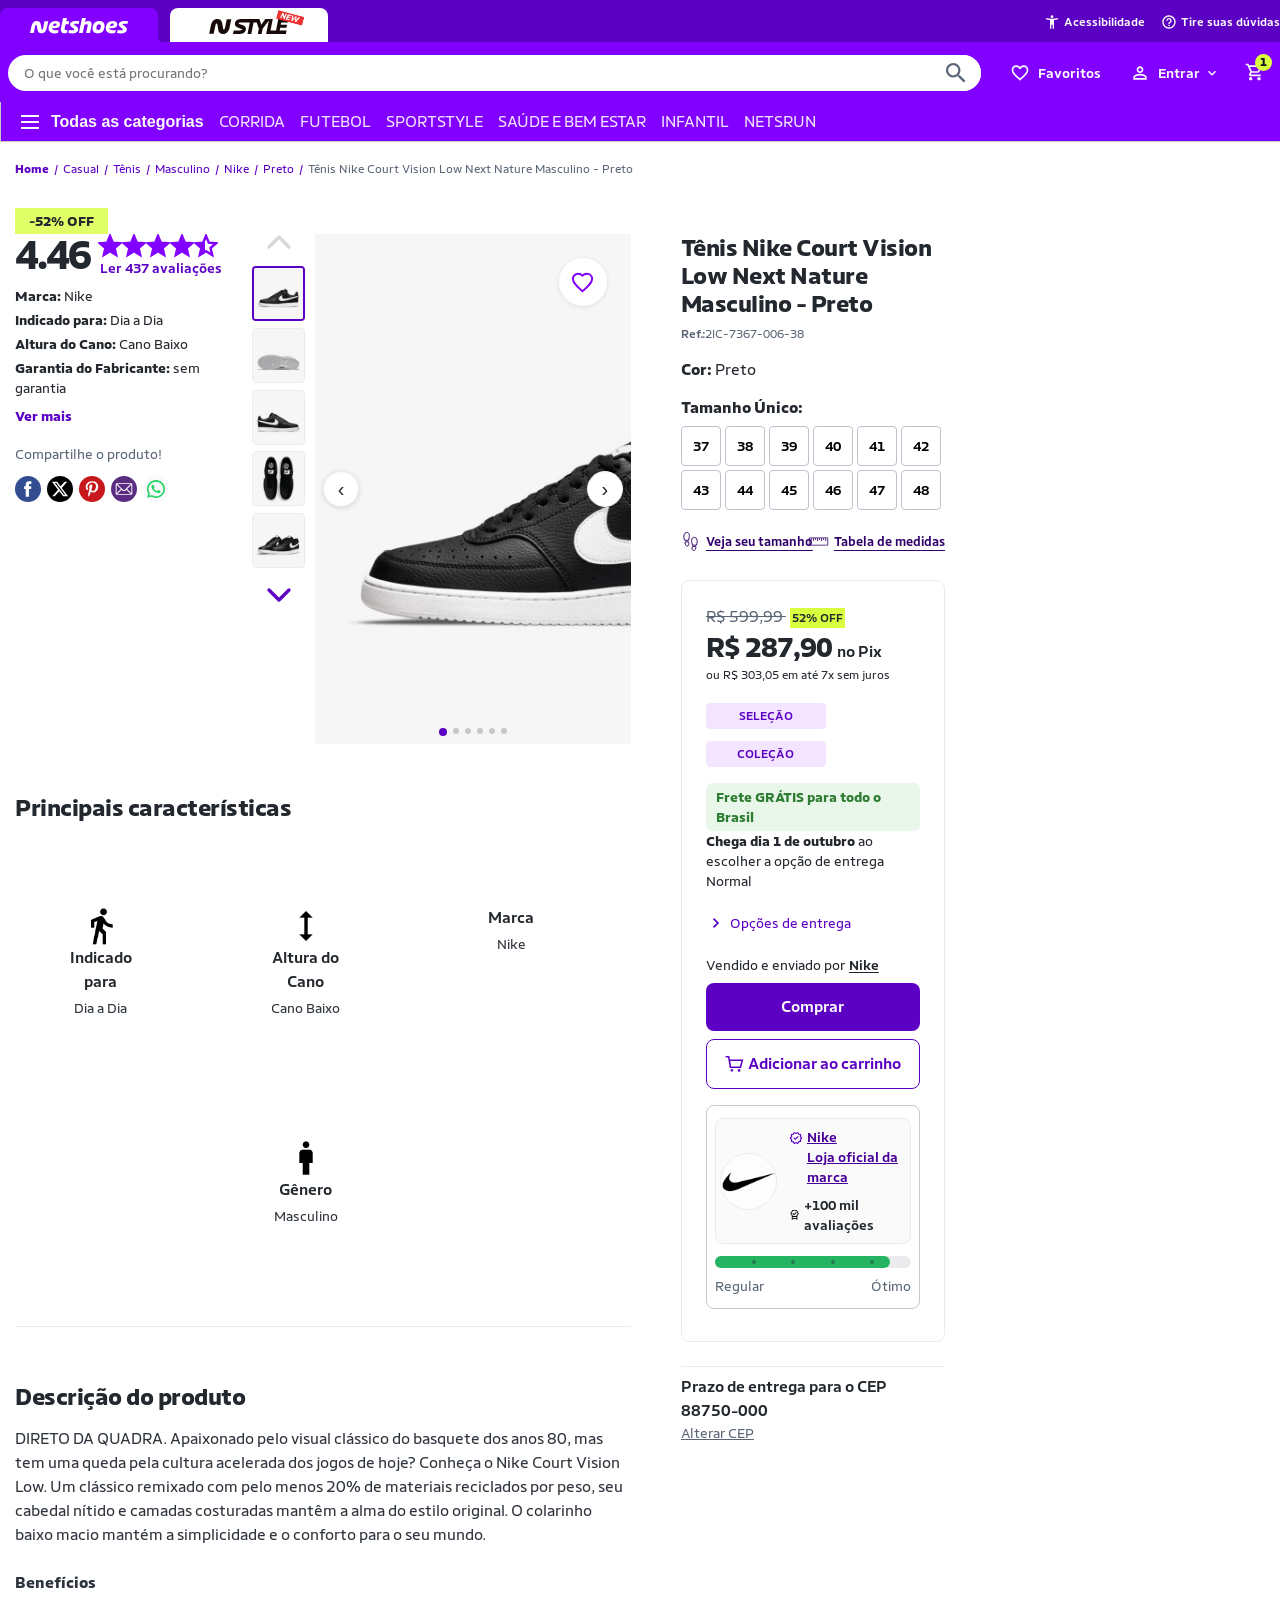
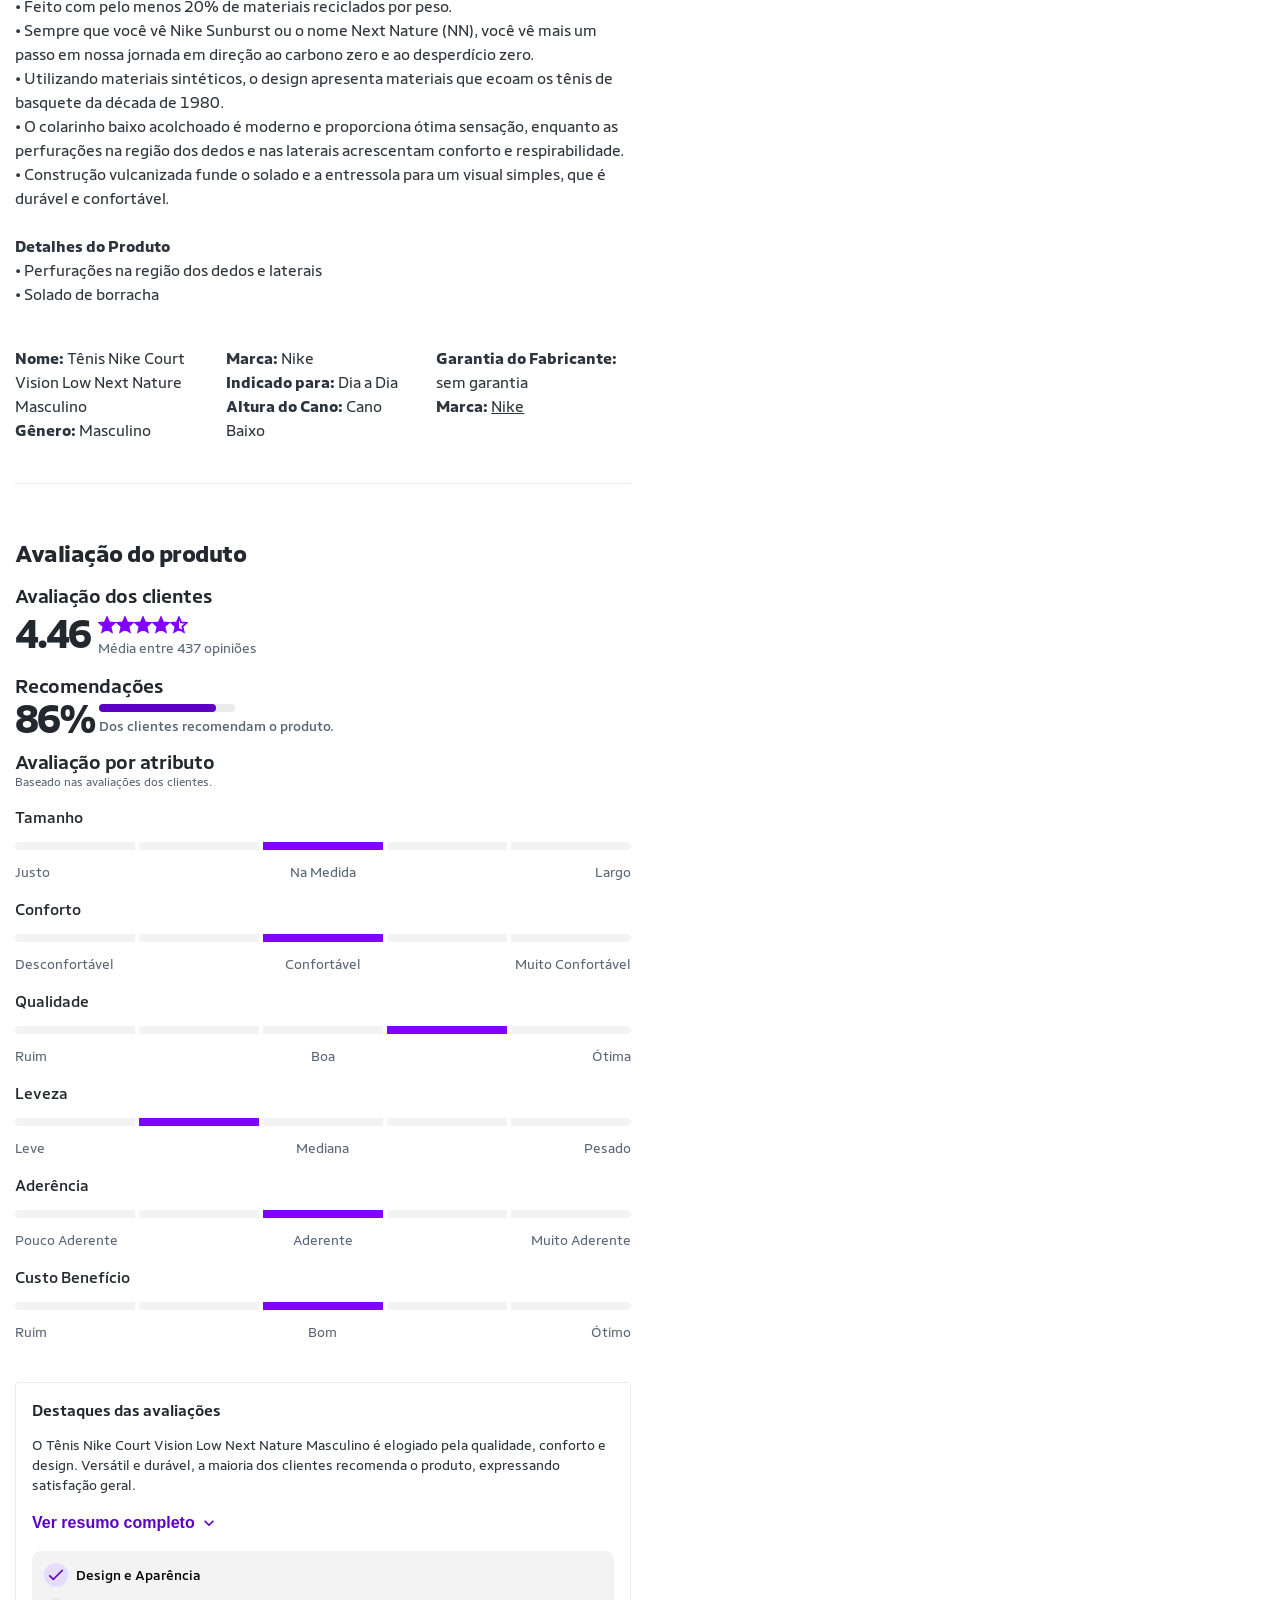
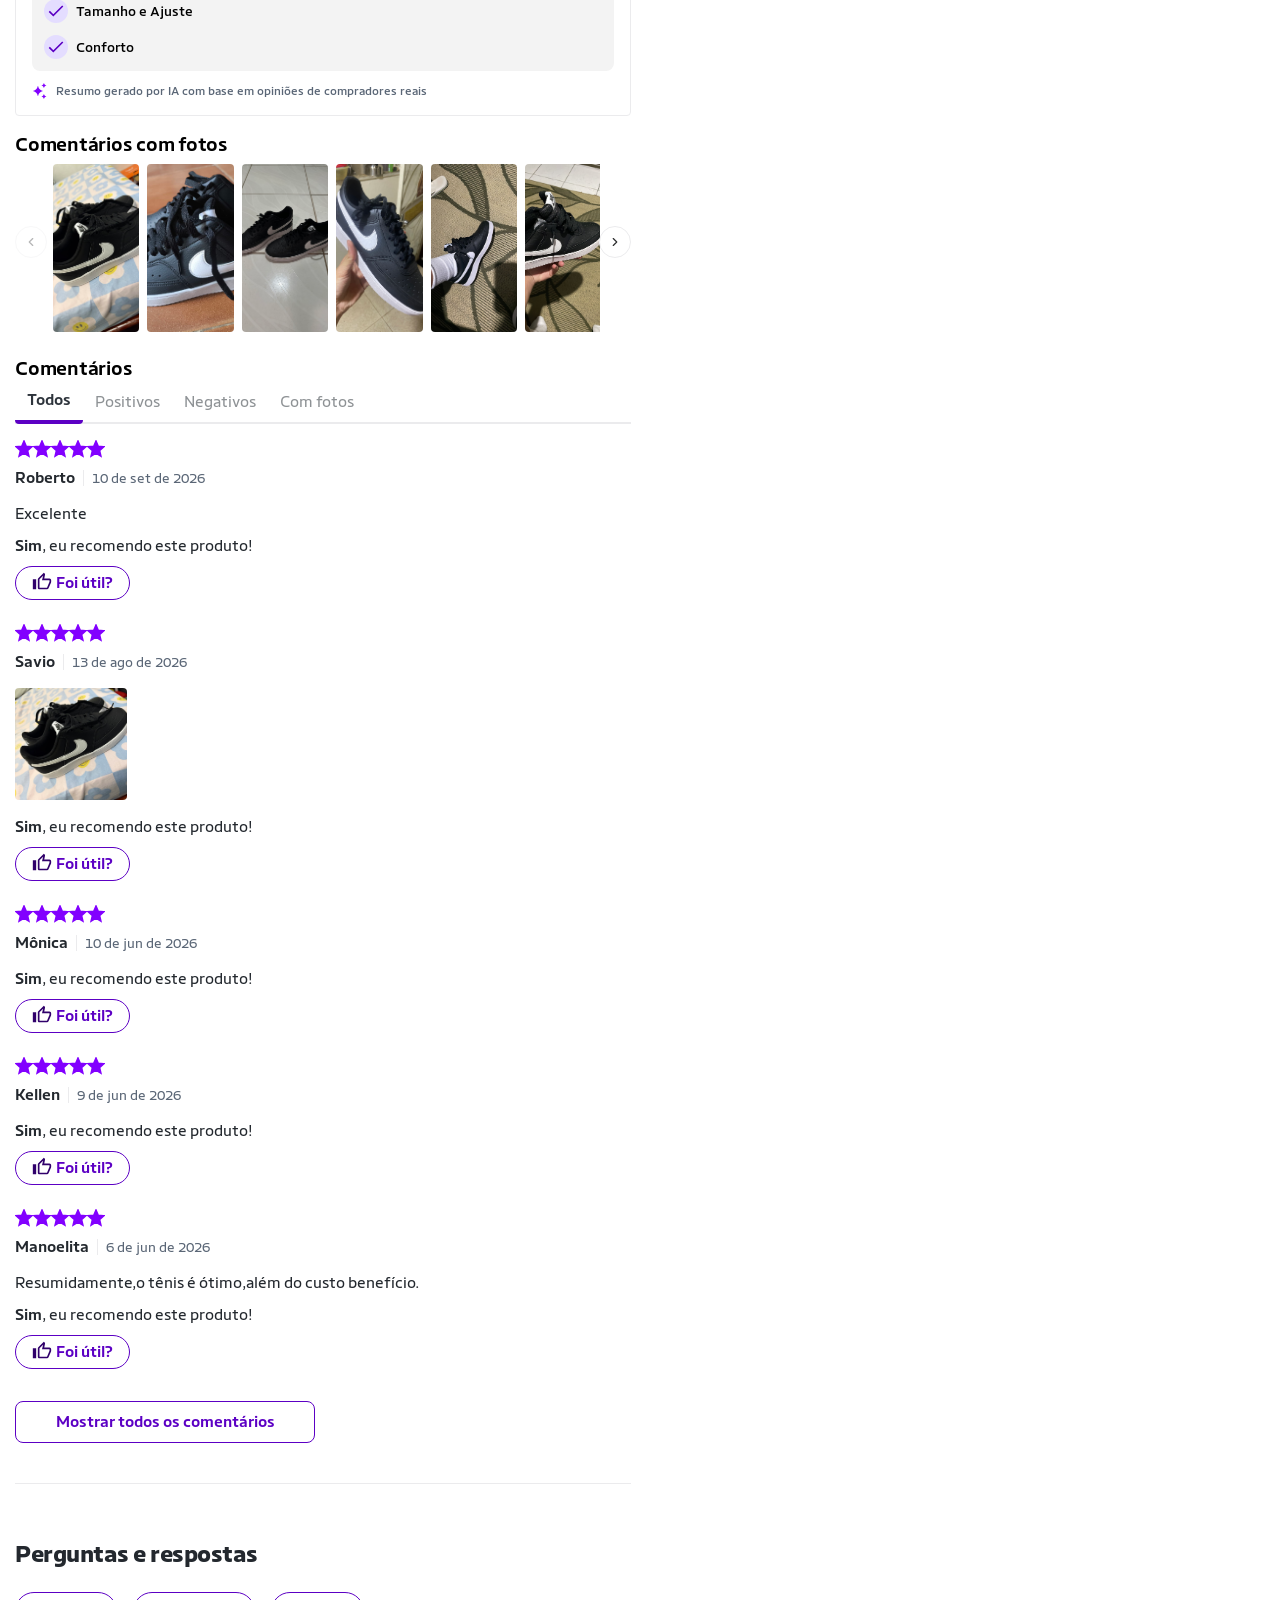
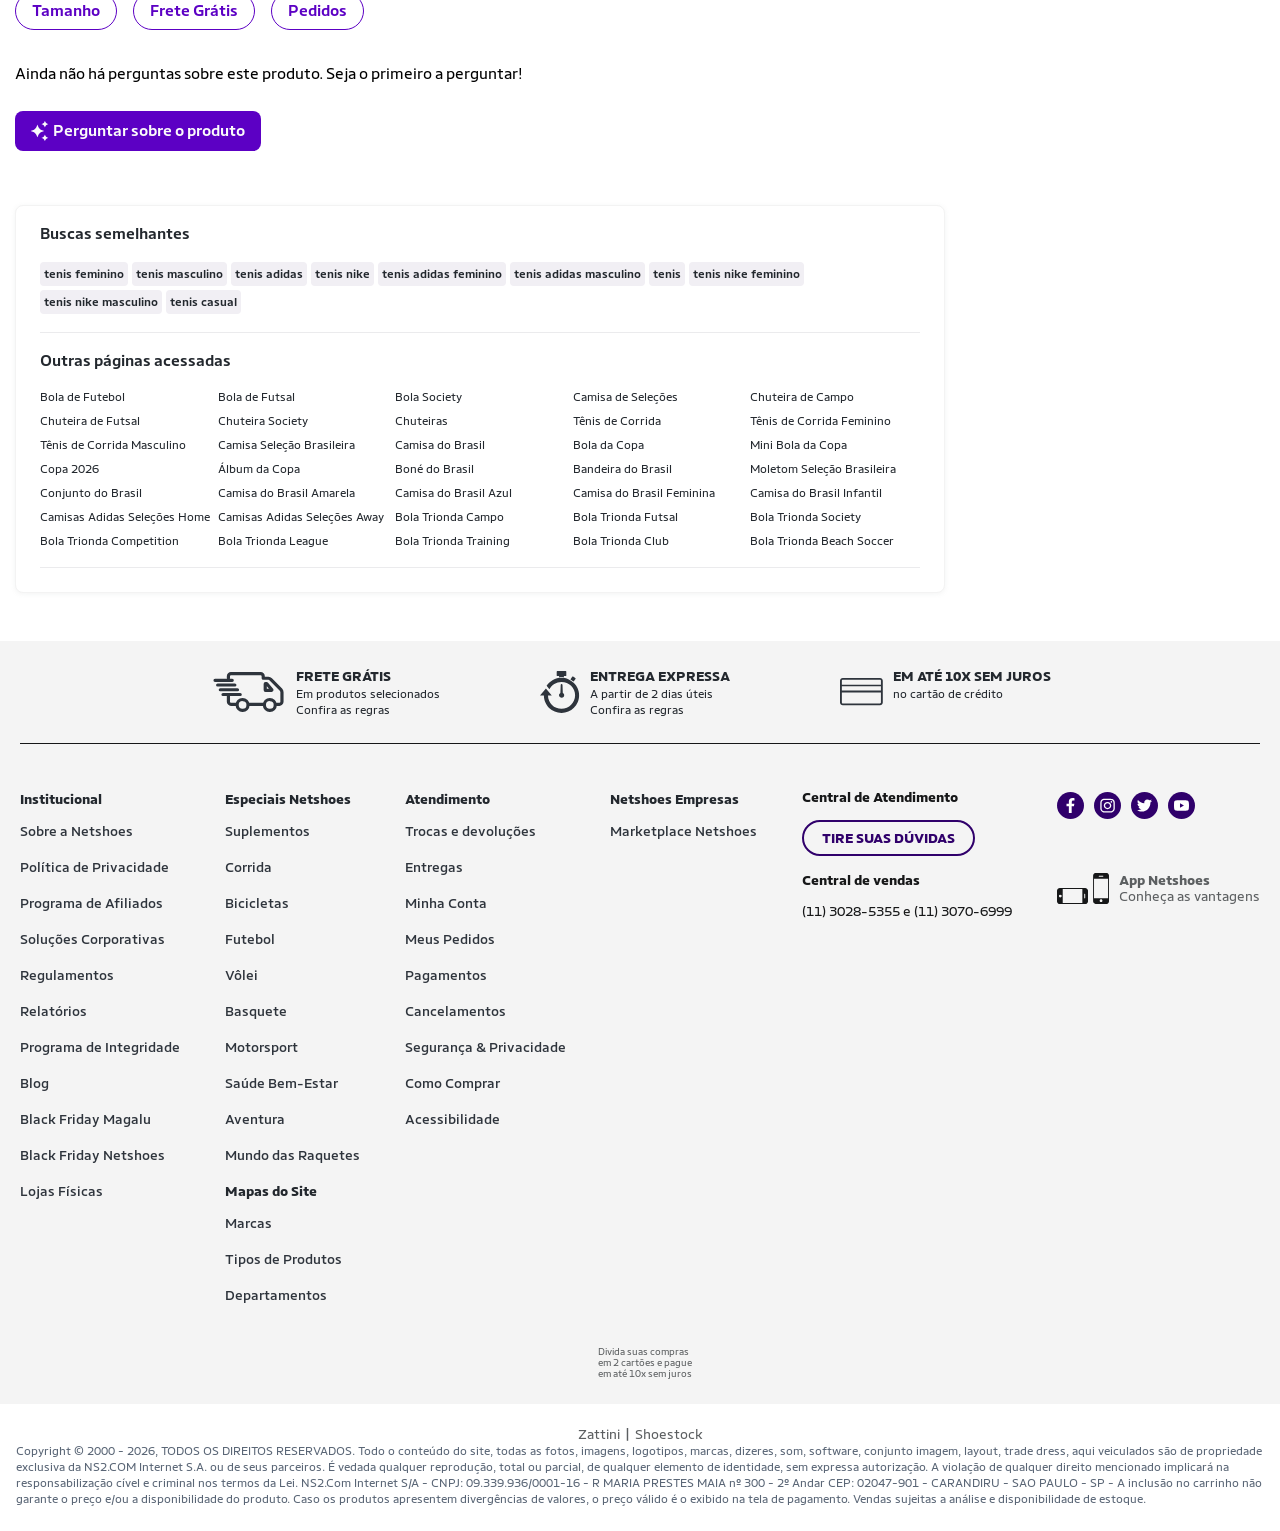
==== index.html @ 6e14e015 "first commit" ====
<!DOCTYPE html> <html lang=pt-BR class="product-page szb-layout--modal-centered" style><!--
 Page saved with SingleFile 
 url: (removed) 
 saved date: Tue Sep 22 2026 12:20:37 GMT-0300 (Horário Padrão de Brasília)
--><head class="vwo_loaded vwo_loaded_141"><meta charset=utf-8>
<meta name=viewport content="width=device-width, initial-scale=1.0">
<style>@font-face{font-family:Netshoes Ritmo Text;font-style:normal;font-weight:400;src:local(""),url([data-uri])format("woff2")}@font-face{font-family:Netshoes Ritmo Text;font-style:normal;font-weight:500;src:local(""),url([data-uri])format("woff2")}@font-face{font-family:Netshoes Ritmo Text;font-style:normal;font-weight:700;src:local(""),url([data-uri])format("woff2")}@font-face{font-family:Netshoes Ritmo Text;font-style:normal;font-weight:600;src:local(""),url([data-uri])format("woff2")}*,:after,:before{box-sizing:border-box;margin:0;padding:0}:focus:not(:focus-visible){outline:none}:focus-visible{outline:2px solid #3f82ff;outline-offset:2px}body,p{margin:0}html{font-size:14px;font-weight:400;-webkit-text-size-adjust:100%;-ms-text-size-adjust:100%;text-rendering:optimizeLegibility;-webkit-font-smoothing:antialiased;font-family:Netshoes Ritmo Text}html img{max-width:100%}html a{-webkit-text-decoration:none;text-decoration:none}html a:focus:not(:focus-visible){outline:none}html a:hover{-webkit-text-decoration:none;text-decoration:none}.breakpoint{width:100%}@media screen and (min-width:930px){.breakpoint{margin:0 auto;max-width:930px}}@media screen and (min-width:1306px){.breakpoint{max-width:1306px}}.main-bar[data-v-2da5ded0]{background-color:#8200ff;display:flex;height:60px;justify-content:center;margin-top:-2px;padding-top:2px;position:relative;width:100%;z-index:11}.main-bar__content[data-v-2da5ded0]{align-items:center;box-sizing:border-box;display:flex;gap:24px;height:100%;max-width:1306px;position:relative;transition:.3s ease-in-out;width:100%}@media screen and (max-width:1306px){.main-bar__content[data-v-2da5ded0]{padding:0 8px}}@media screen and (max-width:768px){.main-bar__content[data-v-2da5ded0]{gap:16px;padding:0 16px}.main-bar__content .mini-cart[data-v-2da5ded0],.main-bar__content .wishlist[data-v-2da5ded0]{transition:.3s ease}}.main-bar .searchBar[data-v-2da5ded0]{border:none;height:36px;width:100%}@media screen and (max-width:768px){.main-bar .searchBar[data-v-2da5ded0] .search__input{border-radius:4px}.main-bar .searchBar[data-v-2da5ded0] button{border:none;border-bottom-right-radius:4px;border-top-right-radius:4px;padding:8px;width:auto}.main-bar .searchBar[data-v-2da5ded0] button span{align-items:center;display:flex;height:16px;justify-content:center;width:16px}.main-bar .searchBar[data-v-2da5ded0] button span svg{height:16px;width:16px}}.main-bar .mini-cart[data-v-2da5ded0] .mini-cart__number{right:0;top:-8px}@media screen and (max-width:768px){.main-bar__component--show-desktop[data-v-2da5ded0]{display:none}}@media screen and (min-width:768px){.main-bar__component--show-mobile[data-v-2da5ded0]{display:none}}.user[data-v-028fab5e]{align-items:center;cursor:pointer;display:flex;height:100%;justify-content:flex-start;min-width:max-content}.user__icon[data-v-028fab5e]{margin-right:8px}.user__content[data-v-028fab5e]{align-items:center;display:flex;gap:4px;justify-content:center;position:relative}.user__box[data-v-028fab5e]{background-color:#fff;border-radius:4px;box-shadow:0 2px 4px 0 rgba(0,0,0,.2);position:absolute;right:28px;top:56px;z-index:10}.user__box[data-v-028fab5e]:after{background-color:#fff;content:"";height:16px;position:absolute;right:20px;top:-8px;transform:rotate(45deg);width:16px}.user__box[data-v-028fab5e]:before{content:"";height:24px;position:absolute;right:16px;top:-16px;width:60%}.user__label[data-v-028fab5e]{align-items:center;color:#fbfafb;display:flex;font-size:14px;font-weight:600;justify-content:center}@media screen and (max-width:930px){.user__label[data-v-028fab5e]{font-size:0}}.user__chevron[data-v-028fab5e]{transition:transform .2s ease}.user:hover .user__chevron[data-v-028fab5e]{transform:rotate(180deg)}.user:hover .user__box[data-v-028fab5e]{display:block}.user__box[data-v-028fab5e]{min-width:180px}.sub-cart[data-v-3bc6a55a]{background-color:#fff;border:1px solid #ececec;border-radius:4px;box-shadow:0 2px 4px 0 rgba(0,0,0,.2);padding:24px;position:absolute;right:0;top:180%;width:310px;z-index:999}@media screen and (max-width:930px){.sub-cart[data-v-3bc6a55a]{display:none!important}}.sub-cart[data-v-3bc6a55a]:after{content:"";height:24px;position:absolute;right:0;top:-24px;width:32px}.sub-cart[data-v-3bc6a55a]:before{background-color:#fff;box-shadow:-2px -2px 4px 0 rgba(0,0,0,.075);content:"";height:16px;position:absolute;right:8px;top:-8px;transform:rotate(45deg);width:16px;z-index:-1}.sub-cart--empty[data-v-3bc6a55a]{color:#8200ff;font-weight:600;text-align:center}.mini-cart[data-v-0306230e]{align-items:center;display:flex;height:100%;justify-content:center;position:relative}.mini-cart:focus-within .mini-cart__sub[data-v-0306230e],.mini-cart:hover .mini-cart__sub[data-v-0306230e],.mini-cart[data-v-0306230e]:focus-within .mini-cart__sub,.mini-cart[data-v-0306230e]:hover .mini-cart__sub{display:block}@media screen and (max-width:930px){.mini-cart[data-v-0306230e]{padding-right:0}}.mini-cart__label[data-v-0306230e]{cursor:pointer;font-size:12px;font-weight:600}@media screen and (max-width:930px){.mini-cart__label[data-v-0306230e]{display:none}}.mini-cart__link[data-v-0306230e]{cursor:pointer;outline:none;position:relative}.mini-cart__link .sr-only[data-v-0306230e]{clip:rect(0,0,0,0);clip-path:inset(50%);height:1px;margin:-1px;overflow:hidden;padding:0;position:absolute;width:1px}.mini-cart__link[data-v-0306230e]:focus-visible{outline:2px solid #3f82ff}.mini-cart__number[data-v-0306230e]{align-items:center;border-radius:50%;display:flex;font-size:12px;font-weight:700;height:17px;justify-content:center;line-height:12px;position:absolute;text-align:center;width:17px;z-index:1}.mini-cart__icon[data-v-0306230e]{box-sizing:content-box;padding-right:8px}@media (max-width:768px){.mini-cart__icon[data-v-0306230e]{height:28px;width:28px}}.mini-cart__label[data-v-0306230e]{color:#fff}.mini-cart__number[data-v-0306230e]{background-color:#daff3f;color:#161718}.wishlist[data-v-de7ad138]{align-items:center;display:flex;margin:0 5px}.wishlist__icon[data-v-de7ad138]{fill:#fff;margin-right:8px;max-width:24px}@media screen and (max-width:930px){.wishlist__icon[data-v-de7ad138]{margin:0}}.wishlist__text[data-v-de7ad138]{align-items:flex-start;color:#fff;display:flex;font-weight:600}@media screen and (max-width:930px){.wishlist__text[data-v-de7ad138]{display:none}}.move-to-content[data-v-00d941fa]{background-color:#8200ff;border:2px solid #fff;border-radius:4px;color:#fff;font-size:16px;height:1px;left:-999px;overflow:hidden;padding:8px 16px;position:absolute;text-align:center;top:auto;width:1px;z-index:-999}.move-to-content[data-v-00d941fa]:active,.move-to-content[data-v-00d941fa]:focus{height:auto;left:0;top:0;width:240px;z-index:999}@keyframes suggest-loader-spin-data-v-d906d5fa{0%{transform:rotate(0deg)}to{transform:rotate(1turn)}}.suggest[data-v-d906d5fa]{background-color:#fff;border-radius:8px;flex-direction:column;overflow:hidden;padding:16px 16px 16px 8px;position:absolute;width:100%;z-index:2}@media (max-width:480px){.suggest[data-v-d906d5fa]{padding:16px 0 0}}.topbar[data-v-2647dc0e]{align-items:center;background:#5c00c4;display:flex;height:44px;justify-content:center;position:relative;view-transition-name:header;width:100%;z-index:11}@media (max-width:930px){.topbar[data-v-2647dc0e]{padding:0 16px}}.topbar__content[data-v-2647dc0e]{display:flex;height:44px;justify-content:space-between;width:1306px}.topbar__left[data-v-2647dc0e]{padding-top:8px}@media (max-width:930px){.topbar__left[data-v-2647dc0e]{width:100%}}.topbar__left .topbar__links__item[data-v-2647dc0e]{align-items:center;border-radius:8px 8px 0 0;display:flex;height:36px;justify-content:center;width:158px}.topbar__left .topbar__links__item .new-badge-icon[data-v-2647dc0e]{position:absolute}.topbar__left .topbar__links__item .second[data-v-2647dc0e]{left:106px;top:2px}@media (max-width:930px){.topbar__left .topbar__links__item .second[data-v-2647dc0e]{left:66%}.topbar__left .topbar__links__item[data-v-2647dc0e]{min-width:158px;width:100%}}.topbar__left .topbar__links__item[data-v-2647dc0e]:first-child{background-color:#8200ff;margin-right:12px;position:relative}.topbar__left .topbar__links__item[data-v-2647dc0e]:first-child:before{border-bottom-right-radius:50%;bottom:0;box-shadow:4px 4px 0#8200ff;content:"";height:16px;left:-16px;position:absolute;width:16px}.topbar__left .topbar__links__item[data-v-2647dc0e]:first-child:after{border-bottom-left-radius:50%;bottom:0;box-shadow:-4px 4px 0#8200ff;content:"";height:16px;position:absolute;right:-16px;width:16px}.topbar__left .topbar__links__item[data-v-2647dc0e]:nth-child(2){background-color:#fff;position:relative}.topbar__left .topbar__links__item a[data-v-2647dc0e]{align-items:center;display:flex;height:100%;justify-content:center;width:100%}.topbar__right[data-v-2647dc0e]{justify-content:center}.topbar__right .topbar__links[data-v-2647dc0e]{gap:16px}@media (max-width:930px){.topbar__right[data-v-2647dc0e]{display:none}}.topbar__links[data-v-2647dc0e]{display:flex;list-style:none}.topbar__links__item[data-v-2647dc0e]{align-items:center;display:flex;height:44px}.topbar__links__item a[data-v-2647dc0e]{color:#fbfafb;font-size:12px;font-weight:600;letter-spacing:0;line-height:16px}.topbar__links__link[data-v-2647dc0e]{align-items:center;display:flex;gap:4px}.topbar[data-v-2647dc0e] .ns-icon{background-position:50%;background-repeat:no-repeat;background-size:contain;display:flex}.topbar[data-v-2647dc0e] .ns-icon.accessibility_white{background-image:url([data-uri])}.topbar[data-v-2647dc0e] .ns-icon.netshoes_white{background-image:url([data-uri])}.topbar[data-v-2647dc0e] .ns-icon.question-mark_white{background-image:url([data-uri])}.topbar[data-v-2647dc0e] .ns-icon.nstyle_black{background-image:url([data-uri])}.topbar[data-v-2647dc0e] .nstyle_black{height:15px;width:85px}.topbar[data-v-2647dc0e] .netshoes_white{height:16px;width:126px}.base-input__input[type=number][data-v-25ac8f01]::-webkit-inner-spin-button,.base-input__input[type=number][data-v-25ac8f01]::-webkit-outer-spin-button{-webkit-appearance:none;margin:0}.base-input.input-error[data-v-25ac8f01]::-moz-placeholder{color:#db001c}@media screen and (max-width:930px){@keyframes slideUp-data-v-27b6ad14{0%{bottom:-100%}to{bottom:0}}}@keyframes spin-data-v-7d9d2092{0%{transform:rotate(0)}to{transform:rotate(359deg)}}.zipcode__container[data-v-78ff46fe]{align-items:center;box-sizing:border-box;display:flex;flex-direction:row;min-width:0;padding:0 10px;width:100%}.zipcode__cep[data-v-78ff46fe]{flex:1;margin-left:10px;min-width:0}.zipcode__chevron[data-v-78ff46fe]{fill:#30006b}.zipcode__info[data-v-78ff46fe]{align-items:center;display:flex;flex:1;max-width:230px}.zipcode__text[data-v-78ff46fe]{min-width:0;overflow:hidden;text-overflow:ellipsis;white-space:nowrap}@media screen and (max-width:768px){.zipcode[data-v-78ff46fe]{background-color:#f2f4f4;padding:10px;width:100%}.zipcode__icon[data-v-78ff46fe]{size:14px}.zipcode__cep[data-v-78ff46fe]{display:flex;flex-direction:row;margin-left:10px}.zipcode__cep strong[data-v-78ff46fe]{font-weight:600}.zipcode__arrow[data-v-78ff46fe]{display:block;font-size:40px;line-height:20px;margin-left:auto;position:relative;top:-3px}[data-v-78ff46fe] .zipcode__chevron.icon-base{display:none}}.zipcode[data-v-78ff46fe]{background-color:#8200ff}.zipcode__container[data-v-78ff46fe]{padding-left:0}@media screen and (max-width:1306px){.zipcode__container[data-v-78ff46fe]{padding-left:10px}}.zipcode__cep--filled strong[data-v-78ff46fe],.zipcode__cep--filled[data-v-78ff46fe],.zipcode__cep[data-v-78ff46fe]{color:#fbfafb}@media screen and (max-width:768px){.zipcode__arrow[data-v-78ff46fe],.zipcode__cep strong[data-v-78ff46fe],.zipcode__cep[data-v-78ff46fe]{color:#fbfafb}}.btn[data-v-404b0443]{border:0;border-radius:8px;box-sizing:border-box;font-family:inherit;font-size:16px;font-weight:600;letter-spacing:0;line-height:24px;padding:12px;position:relative;text-align:center;-webkit-text-decoration:none;text-decoration:none;text-transform:none;transition-duration:.3s;transition-property:all}.btn svg[data-v-404b0443]{max-height:20px;max-width:20px}.btn[data-v-404b0443]:hover{opacity:.8}.btn--block[data-v-404b0443]{display:block;width:100%}.btn--flex[data-v-404b0443]{align-items:center;display:flex;gap:4px;justify-content:center;width:100%}.btn--flex span[data-v-404b0443]{text-wrap:nowrap}.btn--flex.icon--left[data-v-404b0443]{flex-direction:row}.btn--flex.icon--left svg[data-v-404b0443]{order:-1}.btn--primary[data-v-404b0443]{background-color:#5c00c4;color:#fbfafb}.btn--secondary[data-v-404b0443]{background-color:transparent;border:1px solid #5c00c4;color:#5c00c4}.btn--secondary svg[data-v-404b0443]{fill:#5c00c4}.btn--action[data-v-404b0443]{background-color:#5c00c4;color:#fbfafb}.btn--action svg[data-v-404b0443]{fill:#fbfafb}.btn[data-v-404b0443]:disabled{background:#ebebed;border:none;color:#8e9295;pointer-events:none}.btn:disabled svg[data-v-404b0443]{fill:#8e9295}.btn--secondary[data-v-404b0443]:disabled{background:none;border:1px solid #c5c7c9}button[data-v-404b0443]{cursor:pointer}.search[data-v-38d8fa33]{height:100%;position:relative;width:100%}.search__content[data-v-38d8fa33]{height:100%;width:100%}.search .sr-only[data-v-38d8fa33]{clip:rect(0,0,0,0);clip-path:inset(50%);height:1px;margin:-1px;overflow:hidden;padding:0;position:absolute;width:1px}.search__field[data-v-38d8fa33]{height:100%;position:relative}.search__input[data-v-38d8fa33]{border:none;box-sizing:border-box;font-family:inherit;font-size:14px;height:100%;padding:0 56px 0 16px;width:100%}.search__button[data-v-38d8fa33]{align-items:center;background-color:#fff;border:none;cursor:pointer;display:flex;height:100%;justify-content:center;padding:0;position:absolute;right:0;top:0;width:50px}.search__button span[data-v-38d8fa33]{display:block}.search__button[data-v-38d8fa33]:hover{background-color:#5c00c4}@media screen and (max-width:768px){.search__button[data-v-38d8fa33]:hover{background-color:#fff}}@media only screen and (max-width:768px){.search__input[data-v-38d8fa33]{padding:0 56px 0 8px}}@media only screen and (max-width:930px){.search__input[data-v-38d8fa33]{font-size:16px}}.search__input[data-v-38d8fa33]{border-radius:20px}.search__button[data-v-38d8fa33]{border-bottom-right-radius:100px;border-top-right-radius:100px}.search__button[data-v-38d8fa33]:hover{background-color:#30006b}.search__button:hover span[data-v-38d8fa33]{color:#fbfafb}@media screen and (max-width:768px){.search__button[data-v-38d8fa33]{border-left:1px solid #e9e9e9;border-radius:0}.search__button[data-v-38d8fa33]:hover{background-color:#fff}.search__button:hover span[data-v-38d8fa33]{color:#5a6676}}.page-not-found__redirect .btn--primary ::v-deep svg{width:20px}.footer-menu[data-v-b5659526]{list-style:none;width:100%}.footer-menu__icon[data-v-b5659526]{background-image:url([data-uri]);background-position:50%;background-repeat:no-repeat;background-size:contain;height:10px;position:absolute;right:8px;top:18px;width:10px}@media screen and (min-width:768px){.footer-menu__icon[data-v-b5659526]{display:none}}.footer-menu__label[data-v-b5659526]{display:block;padding:12px 0 12px 12px}@media screen and (min-width:768px){.footer-menu__label[data-v-b5659526]{padding:0}.footer-menu__label[data-v-b5659526]:hover{color:#5a6676;-webkit-text-decoration:underline;text-decoration:underline}}.footer-menu__label[data-v-b5659526]:focus-visible{outline:2px solid #3f82ff;outline-offset:2px}.footer-menu__label--title[data-v-b5659526]{cursor:pointer}@media screen and (min-width:768px){.footer-menu__label--title[data-v-b5659526]{margin-bottom:12px}.footer-menu__label--title[data-v-b5659526]:hover{color:#23282e;cursor:inherit;-webkit-text-decoration:none;text-decoration:none}.footer-menu__label--title[data-v-b5659526]{cursor:default}}.footer-menu__label--title[data-v-b5659526]:focus-visible{outline:2px solid #3f82ff;outline-offset:2px}.footer-menu__item[data-v-b5659526]{position:relative}@media screen and (min-width:768px){.footer-menu__item[data-v-b5659526],.footer-menu__item[data-v-b5659526]:not(:last-child){margin-bottom:16px}}.footer-menu__submenu[data-v-b5659526]{height:0;overflow:hidden}@media screen and (min-width:768px){.footer-menu__submenu[data-v-b5659526]{height:auto;list-style:none;overflow:initial}}@media screen and (max-width:768px){.footer-menu__submenu__item--hide-mobile[data-v-b5659526]{display:none}}.footer-menu__submenu__item .footer-menu__label[data-v-b5659526]{-webkit-text-decoration:none;text-decoration:none}.footer-menu[data-v-b5659526]:first-child{border-top:.5px solid #ebebed}@media screen and (min-width:768px){.footer-menu[data-v-b5659526]:first-child{border:none}}.footer-menu__label[data-v-b5659526]{color:#2e343c;font-size:14px;font-weight:500;letter-spacing:0;line-height:20px}@media screen and (min-width:768px){.footer-menu__label[data-v-b5659526]:hover{color:#5a6676}}.footer-menu__label--title[data-v-b5659526]{color:#23282e}@media screen and (min-width:768px){.footer-menu__label--title[data-v-b5659526]{color:#23282e;font-weight:700}.footer-menu__label--title[data-v-b5659526]:hover{color:#23282e}}.footer-menu__item[data-v-b5659526]:not(.footer-menu__submenu__item){border-bottom:1px solid #ebebed}@media screen and (min-width:768px){.footer-menu__item[data-v-b5659526]:not(.footer-menu__submenu__item){border:none}}.social-media[data-v-ca38fe3a]{display:flex;flex-direction:column;width:100%}@media screen and (max-width:768px){.social-media[data-v-ca38fe3a]{align-items:center;flex-direction:row;justify-content:center;margin:10px 0}}.social-media__accessibility[data-v-ca38fe3a]{clip:rect(1px,1px,1px,1px);clip-path:inset(50%);height:1px;margin:-1px;overflow:hidden;padding:0;position:absolute;width:1px}.social-media__list[data-v-ca38fe3a]{display:flex;flex-flow:row wrap}.social-media__container[data-v-ca38fe3a]{align-items:center;display:flex;flex-direction:row;margin:3px 0}@media screen and (min-width:768px){.social-media__container+.social-media__container[data-v-ca38fe3a]{margin-left:10px}}@media screen and (max-width:768px){.social-media__container[data-v-ca38fe3a]{margin:10px}}.social-media__link[data-v-ca38fe3a]{align-items:center;border-radius:100%;display:flex;height:27px;justify-content:center;width:27px}.social-media[data-v-ca38fe3a]{box-sizing:border-box}.social-media[data-v-ca38fe3a] .social-media__icon{fill:#fff;height:15px;width:15px}.social-media__link[data-v-ca38fe3a]{background-color:#30006b}.social-media__link--facebook[data-v-ca38fe3a]:hover{background-color:#1877f2}.social-media__link--instagram[data-v-ca38fe3a]:hover{background-color:#f00073}.social-media__link--twitter[data-v-ca38fe3a]:hover{background-color:#1da1f2}.social-media__link--youtube[data-v-ca38fe3a]:hover{background-color:red}.footer[data-v-70bf9c4e]{width:100%}@media screen and (min-width:768px){.footer--background[data-v-70bf9c4e]{background-color:#f4f4f4}}.footer--breakpoint[data-v-70bf9c4e]{margin:0 auto;max-width:1306px}@media screen and (min-width:768px){.footer__content[data-v-70bf9c4e]{padding:0 20px}}.footer__stamps[data-v-70bf9c4e]{padding:0;width:100%}@media screen and (min-width:768px){.footer__stamps[data-v-70bf9c4e]{margin-bottom:20px;padding:25px 0}}.footer__stamps__list[data-v-70bf9c4e]{display:flex;flex-wrap:wrap;justify-content:center;list-style:none;width:100%}.footer__menus[data-v-70bf9c4e]{justify-content:space-between;margin-bottom:15px;padding:0;width:100%}@media screen and (min-width:768px){.footer__menus[data-v-70bf9c4e]{display:flex;margin:0 auto;padding:25px 0}}.footer__menus__menu[data-v-70bf9c4e]{list-style:none;width:auto}.footer__menus__menu--button[data-v-70bf9c4e]{display:none}@media screen and (min-width:768px){.footer__menus__menu--button[data-v-70bf9c4e]{display:block}}.footer__menus__menu--central-sales[data-v-70bf9c4e]{display:none}@media screen and (min-width:768px){.footer__menus__menu--central-sales[data-v-70bf9c4e]{display:block;margin-top:16px}}.footer__menus__menu--social[data-v-70bf9c4e]{display:none}@media screen and (min-width:768px){.footer__menus__menu--social[data-v-70bf9c4e]{display:block}}.footer__menus .menu-label[data-v-70bf9c4e]{display:flex;font-size:14px}.footer__menus .menu-label[data-v-70bf9c4e]:not(:last-child){margin-bottom:15px}.footer__menus .menu-label--title[data-v-70bf9c4e]{font-size:14px;font-weight:700}.footer__menus .menu-button[data-v-70bf9c4e]{border-radius:20px;font-size:12px;font-weight:700;padding:8px 18px}@media screen and (min-width:930px){.footer__menus .menu-button[data-v-70bf9c4e]{font-size:14px}}.footer__menus .menu-button[data-v-70bf9c4e]:hover{-webkit-text-decoration:underline;text-decoration:underline}.footer__app[data-v-70bf9c4e]{display:flex;margin-top:50px;width:100%}.footer__app__icons[data-v-70bf9c4e]{align-items:flex-end;display:flex;flex-direction:row;justify-content:flex-end;margin-right:10px}.footer__app__link a[data-v-70bf9c4e]{font-size:14px}.footer__app__link a[data-v-70bf9c4e]:hover{-webkit-text-decoration:underline;text-decoration:underline}.footer__app[data-v-70bf9c4e] .footer__app__icon--cellphone{fill:#161718;height:31px;width:auto}.footer__app[data-v-70bf9c4e] .footer__app__icon--cellphone-horizontal{fill:#161718;height:auto;margin-right:5px;width:31px}.footer__payment-flags[data-v-70bf9c4e]{align-items:center;display:flex;justify-content:center;width:100%}@media screen and (min-width:768px){.footer__payment-flags[data-v-70bf9c4e]{padding-bottom:25px}}@media screen and (max-width:768px){.footer__payment-flags[data-v-70bf9c4e]{margin-top:15px}}.footer__payment-flags__message[data-v-70bf9c4e]{display:none;font-size:10px;max-width:125px;padding-left:20px}@media screen and (min-width:768px){.footer__payment-flags__message[data-v-70bf9c4e]{display:block}}@media screen and (max-width:768px){.footer__payment-flags__message[data-v-70bf9c4e]{max-width:none;text-align:center;width:100%}}.footer__bottom[data-v-70bf9c4e]{padding-top:10px;width:100%}.footer__bottom__stores[data-v-70bf9c4e]{align-items:center;display:none;font-size:16px;justify-content:center;margin-top:10px;width:100%}@media screen and (min-width:768px){.footer__bottom__stores[data-v-70bf9c4e]{display:flex}}.footer__bottom__stores__link[data-v-70bf9c4e]{font-size:14px;margin:0 5px}.footer__bottom__stores__link[data-v-70bf9c4e]:hover{-webkit-text-decoration:underline;text-decoration:underline}@media screen and (max-width:768px){.footer__copy-rights[data-v-70bf9c4e]{padding:0 20px 20px}}.footer[data-v-70bf9c4e]{color:#5c5f61}@media screen and (min-width:768px){.footer__stamps[data-v-70bf9c4e]{border-bottom:1px solid #161718}}.footer__menus[data-v-70bf9c4e]{color:#5c5f61}.footer__menus .menu-label--title[data-v-70bf9c4e],.footer__menus .menu-label[data-v-70bf9c4e]{color:#161718}.footer__menus .menu-button[data-v-70bf9c4e]{border:2px solid #30006b;color:#30006b}.footer__menus .menu-button[data-v-70bf9c4e]:hover{background:#30006b;color:#fff}.footer__app__link a[data-v-70bf9c4e]{color:#5c5f61}.footer__app__link a[data-v-70bf9c4e]:hover{color:#30006b}.footer__bottom__stores__link[data-v-70bf9c4e],.footer__payment-flags__message[data-v-70bf9c4e]{color:#5c5f61}.footer__bottom__stores__link[data-v-70bf9c4e]:hover{color:#30006b}.footer__copy-rights[data-v-70bf9c4e]{color:#5a6676;font-size:12px;font-weight:400;letter-spacing:0;line-height:16px;text-align:left}.footer[data-v-70bf9c4e] .stamp{align-items:center;display:flex;font-size:14px;justify-content:center;padding:10px}@media screen and (min-width:768px){.footer[data-v-70bf9c4e] .stamp{min-width:25%;padding:0 10px 0 0}}@media screen and (max-width:768px){.footer[data-v-70bf9c4e] .stamp{flex-direction:column}}.footer[data-v-70bf9c4e] .stamp__content{text-align:center;word-break:break-all}.footer[data-v-70bf9c4e] .stamp__content*{word-wrap:break-word;text-overflow:clip}@media screen and (min-width:768px){.footer[data-v-70bf9c4e] .stamp__content{text-align:left}}@media screen and (min-width:768px){.footer[data-v-70bf9c4e] .stamp__content a:hover{-webkit-text-decoration:underline;text-decoration:underline}}.footer[data-v-70bf9c4e] .stamp__describe{align-items:flex-start;display:flex;flex-direction:column;height:100%;justify-content:flex-start}@media screen and (max-width:768px){.footer[data-v-70bf9c4e] .stamp__describe{align-items:center;justify-content:center}}.footer[data-v-70bf9c4e] .stamp__title{text-align:center}@media screen and (min-width:768px){.footer[data-v-70bf9c4e] .stamp__title{text-align:left}}.footer[data-v-70bf9c4e] .stamp__icon{background-position:50%;background-repeat:no-repeat;background-size:contain;display:block;margin:0}@media screen and (min-width:768px){.footer[data-v-70bf9c4e] .stamp__icon{margin-right:10px}}.footer[data-v-70bf9c4e] .stamp__icon--shipping{height:40px;width:75px}.footer[data-v-70bf9c4e] .stamp__icon--timer{height:42px}.footer[data-v-70bf9c4e] .stamp__icon--card{height:34px;width:43px}.footer[data-v-70bf9c4e] .stamp{color:#23282e}.footer[data-v-70bf9c4e] .stamp__title{color:#23282e;font-size:14px;font-weight:700;letter-spacing:0;line-height:20px}.footer[data-v-70bf9c4e] .stamp__content,.footer[data-v-70bf9c4e] .stamp__content a{color:#23282e;font-size:12px;font-weight:400;letter-spacing:0;line-height:16px}.footer[data-v-70bf9c4e] .stamp__icon path{fill:#2e343c}.select-container .select.showHeaderLabel:not(:has(option[value=""]:checked)){background-position-y:30px;color:#2d2e2f;padding:25px 10px 10px}.icon-base[data-v-266efcfa]{align-items:center;display:inline-flex;flex-shrink:0;justify-content:center;min-height:12px;min-width:12px}.icon-base--size-s[data-v-266efcfa]{height:14px;width:14px}.icon-base--size-m[data-v-266efcfa]{height:16px;width:16px}.icon-base--size-lg[data-v-266efcfa]{height:20px;width:20px}.icon-base--size-xl[data-v-266efcfa]{height:24px;width:24px}.icon-base--color-subtle[data-v-266efcfa]{color:#5a6676}.icon-base--color-inverse[data-v-266efcfa]{color:#fbfafb}.icon-base--color-brand-primary-default[data-v-266efcfa]{color:#5c00c4}.icon-base--color-always-white[data-v-266efcfa]{color:#fbfafb}.icon-base[data-v-266efcfa] :deep(svg){display:block;fill:currentColor;height:100%;width:100%}@use "sass:map";.main-content{margin:0 auto}@media (max-width:930px){.main-content{max-width:100%;min-width:100%;width:100%}}.main{overflow:visible}@media screen and (max-width:930px){.main{overflow:hidden}}.footer__copy-rights{padding:0 16px 24px!important}</style><style>.banner-img[data-v-4c8552d0]{height:auto;outline:none;position:relative;width:100%}.banner-img[data-v-4c8552d0]:focus-visible{outline:2px solid #3f82ff;outline-offset:-3px}.banner-img figure[data-v-4c8552d0]{align-items:center;display:flex;height:100%;justify-content:center;margin:0;width:100%}.banner-img figure img[data-v-4c8552d0]{display:block;height:100%;-o-object-fit:cover;object-fit:cover}.stripe[data-v-4bda0fc8]{overflow:hidden}.stripe[data-v-4bda0fc8] .banner-img figure{max-height:50px}.stripe[data-v-4bda0fc8] .banner-img figure img{max-width:none;width:auto}@media (max-width:930px){.stripe[data-v-4bda0fc8]{height:65px;max-height:65px}.stripe[data-v-4bda0fc8] .banner-img figure{max-height:65px}.stripe[data-v-4bda0fc8] .banner-img figure img{max-height:65px;max-width:none;width:100%}}.search-wrapper[data-v-6082ef67]{height:100%;position:relative;width:100%}.search-wrapper__suggest[data-v-6082ef67]{display:block;margin:2px auto 0;position:relative;width:calc(100% - 40px)}@media screen and (max-width:768px){.search-wrapper__suggest[data-v-6082ef67]{left:-16px;margin-top:4px;width:calc(100% + 32px)}}.header-wrapper[data-v-cabda258]{min-height:0;position:relative;width:100%;z-index:11}.wrapper-topbar{display:none}@media (min-width:930px){.wrapper-topbar{display:flex}}@media (max-width:930px){.wrapper-topbar{display:flex}}.ns-icon{display:block;height:auto}.ns-icon-fill--action{fill:#30006b}.ns-icon-stroke--branding-icon-low{stroke:#8200ff}.arrow-icon[data-v-8eac3cfc]:hover{stroke:#30006b}.center[data-v-8eac3cfc]{align-items:center;display:flex;justify-content:center}.wishlist-button[data-v-b04ff22c]{align-items:center;background-color:#fff;border:none;border-radius:50%;box-shadow:0 1px 5px 0 rgba(30,31,33,.1);cursor:pointer;display:flex;height:48px;justify-content:center;margin-left:20px;min-width:48px;padding:12px}.wishlist-button svg[data-v-b04ff22c]{animation:heartUnlike-b04ff22c .35s cubic-bezier(.175,.885,.32,1.275) both}@keyframes heartPulse-b04ff22c{0%{transform:scale(1)}50%{transform:scale(1.5)}}@keyframes heartUnlike-b04ff22c{50%{transform:scale(.75)}}@media (max-width:930px){@keyframes fadeIn-00f89d55{0%{opacity:0}to{opacity:1}}}@keyframes disabled-button-loading-animation-a6ceab04{0%{transform:rotate(0) scale(1)}50%{transform:rotate(180deg) scale(1.1)}to{transform:rotate(1turn) scale(1)}}@keyframes skeleton-shimmer-2f404460{to{transform:translateX(100%)}}.color-selector[data-v-196ded9e]{display:block;margin-bottom:16px;position:relative}@media (max-width:930px){.color-selector[data-v-196ded9e]{margin-bottom:16px;margin-top:16px}}.color-selector .label--text[data-v-196ded9e]{color:#23282e;font-size:16px;font-weight:700;letter-spacing:0;line-height:20px;margin-bottom:8px}@media (max-width:930px){.color-selector .label--text[data-v-196ded9e]{margin-bottom:0}}.color-selector .label--color[data-v-196ded9e]{color:#23282e;font-size:16px;font-weight:400;letter-spacing:0;line-height:24px}.size-selector[data-v-2b82d26c]{margin-bottom:16px}@media (max-width:930px){.size-selector[data-v-2b82d26c]{border-bottom:1px solid #ebebed;margin-bottom:16px}}.size-selector .product-size-selector[data-v-2b82d26c]{margin:16px 0}.size-selector .label--text[data-v-2b82d26c]{color:#23282e;display:inline-block;font-size:16px;font-weight:700;letter-spacing:0;line-height:20px;margin-bottom:8px;text-transform:capitalize}@media (max-width:930px){.size-selector .label--text[data-v-2b82d26c]{text-transform:none}}@media (max-width:930px){.size-selector .label--text[data-v-2b82d26c]>span{display:inline}}.size-selector .label--text[data-v-2b82d26c]:after{content:":"}.size-selector .size-list[data-v-2b82d26c]{display:flex;flex-wrap:wrap;gap:4px;height:auto;list-style:none;margin:0;padding:0;width:100%}.size-selector .size-list__item[data-v-2b82d26c]{display:block;height:40px;min-height:40px;min-width:40px;position:relative;width:40px}.size-selector .size-list__item .size__link[data-v-2b82d26c]{align-items:center;background-color:#fff;border:1px solid #bfc2ce;border-radius:4px;cursor:pointer;display:flex;font-family:inherit;font-size:14px;font-weight:600;height:100%;justify-content:center;letter-spacing:0;line-height:20px;padding:0;width:100%}.size-selector .size-list__item.unavailable[data-v-2b82d26c]{font-size:14px;font-weight:400;letter-spacing:0;line-height:20px}.size-selector .size-list__item.unavailable[data-v-2b82d26c]:before{content:"";display:none}.size-selector .size-list__item.unavailable[data-v-2b82d26c]:after{background:#c5c7c9;content:" ";height:1px;left:-3px;margin-left:auto;margin-right:auto;position:absolute;right:0;top:20px;transform:rotate(45deg);width:46px}.size-selector .size-list__item.unavailable .size__link[data-v-2b82d26c]{background-color:#f3f3f3;border:1px solid #c5c7c9;color:#8e9295}@media only screen and (min-width:768px){.size-selector .size-list__item:not(.unavailable) .size__link[data-v-2b82d26c]:hover{border-color:#5c00c4;color:#5c00c4}}.product-name[data-v-1efcf6fa]{color:#23282e;font-size:24px;font-weight:700;letter-spacing:-.5px;line-height:28px;outline:none}.product-name[data-v-1efcf6fa]:focus-visible{outline:2px solid #3f82ff}@media (max-width:930px){.product-name[data-v-1efcf6fa]{font-size:20px;font-weight:700;letter-spacing:-.25px;line-height:24px}}.product-reference[data-v-69cea8bf]{color:#5a6676;font-size:12px;font-weight:400;letter-spacing:0;line-height:16px;margin:8px 0 16px;outline:none}.product-reference[data-v-69cea8bf]:focus-visible{outline:2px solid #3f82ff}.product-reference span[data-v-69cea8bf]{font-size:12px;font-weight:600;letter-spacing:0;line-height:16px}@media (max-width:930px){.product-reference[data-v-69cea8bf]{display:none}}.sold-and-delivered-by[data-v-16b4b2b6]{box-sizing:content-box;color:#23282e;display:flex;flex-wrap:wrap;font-size:14px;font-weight:400;gap:4px;letter-spacing:0;line-height:20px}.sold-and-delivered-by .seller-name[data-v-16b4b2b6]{color:#23282e;font-size:14px;font-weight:600;letter-spacing:0;line-height:20px;text-transform:capitalize}.sold-and-delivered-by .seller-preview[data-v-16b4b2b6]{-webkit-text-decoration:underline;text-decoration:underline;text-underline-offset:2px}.sold-and-delivered-by .seller-preview[data-v-16b4b2b6]:hover{color:#5c00c4;cursor:pointer;-webkit-text-decoration:none;text-decoration:none}.bar-rating[data-v-748f0b50]{width:100%}.bar-rating__container[data-v-748f0b50]{background-color:#ebebed;border-radius:8px;height:12px;position:relative}.bar-rating__fill[data-v-748f0b50]{background:#24b462;border-radius:8px;height:100%;transition:width .3s ease}.bar-rating__fill.green[data-v-748f0b50]{background-color:#24b462}.bar-rating__markers[data-v-748f0b50]{height:100%;left:0;pointer-events:none;position:absolute;top:50%;transform:translateY(-50%);width:100%}.bar-rating__markers .marker[data-v-748f0b50]{background-color:#23282e;border-radius:50%;height:4px;opacity:.4;position:absolute;top:50%;transform:translate(-50%,-50%);width:4px}.bar-rating__labels[data-v-748f0b50]{display:flex;flex-wrap:nowrap;justify-content:space-between;margin-top:8px}.bar-rating__labels p[data-v-748f0b50]{color:#5a6676;font-size:14px;font-weight:400;letter-spacing:0;line-height:20px}.seller-card[data-v-e66b0104]{border:1px solid #c5c7c9;border-radius:8px;cursor:pointer;display:flex;flex-direction:column;height:fit-content;margin:0;padding:12px 8px;width:100%}.seller-card__header[data-v-e66b0104]{align-items:center;background-color:#fafafa;border:1px solid #ebebed;border-radius:8px;display:flex;flex-direction:row;gap:12px;justify-content:flex-start;padding:8px 4px}.seller-card__reviews[data-v-e66b0104]{margin-top:12px}.seller-card__logo[data-v-e66b0104]{align-items:center;background-color:#fff;border:1px solid #ebebed;border-radius:50%;display:flex;flex-shrink:0;height:57px;justify-content:center;margin:0;overflow:hidden;width:57px}.seller-card__logo img[data-v-e66b0104]{height:57px;-o-object-fit:cover;object-fit:cover;width:57px}.seller-card__header-content[data-v-e66b0104]{display:flex;flex:1;flex-direction:column;gap:8px;justify-content:flex-start;min-width:0}.seller-card__title[data-v-e66b0104]{color:#480099;display:flex;font-size:14px;font-weight:600;gap:4px;letter-spacing:0;line-height:20px;margin:0;min-width:0;-webkit-text-decoration:underline;text-decoration:underline;word-break:break-word}.seller-card__title-lines[data-v-e66b0104]{display:flex;flex-direction:column;gap:0;min-width:0}.seller-card__verified[data-v-e66b0104]{margin-top:4px}.seller-card__score[data-v-e66b0104]{align-items:center;color:#23282e;display:flex;font-size:14px;font-weight:600;gap:4px;letter-spacing:0;line-height:20px;margin:0;word-break:break-word}@media only screen and (max-width:480px){.seller-card[data-v-e66b0104]{max-width:100%;width:100%}}.seller-info[data-v-696f8a97]{font-size:14px;font-weight:400;letter-spacing:0;line-height:20px;margin:8px 0}@media (max-width:930px){.seller-info[data-v-696f8a97]{font-size:14px;font-weight:400;letter-spacing:0;line-height:20px;width:100%}}.payment-method-communication[data-v-63eea646]{font-size:12px;font-weight:400;letter-spacing:0;line-height:16px}@media (max-width:930px){.payment-method-communication[data-v-63eea646]{font-size:12px;font-weight:400;letter-spacing:0;line-height:16px}}.payment-method-communication[data-v-63eea646]{color:#23282e}.payment-method-communication[data-v-63eea646]{margin-top:0}@media (max-width:930px){.payment-method-communication[data-v-63eea646]{color:#23282e}}.price-box__listInCents[data-v-00081d56]{color:#5a6676;font-size:10px;font-weight:400;letter-spacing:0;line-height:12px;margin-bottom:4px}@media (max-width:930px){.price-box__listInCents[data-v-00081d56]{color:#ad0014;font-size:16px;font-weight:600;letter-spacing:0;line-height:24px}}.price-box__listInCents .listInCents-value[data-v-00081d56]{font-size:16px;font-weight:400;letter-spacing:0;line-height:24px;-webkit-text-decoration:line-through;text-decoration:line-through}@media (max-width:930px){.price-box__listInCents .listInCents-value[data-v-00081d56]{color:#5a6676;font-size:16px;font-weight:400;letter-spacing:0;line-height:24px;margin-right:8px}}.price-box__listInCents .listInCents-off[data-v-00081d56]{background-color:#daff3f;color:#23282e;display:inline-block;font-size:12px;font-weight:600;letter-spacing:0;line-height:16px;margin-left:4px;padding:2px}.price-box__saleInCents[data-v-00081d56]{align-items:center;color:#23282e;display:flex;font-size:28px;font-weight:700;height:30px;justify-content:space-between;letter-spacing:-1px;line-height:32px;margin-bottom:4px;width:250px}@media (max-width:930px){.price-box__saleInCents[data-v-00081d56]{color:#23282e}}.price-box__saleInCents .saleInCents-value[data-v-00081d56]{color:#23282e;flex-shrink:0;font-size:28px;font-weight:700;letter-spacing:-1px;line-height:32px}.price-box__saleInCents .discount-payment-benefit[data-v-00081d56]{font-size:16px;font-weight:600;letter-spacing:0;line-height:24px}.delivery-info[data-v-f6d133f8]{color:#23282e;font-size:14px;font-weight:600;letter-spacing:0;line-height:20px}.delivery-info .best-shipping-message[data-v-f6d133f8]{color:#23282e;font-size:14px;font-weight:400;letter-spacing:0;line-height:20px}@media (max-width:930px){.delivery-info .best-shipping-message[data-v-f6d133f8]{font-size:1rem}}.delivery-info .delivery-links[data-v-f6d133f8]{align-items:center;cursor:pointer;display:flex;gap:4px;height:32px;justify-content:flex-start;margin-top:16px}@media (max-width:930px){.delivery-info .delivery-links[data-v-f6d133f8]{height:40px}}.delivery-info .delivery-links .chevron-icon[data-v-f6d133f8]{color:#5c00c4}.delivery-info .delivery-links .chevron-icon[data-v-f6d133f8] path,.delivery-info .delivery-links .chevron-icon[data-v-f6d133f8] svg{fill:#5c00c4}.delivery-info .delivery-links .button--others-deliveries[data-v-f6d133f8]{color:#5c00c4;font-size:14px;font-weight:400;letter-spacing:0;line-height:20px}@media (max-width:930px){.delivery-info .delivery-links .button--others-deliveries[data-v-f6d133f8]{align-items:center;display:flex;justify-content:center}}@keyframes shimmer-9dd10794{0%{background-position:-100%0}to{background-position:100%0}}@media (max-width:930px){.shipping-form[data-v-9dd10794]{border-top:none;margin-bottom:12px;margin-top:0;padding-right:8px;padding-top:0}}.shipping-benefits[data-v-9dd10794]{align-items:center;display:flex;flex-direction:row;gap:8px;justify-content:flex-start}.delivery-info[data-v-a56949b4]{color:#23282e;font-size:14px;font-weight:400;letter-spacing:0;line-height:20px}.delivery-info__label[data-v-a56949b4]{font-size:16px;font-weight:600;letter-spacing:0;line-height:24px;margin-bottom:8px}@media (max-width:930px){.delivery-info__label[data-v-a56949b4]{font-size:16px;font-weight:600;letter-spacing:0;line-height:24px;margin-bottom:10px}}.delivery-links[data-v-a56949b4]{display:flex;font-size:12px;font-weight:400;justify-content:space-between;letter-spacing:0;line-height:16px;margin-bottom:8px}.delivery-links .button--change-zipcode[data-v-a56949b4]{color:#5a6676;cursor:pointer;font-size:14px;font-weight:400;letter-spacing:0;line-height:20px;margin:0;-webkit-text-decoration:underline;text-decoration:underline}@media (max-width:930px){.delivery-links[data-v-a56949b4]{gap:20px;justify-content:flex-start}}.shipping-form[data-v-16177942]{border-top:1px solid #ebebed;margin:24px 0;padding-top:8px}@media (max-width:930px){.shipping-form[data-v-16177942]{border-top:none;margin-bottom:12px;margin-top:8px;padding-left:16px;padding-right:16px;padding-top:0}}.shipping-form--desk[data-v-16177942]{position:relative}.stamps[data-v-185ea268]{display:flex;flex-wrap:wrap}.stamps--new-buybox[data-v-185ea268]{gap:12px}.stamps--item[data-v-185ea268]{border-radius:4px;display:inline-block;font-family:inherit;font-size:12px;font-weight:600;letter-spacing:0;line-height:16px;margin-bottom:4px;margin-right:8px;min-width:120px;outline:none;padding:4px 8px;text-align:center;text-wrap:nowrap}.stamps--item[data-v-185ea268]:focus-visible{outline:2px solid #3f82ff}.visible-stamps[data-v-2343ed08]{display:flex;gap:12px;margin-top:4px}.visible-stamps.column[data-v-2343ed08]{flex-direction:column}@media (max-width:930px){.visible-stamps[data-v-2343ed08]{gap:8px}}.visible-stamps[data-v-2343ed08] .stamps .stamps--item{margin:0}.buybox-item[data-v-257765a1]{transition:border-color .3s ease-in-out}.buybox-item__content__info[data-v-257765a1]{display:flex;flex-direction:column;gap:16px}.buybox-item.desktop[data-v-257765a1]{padding:16px}@media (min-width:768px){.buybox-item.selectable[data-v-257765a1]{border-radius:8px;padding:24px}.buybox-item[data-v-257765a1]{border:1px solid #ebebed}}.buybox-item .buybox-item__content__price[data-v-257765a1]{align-items:center;display:flex;gap:8px}.buybox-item .action-buttons[data-v-257765a1]{align-items:center;display:flex;flex-flow:row nowrap;justify-content:space-between}.buybox-item .action-buttons__main[data-v-257765a1]{display:flex;width:100%}.buybox-item .action-buttons__main__cart[data-v-257765a1]{display:flex;flex-direction:column;width:100%}.buybox-item .action-buttons__main__cart--addCart[data-v-257765a1]{margin-top:8px}@media (max-width:930px){.buybox-item .action-buttons[data-v-257765a1]{align-items:center;display:flex;flex-direction:column;justify-content:center;justify-items:center}}.buybox-item__seller-card[data-v-257765a1]{margin-top:16px}.buybox[data-v-7de3c9e6]{font-size:14px;font-weight:400;letter-spacing:0;line-height:20px;min-width:205px;width:100%}@media (max-width:930px){.buybox[data-v-7de3c9e6]{padding-bottom:20px}}.buybox__buy-content[data-v-7de3c9e6]{display:flex;flex-direction:column;gap:8px}@media (max-width:930px){.buybox__buy-content[data-v-7de3c9e6]{padding:0 16px}}.features[data-v-373c2882]{color:#2e343c}.features--title[data-v-373c2882]{color:#23282e;font-size:24px;font-weight:700;letter-spacing:-.5px;line-height:28px;margin-bottom:16px;margin-top:24px}@media (max-width:930px){.features--title[data-v-373c2882]{display:none}}.feature__main-content[data-v-373c2882]{display:flex;flex-direction:column;gap:16px}.features--description[data-v-373c2882]{color:#2e343c;font-size:16px;font-weight:400;letter-spacing:0;line-height:24px;outline:none}.features--description[data-v-373c2882]:focus-visible{outline:2px solid #3f82ff}@media (max-width:930px){.features--description[data-v-373c2882]{font-size:14px;font-weight:400;letter-spacing:0;line-height:20px}}.features--attributes[data-v-373c2882]{color:#2e343c;-moz-column-count:3;column-count:3;-moz-column-gap:16px;column-gap:16px;font-size:16px;font-weight:400;letter-spacing:0;line-height:24px;list-style:none;margin-top:24px}.features--attributes li[data-v-373c2882]{outline:none}.features--attributes li[data-v-373c2882]:focus-visible{outline:2px solid #3f82ff}@media (max-width:930px){.features--attributes[data-v-373c2882]{display:flex;flex-direction:column;font-size:14px;font-weight:400;letter-spacing:0;line-height:20px;margin-top:0;row-gap:4px}}.features--attributes .brand-link[data-v-373c2882]{border-radius:4px;color:inherit;outline:none;-webkit-text-decoration:underline;text-decoration:underline}.features--attributes .brand-link[data-v-373c2882]:focus-visible{outline:2px solid #3f82ff}.features--attributes .brand-link[data-v-373c2882]:hover{-webkit-text-decoration:none;text-decoration:none}@media (min-width:930px){.sticky-buybox-wrapper[data-v-7aeebf2e]{position:sticky;z-index:9}}.most-wanted-words[data-v-6be71105]{border-bottom:1px solid #ebebed;text-align:left;width:100%}.most-wanted-words__title[data-v-6be71105]{color:#23282e;display:block;font-size:16px;font-weight:600;letter-spacing:0;line-height:24px;margin:16px 0;text-transform:lowercase}.most-wanted-words__title[data-v-6be71105]:first-letter{text-transform:uppercase}.most-wanted-words__content[data-v-6be71105]{align-items:center;flex-wrap:wrap;justify-content:flex-start;margin-bottom:18px;text-align:left}.most-wanted-words__content--grid[data-v-6be71105]{display:grid;grid-template-columns:repeat(5,1fr);grid-gap:8px;gap:8px;width:100%}.most-wanted-words__content--grid .most-wanted-words__item-list[data-v-6be71105]{background:transparent;border-radius:0;font-size:12px;font-weight:400;letter-spacing:0;line-height:16px;overflow:hidden;padding:0;text-overflow:ellipsis;vertical-align:middle;white-space:nowrap}.most-wanted-words__item-list[data-v-6be71105]{color:#23282e;display:block;gap:8px;opacity:1;-webkit-text-decoration:none;text-decoration:none;width:100%}.most-wanted-words__item-list[data-v-6be71105]:hover{-webkit-text-decoration:underline;text-decoration:underline}@media only screen and (max-width:930px){.most-wanted-words__content--grid[data-v-6be71105]{grid-template-columns:repeat(2,1fr)}}.sharebar[data-v-0687359e]{margin-top:20px}@media (max-width:930px){.sharebar[data-v-0687359e]{margin-top:0}}.sharebar__title[data-v-0687359e]{color:#5a6676;font-size:14px;font-weight:400;letter-spacing:0;line-height:20px}@media (max-width:930px){.sharebar__title[data-v-0687359e]{display:none}}.sharebar__content[data-v-0687359e]{align-items:center;display:flex;justify-content:flex-start;margin-top:12px}@media (max-width:930px){.sharebar__content[data-v-0687359e]{margin-top:0}}.sharebar__item[data-v-0687359e]{align-items:center;border-radius:50%;display:flex;height:26px;justify-content:center;margin-right:6px;width:26px}@media (max-width:930px){.sharebar__item[data-v-0687359e]{height:32px;width:32px}}.sharebar__item[data-social=Facebook][data-v-0687359e]{background:#324d8f}.sharebar__item[data-social=Twitter][data-v-0687359e]{background:#000}.sharebar__item[data-social=Pinterest][data-v-0687359e]{background:#c7191d}.sharebar__item[data-social=WhatsApp][data-v-0687359e]{background:#fafafa}.sharebar__item[data-social=E-mail][data-v-0687359e]{background:#5a2d82}.sharebar__icon[data-v-0687359e]{align-items:center;cursor:pointer;display:flex;fill:#fff;height:18px;justify-content:center;transition:transform .2s ease;width:18px}.sharebar__icon[data-v-0687359e]:hover{transform:scale(1.2)}.showcase-details[data-v-c71d20d0]{color:#23282e}@media (max-width:930px){.showcase-details[data-v-c71d20d0]{display:none}}.showcase-details ul[data-v-c71d20d0]{list-style:none;margin:0;padding:0}.showcase-details li[data-v-c71d20d0]{font-size:14px;font-weight:400;letter-spacing:0;line-height:20px;margin-bottom:4px}.showcase-details .link-anchor[data-v-c71d20d0]{margin-top:10px}.showcase-details .link-anchor button[data-v-c71d20d0]{background:transparent;border:none;color:#5c00c4;cursor:pointer;font-family:inherit;font-size:inherit;font-weight:700;outline:none;padding:0}.showcase-details .link-anchor button[data-v-c71d20d0]:focus-visible{outline:2px solid #3f82ff}.showcase-details .link-anchor button[data-v-c71d20d0]:hover{-webkit-text-decoration:underline;text-decoration:underline}.showcase-rating[data-v-b86c8f52]{background:transparent;border:none;cursor:pointer;font-family:inherit;margin-bottom:8px;outline:none;padding:0;text-align:left;width:fit-content}.showcase-rating[data-v-b86c8f52]:focus-visible{outline:2px solid #3f82ff}@media (max-width:930px){.showcase-rating[data-v-b86c8f52]{display:flex;margin-bottom:0;margin-top:2px;padding:0;width:63%}}.showcase-rating .link[data-v-b86c8f52]{align-items:center;display:flex}.showcase-rating .link__average[data-v-b86c8f52]{color:#23282e;font-size:40px;font-weight:700;letter-spacing:-2px;line-height:44px;margin-right:8px}@media (max-width:930px){.showcase-rating .link__average[data-v-b86c8f52]{display:none;font-size:16px;font-weight:600;letter-spacing:0;line-height:24px}}.showcase-rating .link__infos[data-v-b86c8f52]{line-height:.92}.showcase-rating .link__infos-stars-row[data-v-b86c8f52]{align-items:center;display:flex;gap:4px}@media (max-width:930px){.showcase-rating .link__infos[data-v-b86c8f52]{align-items:start;display:flex;flex-direction:column;gap:2px;line-height:1;width:100%}}@media (max-width:930px){.showcase-rating .link__infos-arrow[data-v-b86c8f52]{display:inherit;margin-left:4px;margin-top:2px}.showcase-rating .link__infos-arrow svg[data-v-b86c8f52]{stroke:#5c00c4;stroke-width:5}}.showcase-rating .link__infos--number-of-reviews[data-v-b86c8f52]{color:#5c00c4;display:flex;font-size:14px;font-weight:600;letter-spacing:0;line-height:20px;margin-left:2px;white-space:nowrap}@media (max-width:930px){.showcase-rating .link__infos--number-of-reviews[data-v-b86c8f52]{-webkit-text-decoration:none;text-decoration:none}}.showcase-rating .link__infos--number-of-reviews[data-v-b86c8f52]:hover{-webkit-text-decoration:underline;text-decoration:underline}@media (max-width:930px){.showcase__description{padding-left:16px;padding-right:16px}.showcase__description--rating-sharebar{display:flex;justify-content:space-between}}.stars[data-v-4e3369b7]{display:inline-flex;height:auto;position:relative;white-space:nowrap;width:100%}.stars-fill[data-v-4e3369b7],.stars-track[data-v-4e3369b7]{align-items:center;display:flex;gap:var(--stars-gap,0);height:100%;left:0;top:0;width:100%}.stars-fill[data-v-4e3369b7]{position:absolute}.stars-track svg[data-v-4e3369b7]{fill:none;stroke-width:2.5px}.stars[data-v-4e3369b7]{background-color:#fff}.stars-track svg[data-v-4e3369b7]{stroke:#8200ff}.stars-fill svg[data-v-4e3369b7]{fill:#8200ff}.reviews-header__title[data-v-527672b3]{color:#23282e;font-size:20px;font-weight:600;letter-spacing:-.25px;line-height:24px;text-align:left}.reviews-header__rating[data-v-527672b3]{align-items:center;display:flex;flex-direction:row;gap:8px;margin-bottom:16px;margin-top:8px}@media (max-width:930px){.reviews-header__rating[data-v-527672b3]{margin-bottom:8px;margin-top:4px}}.reviews-header__rating__big-number[data-v-527672b3]{align-items:baseline;color:#23282e;display:flex;font-size:40px;font-weight:700;letter-spacing:-2px;line-height:44px;margin-top:-3.41px}.reviews-header__rating__description[data-v-527672b3]{display:flex;flex-direction:column;justify-content:flex-end}.reviews-header__rating__description .label[data-v-527672b3]{color:#5a6676;font-size:14px;font-weight:400;letter-spacing:0;line-height:20px;margin-top:4px}.bar-rating[data-v-297fa3e5]{background-color:#ebebed;border-radius:100px;height:8px;margin-bottom:4px;width:136px}.bar-rating__fill[data-v-297fa3e5]{background:#5c00c4;border-radius:100px;content:"";height:100%}.reviews-header__title[data-v-297fa3e5]{color:#23282e;font-size:20px;font-weight:600;letter-spacing:-.25px;line-height:24px;text-align:left}@media (max-width:930px){.reviews-header__title[data-v-297fa3e5]{align-items:center;display:flex;font-size:20px;font-weight:600;gap:4px;letter-spacing:0;line-height:28px}}.reviews-header__rating[data-v-297fa3e5]{align-items:center;display:flex;flex-direction:row}.reviews-header__rating__big-number[data-v-297fa3e5]{align-items:baseline;color:#23282e;display:flex;font-size:40px;font-weight:700;letter-spacing:-2px;line-height:44px;margin-right:4px}.reviews-header__rating .label[data-v-297fa3e5]{color:#5a6676;font-size:14px;font-weight:500;letter-spacing:0;line-height:20px}@media (max-width:930px){.reviews-header__rating[data-v-297fa3e5]{margin-bottom:0}}.surveys[data-v-6da79f21]{padding:16px 32px 16px 0}@media (max-width:930px){.surveys[data-v-6da79f21]{border-bottom:none;padding:0}}.surveys__title[data-v-6da79f21]{color:#23282e;font-size:20px;font-weight:600;letter-spacing:-.25px;line-height:24px;margin-bottom:4px}.surveys__subtitle[data-v-6da79f21]{color:#5a6676;display:block;font-size:12px;font-weight:400;letter-spacing:0;line-height:16px;margin-bottom:16px}@media (max-width:1306px){.surveys[data-v-6da79f21]{padding:8px 0 0}.surveys .attribute__list[data-v-6da79f21]{max-width:100%}}.attribute[data-v-6da79f21]{align-items:flex-start;display:flex;flex-flow:row nowrap;flex-direction:column;justify-content:space-between;margin-bottom:16px}.attribute__title[data-v-6da79f21]{color:#23282e;font-size:16px;font-weight:500;letter-spacing:0;line-height:24px}.attribute__list[data-v-6da79f21]{display:flex;gap:4px;max-width:410px;position:relative;width:100%}.attribute__list__option[data-v-6da79f21]{display:block;flex-grow:1;text-align:center;white-space:nowrap;width:80px}.attribute__list__option[data-v-6da79f21]:first-child{text-align:left}.attribute__list__option[data-v-6da79f21]:last-child{text-align:right}.attribute__list__option:first-child .bar[data-v-6da79f21]{border-bottom-left-radius:5px;border-top-left-radius:5px}.attribute__list__option:last-child .bar[data-v-6da79f21]{border-bottom-right-radius:5px;border-top-right-radius:5px}.attribute__list__option .bar[data-v-6da79f21]{background-color:#f3f3f3;height:8px;margin:12px 0;width:100%}.attribute__list__option .bar.full[data-v-6da79f21]{background:#8200ff}.attribute__list p[data-v-6da79f21]{color:#5a6676;font-size:14px;font-weight:400;letter-spacing:0;line-height:20px;max-width:100%;text-wrap:wrap}.attribute ul[data-v-6da79f21]{list-style:none}.like-icon path[data-v-73914d70]{fill:#30006b}.review__like[data-v-025315d2]{border-radius:24px;margin-top:8px;padding:4px 16px;width:fit-content}.review[data-v-05afd6e9]{font-family:inherit;font-size:20px;font-weight:400;letter-spacing:0;line-height:28px;padding-bottom:24px}.review[data-v-05afd6e9],.review__header[data-v-05afd6e9]{display:flex;flex-direction:column}@media screen and (max-width:930px){.review__header[data-v-05afd6e9]{align-items:center;display:grid;grid-template-columns:auto 1fr;margin-bottom:4px}}.review[data-v-05afd6e9]:first-child{margin-top:16px}@media screen and (max-width:930px){.review[data-v-05afd6e9]:first-child{margin-top:auto}}.review__comments[data-v-05afd6e9]{border-radius:4px;color:#23282e;font-size:16px;font-weight:400;letter-spacing:0;line-height:24px;margin-right:16px;margin-top:8px;outline:none}.review__comments[data-v-05afd6e9]:focus-visible{outline:2px solid #3f82ff}.review__stars[data-v-05afd6e9]{margin-bottom:8px}@media screen and (max-width:930px){.review__stars[data-v-05afd6e9]{grid-column:1;grid-row:1;margin-bottom:0}}.review__photos[data-v-05afd6e9]{display:flex;flex-wrap:wrap;gap:8px;list-style:none;margin-top:10px}@media screen and (max-width:930px){.review__photos[data-v-05afd6e9]{flex-wrap:nowrap;overflow:auto}}.review__photos img[data-v-05afd6e9]{border-radius:4px;cursor:pointer;height:112px;-o-object-fit:cover;object-fit:cover;outline:none;width:112px}.review__photos img[data-v-05afd6e9]:focus-visible{outline:2px solid #3f82ff}.review__author[data-v-05afd6e9]{align-items:center;display:flex;justify-content:flex-start;margin-bottom:4px}@media screen and (max-width:930px){.review__author[data-v-05afd6e9]{display:contents}}.review__author__name[data-v-05afd6e9]{color:#23282e;font-size:16px;font-weight:600;letter-spacing:0;line-height:24px;text-transform:capitalize}@media screen and (max-width:930px){.review__author__name[data-v-05afd6e9]{grid-column:1/span 2;grid-row:2;margin-top:16px}}.review__author__name+.review__author__date[data-v-05afd6e9]:before{border-left:1px solid #ebebed;content:"";margin:0 8px}@media screen and (max-width:930px){.review__author__name+.review__author__date[data-v-05afd6e9]:before{display:none}}.review__author__date[data-v-05afd6e9]{color:#5a6676;font-size:14px;font-weight:400;letter-spacing:0;line-height:20px}@media screen and (max-width:930px){.review__author__date[data-v-05afd6e9]{align-self:center;grid-column:2;grid-row:1;text-align:right}}.review__result[data-v-05afd6e9]{border-radius:4px;color:#23282e;font-size:16px;font-weight:400;letter-spacing:0;line-height:24px;margin-top:8px;outline:none}.review__result[data-v-05afd6e9]:focus-visible{outline:2px solid #3f82ff}.review__result[data-v-05afd6e9] span{font-weight:600}[data-v-30e2c67e]:host{display:block;margin-left:auto;margin-right:auto;position:relative;z-index:1}.swiper[data-v-30e2c67e]{display:block;list-style:none;margin-left:auto;margin-right:auto;overflow:hidden;padding:0;position:relative;z-index:1}.swiper-wrapper[data-v-30e2c67e]{box-sizing:content-box;display:flex;height:100%;position:relative;transition-property:transform;transition-timing-function:var(--swiper-wrapper-transition-timing-function,initial);width:100%;z-index:1}.swiper-horizontal[data-v-30e2c67e]{touch-action:pan-y}.swiper-slide[data-v-30e2c67e]{flex-shrink:0;position:relative;transition-property:transform}@keyframes swiper-preloader-spin-30e2c67e{0%{transform:rotate(0deg)}to{transform:rotate(1turn)}}.swiper-button-prev.swiper-button-disabled[data-v-30e2c67e]{cursor:auto;opacity:.35;pointer-events:none}.swiper-button-next svg[data-v-30e2c67e],.swiper-button-prev svg[data-v-30e2c67e]{height:100%;-o-object-fit:contain;object-fit:contain;pointer-events:none;transform-origin:center;width:100%}.image-review-slider[data-v-30e2c67e]{box-sizing:border-box;margin-bottom:24px;position:relative}@media (max-width:930px){.image-review-slider[data-v-30e2c67e]{margin-bottom:16px;margin-top:16px}}.image-review-slider__title[data-v-30e2c67e]{font-size:20px;font-weight:600;letter-spacing:-.25px;line-height:24px;margin-bottom:8px}@media (max-width:930px){.image-review-slider__title[data-v-30e2c67e]{color:#23282e;font-size:16px;font-weight:600;letter-spacing:0;line-height:24px;margin-bottom:8px}}.image-review-slider__photo[data-v-30e2c67e]{border-radius:4px;cursor:pointer;display:block;height:auto;-o-object-fit:cover;object-fit:cover;outline:none}.image-review-slider__photo[data-v-30e2c67e]:focus-visible{outline:2px solid #3f82ff}.swiper[data-v-30e2c67e]{justify-content:center;width:90%}@media (max-width:930px){.swiper[data-v-30e2c67e]{width:100%}}.swiper-button[data-v-30e2c67e]{align-items:center;-webkit-appearance:none;-moz-appearance:none;appearance:none;background:#fff;border:1px solid #ebebed;border-radius:50%;box-sizing:border-box;color:inherit;cursor:pointer;display:flex;font-family:inherit;height:32px;justify-content:center;margin:0!important;outline:none;padding:8px;position:absolute;top:55%;transform:translateY(-50%);width:32px;z-index:2}.swiper-button[data-v-30e2c67e]:focus-visible{outline:2px solid #3f82ff;outline-offset:-3px}.swiper-button svg[data-v-30e2c67e]{fill:none!important}@media screen and (max-width:930px){.swiper-button[data-v-30e2c67e]{display:none}}.swiper-button-prev[data-v-30e2c67e]{left:0}.swiper-button-next[data-v-30e2c67e]{right:0}.tab[data-v-35aad997]{height:100%;max-width:930px;overflow:hidden}.tab__header[data-v-35aad997]{border-bottom:2px solid #ebebed;display:flex;flex-direction:row;font-size:16px;font-weight:400;letter-spacing:0;line-height:24px}.tab__tabs[data-v-35aad997]{-webkit-appearance:none;-moz-appearance:none;appearance:none;background:transparent;border:none;border-radius:4px;color:#8e9295;font-family:inherit;font-size:1em;font-weight:400;outline:none;padding:8px 12px}.tab__tabs[data-v-35aad997]:focus-visible{outline:2px solid #3f82ff;outline-offset:-3px}.tab__tabs[data-v-35aad997]:hover{cursor:pointer}.tab__tabs.active[data-v-35aad997]{border-bottom:4px solid #5c00c4;color:#2e343c;font-size:16px;font-weight:600;letter-spacing:0;line-height:24px;margin-bottom:-2px}.tab__tabs.active[data-v-35aad997]:hover{cursor:inherit}.tab__content[data-v-35aad997]{outline:none;position:relative}.tab__content[data-v-35aad997]:focus-visible{outline:2px solid #3f82ff;outline-offset:-3px}.review-ai[data-v-d2abd48c]{border:1px solid #ebebed;border-radius:4px;display:flex;flex-direction:column;gap:12px;margin-bottom:16px;padding:16px}@media (max-width:930px){.review-ai[data-v-d2abd48c]{border:1px solid #ebebed;border-radius:4px;gap:12px;margin:16px 0}}.review-ai__title[data-v-d2abd48c]{color:#23282e;font-size:16px;font-weight:600;letter-spacing:0;line-height:24px}.review-ai__description[data-v-d2abd48c]{color:#2e343c;font-size:14px;font-weight:400;letter-spacing:0;line-height:20px;margin:0;outline:none}.review-ai__description[data-v-d2abd48c]:focus-visible{outline:2px solid #3f82ff}@media (max-width:930px){.review-ai__description[data-v-d2abd48c]{font-size:14px;font-weight:400;letter-spacing:0;line-height:20px}}.review-ai__content[data-v-d2abd48c]{display:flex;flex-direction:column;gap:16px}@media (max-width:930px){.review-ai__content[data-v-d2abd48c]{gap:12px}}.review-ai__topics[data-v-d2abd48c]{background-color:#f3f3f3;border-radius:8px;display:flex;flex-direction:column;gap:12px;padding:12px}@media (max-width:930px){.review-ai__topics[data-v-d2abd48c]{background-color:#f3f3f3;border-radius:8px;padding:16px}}.review-ai__topic[data-v-d2abd48c]{align-items:center;border-radius:4px;display:flex;gap:8px;outline:none}.review-ai__topic[data-v-d2abd48c]:focus-visible{outline:2px solid #3f82ff}.review-ai__topic-text[data-v-d2abd48c]{font-size:14px;font-weight:500;letter-spacing:0;line-height:20px}.review-ai__topic-icon[data-v-d2abd48c]{background-color:#e4ddff;border-radius:50%;color:#5c00c4;flex-shrink:0;height:24px;padding:2px;width:24px}@media (max-width:930px){.review-ai__topic-icon[data-v-d2abd48c]{height:20px;width:20px}.review-ai__topic[data-v-d2abd48c]{gap:4px}}.review-ai__toggle[data-v-d2abd48c]{align-items:center;background:none;border:none;color:#5c00c4;cursor:pointer;display:inline-flex;font-size:16px;font-weight:600;gap:4px;letter-spacing:0;line-height:24px;outline:none;padding:0;width:fit-content}.review-ai__toggle[data-v-d2abd48c]:focus-visible{outline:2px solid #3f82ff}@media (max-width:930px){.review-ai__toggle[data-v-d2abd48c]{font-size:14px;font-weight:600;letter-spacing:0;line-height:20px}}.review-ai__message[data-v-d2abd48c]{align-items:center;display:flex;gap:8px}@media (max-width:930px){.review-ai__message[data-v-d2abd48c]{align-items:flex-start}}.review-ai__message-text[data-v-d2abd48c]{color:#5a6676;font-size:12px;font-weight:500;letter-spacing:0;line-height:16px}@media (max-width:930px){.review-ai__message-text[data-v-d2abd48c]{font-size:12px;font-weight:400;letter-spacing:0;line-height:16px}}.review-ai__message-icon[data-v-d2abd48c]{color:#8200ff;flex-shrink:0;height:16px;width:16px}@media (max-width:930px){.review-ai__message-icon[data-v-d2abd48c]{color:#8200ff}}.review-ai__description-wrapper[data-v-d2abd48c]{overflow:hidden;transition:height .35s ease}.reviews[data-v-bb8252c4]{display:flex;gap:24px}@media (max-width:1306px){.reviews[data-v-bb8252c4]{flex-wrap:wrap}.reviews__sidebar[data-v-bb8252c4]{width:100%}}.reviews[data-v-bb8252c4] .tab__content{overflow:hidden}.reviews__content[data-v-bb8252c4]{display:block;overflow:hidden;width:100%}.reviews__content span[data-v-bb8252c4]{font-size:20px;font-weight:600;letter-spacing:-.25px;line-height:24px}.reviews__secession-title[data-v-bb8252c4]{color:#23282e;font-size:24px;font-weight:700;letter-spacing:-.5px;line-height:28px;margin-bottom:16px;margin-top:24px}.reviews__footer[data-v-bb8252c4]{margin-top:8px}.reviews__btn-see-all[data-v-bb8252c4]{font-family:inherit;font-size:16px;font-weight:600;letter-spacing:0;line-height:24px;padding:8px 32px;width:300px}.reviews .btn--secondary[data-v-bb8252c4]{border-radius:get-border-radius("border-radius-050")}@keyframes swiper-preloader-spin-6df4c2f7{0%{transform:rotate(0deg)}to{transform:rotate(1turn)}}@keyframes swiper-preloader-spin-0dd66d27{0%{transform:rotate(0deg)}to{transform:rotate(1turn)}}@keyframes swiper-preloader-spin-966340ba{0%{transform:rotate(0deg)}to{transform:rotate(1turn)}}.q-and-a__form__email[data-v-6c1c0746] .base-input__input::-moz-placeholder,.q-and-a__form__question-box[data-v-6c1c0746] .base-input__input::-moz-placeholder{color:#5a6676;font-family:inherit;font-size:16px}.search-field__input[data-v-037f1e88]::-moz-placeholder{color:#5a6676}.search-field--black-friday .search-field__input[data-v-037f1e88]::-moz-placeholder{color:#8e9295}.questions-and-answers[data-v-8dd3c692]{position:relative}.questions-and-answers__title[data-v-8dd3c692]{color:#23282e;font-size:24px;font-weight:700;letter-spacing:-.5px;line-height:28px;margin:24px 0}.questions-and-answers__main-doubts[data-v-8dd3c692]{display:flex;flex-wrap:nowrap;gap:16px;list-style:none;margin-bottom:24px;margin-top:16px;overflow-x:auto;padding-bottom:8px}.questions-and-answers__main-doubts li[data-v-8dd3c692]{border:1px solid #5c00c4;border-radius:24px}.questions-and-answers__main-doubts li button[data-v-8dd3c692]{-webkit-appearance:none;-moz-appearance:none;appearance:none;background-color:initial;border:initial;border-radius:24px;color:#5c00c4;cursor:pointer;display:block;font-family:inherit;font-size:16px;font-weight:600;letter-spacing:0;line-height:24px;outline:none;padding:6px 16px;text-align:left;-webkit-text-decoration:none;text-decoration:none;white-space:nowrap}.questions-and-answers__main-doubts li button[data-v-8dd3c692]:focus-visible{outline:2px solid #3f82ff}.questions-and-answers__empty-state[data-v-8dd3c692]{border-radius:4px;font-size:16px;font-weight:400;letter-spacing:0;line-height:24px;outline:none}.questions-and-answers__empty-state[data-v-8dd3c692]:focus-visible{outline:2px solid #3f82ff}.questions-and-answers__btn-ask[data-v-8dd3c692]{margin-top:25px;max-width:fit-content;padding:8px 16px}@media (max-width:930px){.questions-and-answers__btn-ask[data-v-8dd3c692]{border-radius:8px;max-width:100%}}.suggestions-terms[data-v-3f3d3c2c]{border-bottom:1px solid #ebebed;text-align:left;width:100%}.suggestions-terms__title[data-v-3f3d3c2c]{color:#23282e;display:block;font-size:16px;font-weight:600;letter-spacing:0;line-height:24px;margin:16px 0;text-transform:lowercase}.suggestions-terms__title[data-v-3f3d3c2c]:first-letter{text-transform:uppercase}.suggestions-terms__content[data-v-3f3d3c2c]{align-items:center;display:flex;flex-wrap:wrap;gap:4px;justify-content:flex-start;margin-bottom:18px;text-align:left}.suggestions-terms__item-list[data-v-3f3d3c2c]{background:#f1eff4;border-radius:4px;color:#23282e;display:block;font-size:12px;font-weight:600;gap:8px;letter-spacing:0;line-height:16px;opacity:1;padding:4px;-webkit-text-decoration:none;text-decoration:none;vertical-align:middle;width:100%}.suggestions-terms__item-list[data-v-3f3d3c2c]:hover{-webkit-text-decoration:underline;text-decoration:underline}@media only screen and (max-width:930px){.suggestions-terms__content[data-v-3f3d3c2c]:not(.suggestions-terms__content--grid){display:inline-flex;flex-wrap:nowrap;overflow-x:auto;overflow-y:hidden;padding-bottom:10px;width:100%}.suggestions-terms__content:not(.suggestions-terms__content--grid) span[data-v-3f3d3c2c]{min-width:max-content}}.image-discount-badge[data-v-d0225dc6]{bottom:0;position:absolute;width:100%;z-index:2}.image-discount-badge__value[data-v-d0225dc6]{align-items:center;background-color:rgba(218,255,64,.8);color:#23282e;display:flex;font-size:1rem;font-weight:700;height:26px;justify-content:center}.pinch-zoom-wrapper[data-v-5cdeaa68]{display:block;position:relative}.pinch-zoom-content[data-v-5cdeaa68]{height:inherit}.pz-hover-zoom[data-v-5cdeaa68]{cursor:zoom-in}.carousel-item-figure[data-v-289560ed]{display:flex;height:auto;margin:0;max-width:fit-content;min-width:100%;outline:none;overflow:hidden;width:100%}.carousel-item-figure[data-v-289560ed]:focus-visible{outline:2px solid #3f82ff;outline-offset:-2px}.carousel-item-figure__image[data-v-289560ed]{height:100%;transition:transform .2s ease-out;width:100%}.carousel-item-figure--zoom[data-v-289560ed]{cursor:zoom-in}[data-v-000ad8d8]:host{display:block;margin-left:auto;margin-right:auto;position:relative;z-index:1}.swiper[data-v-000ad8d8]{display:block;list-style:none;margin-left:auto;margin-right:auto;overflow:hidden;padding:0;position:relative;z-index:1}.swiper-wrapper[data-v-000ad8d8]{box-sizing:content-box;display:flex;height:100%;position:relative;transition-property:transform;transition-timing-function:var(--swiper-wrapper-transition-timing-function,initial);width:100%;z-index:1}.swiper-wrapper[data-v-000ad8d8]{transform:translateZ(0)}.swiper-horizontal[data-v-000ad8d8]{touch-action:pan-y}.swiper-slide[data-v-000ad8d8]{flex-shrink:0;height:100%;position:relative;transition-property:transform}.swiper-backface-hidden .swiper-slide[data-v-000ad8d8]{backface-visibility:hidden;transform:translateZ(0)}@keyframes swiper-preloader-spin-000ad8d8{0%{transform:rotate(0deg)}to{transform:rotate(1turn)}}.swiper-pagination[data-v-000ad8d8]{text-align:center;transform:translateZ(0);transition:opacity .3s}.slider-container[data-v-000ad8d8]{position:relative}.slider-container .swiper .swiper-wrapper .swiper-slide[data-v-000ad8d8]:not(.swiper-slide-active){pointer-events:none;visibility:hidden}.slider-container .swiper .swiper-wrapper .swiper-slide:not(.swiper-slide-active) [data-v-000ad8d8]{tabindex:-1}.slider-container .swiper .swiper-wrapper .carousel-item[data-v-000ad8d8],.slider-container .swiper .swiper-wrapper .swiper-slide[data-v-000ad8d8]{align-items:center;box-sizing:border-box;display:flex;justify-content:center;outline:none}.slider-container .swiper .swiper-container__wishlist[data-v-000ad8d8]{position:absolute;right:12px;top:12px;z-index:2}.slider-container .swiper-pagination[data-v-000ad8d8]{--swiper-pagination-color:#5c00c4;left:0;position:absolute;right:0;z-index:10}@media (max-width:1200px){.slider-container .swiper .swiper-wrapper[data-v-000ad8d8]{align-items:center}}[data-v-0edf98f4]:host{display:block;margin-left:auto;margin-right:auto;position:relative;z-index:1}.swiper[data-v-0edf98f4]{display:block;list-style:none;margin-left:auto;margin-right:auto;overflow:hidden;padding:0;position:relative;z-index:1}.swiper-vertical>.swiper-wrapper[data-v-0edf98f4]{flex-direction:column}.swiper-wrapper[data-v-0edf98f4]{box-sizing:content-box;display:flex;height:100%;position:relative;transition-property:transform;transition-timing-function:var(--swiper-wrapper-transition-timing-function,initial);width:100%;z-index:1}.swiper-wrapper[data-v-0edf98f4]{transform:translateZ(0)}.swiper-vertical[data-v-0edf98f4]{touch-action:pan-x}.swiper-slide[data-v-0edf98f4]{flex-shrink:0;position:relative;transition-property:transform}.swiper-backface-hidden .swiper-slide[data-v-0edf98f4]{backface-visibility:hidden;transform:translateZ(0)}@keyframes swiper-preloader-spin-0edf98f4{0%{transform:rotate(0deg)}to{transform:rotate(1turn)}}.swiper-button-next[data-v-0edf98f4],.swiper-button-prev[data-v-0edf98f4]{align-items:center;color:var(--swiper-navigation-color,var(--swiper-theme-color));display:flex;justify-content:center;position:absolute}.swiper-button-prev.swiper-button-disabled[data-v-0edf98f4]{opacity:.35;pointer-events:none}.swiper-button-next svg[data-v-0edf98f4],.swiper-button-prev svg[data-v-0edf98f4]{-o-object-fit:contain;object-fit:contain;pointer-events:none;transform-origin:center}.slider-container[data-v-0edf98f4]{position:relative}.slider-container .swiper[data-v-0edf98f4]{height:305px;width:56px}.slider-container .swiper .swiper-wrapper .swiper-slide[data-v-0edf98f4],.slider-container .swiper .swiper-wrapper .thumbnail-item[data-v-0edf98f4]{align-items:center;background:transparent;border:1px solid transparent;box-sizing:border-box;cursor:pointer;display:flex;font-family:inherit;justify-content:center;margin:0;min-height:55px;min-width:55px;outline:none;padding:0;width:55px}.slider-container .swiper .swiper-wrapper .swiper-slide[data-v-0edf98f4]:focus-visible,.slider-container .swiper .swiper-wrapper .thumbnail-item[data-v-0edf98f4]:focus-visible{outline:2px solid #3f82ff;outline-offset:-2px}.slider-container .swiper .swiper-wrapper .swiper-slide .thumbnail-img-base[data-v-0edf98f4],.slider-container .swiper .swiper-wrapper .thumbnail-item .thumbnail-img-base[data-v-0edf98f4],.slider-container .swiper .swiper-wrapper .thumbnail-item--image[data-v-0edf98f4]{border:1px solid #ebebed;border-radius:4px;height:55px;overflow:hidden;width:55px}.slider-container .swiper .swiper-wrapper .swiper-slide .thumbnail-img-base.active[data-v-0edf98f4],.slider-container .swiper .swiper-wrapper .swiper-slide .thumbnail-img-base[data-v-0edf98f4]:hover,.slider-container .swiper .swiper-wrapper .thumbnail-item .thumbnail-img-base.active[data-v-0edf98f4],.slider-container .swiper .swiper-wrapper .thumbnail-item .thumbnail-img-base[data-v-0edf98f4]:hover,.slider-container .swiper .swiper-wrapper .thumbnail-item--image.active[data-v-0edf98f4],.slider-container .swiper .swiper-wrapper .thumbnail-item--image[data-v-0edf98f4]:hover{border:2px solid #5c00c4}.slider-container .swiper-button[data-v-0edf98f4]{background:transparent;border:none;cursor:pointer;font-family:inherit;height:40px;outline:none;padding:0;width:56px;z-index:2}.slider-container .swiper-button[data-v-0edf98f4]:focus-visible{outline:2px solid #3f82ff;outline-offset:-2px}.slider-container .swiper-button>svg[data-v-0edf98f4]{fill:none!important;height:40px;stroke:#5c00c4;width:48px}.slider-container .swiper-button-disabled>svg[data-v-0edf98f4]{stroke:#8e9295}.slider-container .swiper-button-prev[data-v-0edf98f4]{bottom:auto;left:0;margin:-12px 0 0;right:0;top:0}.slider-container .swiper-button-next[data-v-0edf98f4]{bottom:0;left:0;margin:0 0-12px;right:0;top:auto}.slider-container-padding[data-v-0edf98f4]{padding:32px 0}.image-presenter[data-v-bac125a6]{display:flex;gap:8px;height:auto;width:100%}.image-presenter__thumbnail[data-v-bac125a6]{height:auto;width:auto}.image-presenter__carousel[data-v-bac125a6]{height:auto;overflow:hidden;position:relative;width:100%}@media (max-width:1200px){.image-presenter[data-v-bac125a6]{flex-direction:column;margin-bottom:16px}.image-presenter__thumbnail--desktop[data-v-bac125a6]{display:none}.image-presenter__thumbnail--mobile[data-v-bac125a6]{display:block}}@media (max-width:930px){.image-presenter[data-v-bac125a6]{gap:15px}}.attributes-wrapper__heading[data-v-1b12e2cf]{color:#23282e;font-size:24px;font-style:normal;font-weight:700;letter-spacing:-.5px;line-height:28px;margin-bottom:24px}@media (max-width:930px){.attributes-wrapper__heading[data-v-1b12e2cf]{font-size:20px;font-weight:700;letter-spacing:-.25px;line-height:24px}}@media (max-width:930px){.attributes-wrapper[data-v-1b12e2cf]{border-top:1px solid #ebebed;padding:32px 24px 24px}}.attributes[data-v-1b12e2cf]{border:1px solid #ebebed;border-radius:8px;display:flex;justify-content:space-evenly;min-height:175px;overflow:hidden}.attributes__card[data-v-1b12e2cf]{border-radius:4px;outline:none;position:relative}.attributes__card[data-v-1b12e2cf]:focus-visible{outline:2px solid #3f82ff;outline-offset:-3px}.attributes__card--container[data-v-1b12e2cf]{align-items:center;display:flex;flex-direction:column;justify-content:flex-start;max-width:139px;min-height:100px;padding:40px 24px;position:relative;text-align:center}.attributes__card--container img[data-v-1b12e2cf]{height:40px;width:40px}.attributes__separator[data-v-1b12e2cf]{align-self:stretch;background-color:#ebebed;margin:12px 0;width:1px}.attributes__title[data-v-1b12e2cf]{color:#23282e;font-size:16px;font-style:normal;font-weight:600;letter-spacing:0;line-height:24px;margin-bottom:4px}.attributes__description[data-v-1b12e2cf]{color:#2e343c;font-size:14px;font-style:normal;font-weight:400;letter-spacing:0;line-height:20px}@media (max-width:930px){.attributes[data-v-1b12e2cf]{border:none;display:flex;flex-wrap:wrap;height:auto;margin:16px 0 0;max-height:none}.attributes__card[data-v-1b12e2cf]{align-items:center;border:none;box-sizing:border-box;display:flex;flex-direction:column;height:auto;justify-content:flex-start;margin-top:24px;position:static;width:50%}.attributes__card--container[data-v-1b12e2cf]{padding:0}.attributes__card img[data-v-1b12e2cf]{height:32px;margin-bottom:4px;width:32px}.attributes__separator[data-v-1b12e2cf]{display:none}}@media (min-width:768px) and (max-width:1400px){.attributes[data-v-1b12e2cf]{border:none;flex-wrap:wrap}.attributes__card[data-v-1b12e2cf]{border:none;min-width:33.33%;padding:20px 16px}.attributes__separator[data-v-1b12e2cf]{display:none}}.installments-modal[data-v-15125576]{margin-top:4px}.personalization-content__input[data-v-192c6800]::-moz-placeholder{color:#727679}.personalization-content__input[data-v-9971ff56]::-moz-placeholder{color:#8e9295}@keyframes swiper-preloader-spin-385c0763{0%{transform:rotate(0deg)}to{transform:rotate(1turn)}}@keyframes swiper-preloader-spin-25441bc7{0%{transform:rotate(0deg)}to{transform:rotate(1turn)}}.persona-default-modal__input[data-v-6ee80ab8]::-moz-placeholder{color:#8e9295}@keyframes shimmer-data-v-09439def-6b1309a2{to{transform:translateX(100%)}}@keyframes shimmer-data-v-09439def-0bf4b32e{to{transform:translateX(100%)}}@media screen and (max-width:930px){@keyframes slideUp-data-v-44dc743f{0%{bottom:-100%}to{bottom:0}}}@keyframes skeleton-pulse-6328521c{0%{opacity:1}50%{opacity:.5}to{opacity:1}}.main-content{display:grid}.main-content .breadcrumb{grid-area:breadcrumb}.main-content .productInfos{grid-area:productInfos}.main-content .productImages{grid-area:productImages}.main-content .productBuybox{grid-area:productBuybox}.main-content .productDescriptionAndReviews{grid-area:productDescriptionAndReviews;margin-bottom:50px;margin-right:50px;margin-top:50px}.main-content .produtctRecommendations{grid-area:produtctRecommendations}.main-content .productWords{grid-area:productWords}.main-content .internal-linking-container{background-color:#fff;border:1px solid #f3f3f3;border-radius:8px;box-shadow:0 1px 5px 0 hsla(206,3%,57%,.1);gap:16px;height:auto;margin-bottom:48px;opacity:1;padding-bottom:24px;padding-left:24px;padding-right:24px;width:100%}@media (max-width:1306px){.main-content{grid-template-columns:10% 10% 12% 12% 12% 12% 16% 16%;margin:0 15px}}@media (max-width:930px){.main-content{grid-template-areas:"breadcrumb""promotionBanner""productImages""productInfos""productBuybox""productDescriptionAndReviews""produtctRecommendations""productWords";grid-template-columns:100%;margin:0}.main-content .productDescriptionAndReviews{margin-right:0;margin-top:0;overflow:hidden}}.main-content .buybox{display:inline-block}@media (max-width:930px){.main-content .buybox{width:100%}}.main-content .breadcrumb{margin:20px auto}@media (max-width:930px){.main-content .breadcrumb{display:inline-flex;height:29px;margin:8px 10px;overflow:hidden;overflow-x:scroll;overflow-y:hidden;padding:4px 10px 8px;width:100%}.main-content .breadcrumb__item{min-width:fit-content}}.main-content .separator{border-top:1px solid #ebebed;margin-top:40px;padding-top:32px}@media (max-width:930px){.main-content .separator{border:none;padding-top:10px}}.main-content .productImages_slider{padding:0 50px}@media (max-width:930px){.main-content .productImages_slider{padding:0}}.testbuybox{grid-template-areas:"breadcrumb breadcrumb breadcrumb breadcrumb breadcrumb breadcrumb breadcrumb breadcrumb""promotionBanner promotionBanner promotionBanner promotionBanner promotionBanner promotionBanner promotionBanner promotionBanner""productInfos productInfos productImages productImages productImages productImages productBuybox productBuybox""productDescriptionAndReviews productDescriptionAndReviews productDescriptionAndReviews productDescriptionAndReviews productDescriptionAndReviews productDescriptionAndReviews productBuybox productBuybox""produtctRecommendations produtctRecommendations produtctRecommendations produtctRecommendations produtctRecommendations produtctRecommendations productBuybox productBuybox""productWords productWords productWords productWords productWords productWords productWords productWords";grid-template-columns:10% 10% 13.3% 13.3% 12.5% 12.5% 14.2% 14.2%}.breadcrumb[data-v-996cbae0]{box-sizing:border-box;display:flex;flex-direction:row;font-size:12px;list-style:none;padding:0;width:100%}.breadcrumb__item[data-v-996cbae0]{align-items:center;color:#5c00c4;display:flex;flex-wrap:nowrap;font-weight:400;text-transform:none}.breadcrumb__item:hover a[data-v-996cbae0]{color:#5c00c4}.breadcrumb__item[data-v-996cbae0]:before{color:#5c00c4;content:"/";margin:0 5px}.breadcrumb__item[data-v-996cbae0]:first-child:before{content:"";margin:0}.breadcrumb__item:first-child a[data-v-996cbae0]{color:#5c00c4;font-weight:800}.breadcrumb__item[data-v-996cbae0]:last-child{color:#5a6676;cursor:text;font-weight:400;min-width:max-content}.breadcrumb__link[data-v-996cbae0]{color:#5c00c4;-webkit-text-decoration:none;text-decoration:none}@keyframes spin-data-v-0060f0a3{0%{transform:rotate(0)}to{transform:rotate(359deg)}}@keyframes pulse-b7b50532{0%{transform:scale(1)}50%{transform:scale(1.5)}}@keyframes unlike-b7b50532{50%{transform:scale(.75)}}@keyframes shimmer-c5b6ebd2{to{background-position-x:-200%}}@keyframes fade-in-44e5aade{0%{opacity:0}to{opacity:1}}@keyframes fade-out-44e5aade{0%{opacity:1}to{opacity:0}}:root{--swiper-theme-color:#007aff}:host{display:block;margin-left:auto;margin-right:auto;position:relative;z-index:1}@keyframes swiper-preloader-spin{0%{transform:rotate(0deg)}to{transform:rotate(1turn)}}:root{--swiper-navigation-size:44px}@keyframes pulse-b7b50532-0dc9441f{0%{transform:scale(1)}50%{transform:scale(1.5)}}@keyframes unlike-b7b50532-0dc9441f{50%{transform:scale(.75)}}@keyframes shimmer-c5b6ebd2-0dc9441f{to{background-position-x:-200%}}@keyframes swiper-preloader-spin-0dc9441f{0%{transform:rotate(0deg)}to{transform:rotate(1turn)}}.dropdown[data-v-6ea639e0]{background-color:#fff;border-radius:0 0 10px 10px;height:534px;left:0;max-width:1306px;opacity:0;overflow:hidden;padding:10px 20px;position:absolute;right:0;top:80px;transition:all .3s;visibility:hidden;width:100%;z-index:90}.categories[data-v-6ea639e0]{justify-content:space-between;list-style:none}.links[data-v-6ea639e0]{height:390px}@keyframes dropdown-slide-in-data-v-6ea639e0{0%{opacity:0;transform:translateY(10px);visibility:hidden}to{opacity:1;transform:translatey(0);visibility:visible}}@keyframes dropdown-slide-out-data-v-6ea639e0{0%{opacity:1;transform:translatey(0)}to{opacity:0;transform:translateY(10px)}}@keyframes slide-in-data-v-61ab8a21{0%{opacity:0;transform:translateX(-20px);visibility:hidden}to{opacity:1;transform:translateX(0);visibility:visible}}@keyframes slide-out-data-v-61ab8a21{0%{opacity:1;transform:translateX(0)}to{opacity:0;transform:translateX(-20px)}}.navbar[data-v-61ab8a21]{height:40px;position:relative;z-index:10}.navbar__overlay[data-v-61ab8a21]{position:fixed;visibility:hidden}@media screen and (max-width:768px){.navbar[data-v-61ab8a21]{height:auto;min-height:43px}}.navbar--breakpoint[data-v-61ab8a21]{margin:0 auto;max-width:1306px}.navbar__content[data-v-61ab8a21]{align-items:center;display:flex;height:100%;justify-content:flex-start;position:relative}.navbar__cep[data-v-61ab8a21]{align-items:center;display:flex;height:100%;min-width:210px;width:auto}@media screen and (max-width:1306px){.navbar__cep[data-v-61ab8a21]{min-width:auto}}@media screen and (max-width:768px){.navbar__cep[data-v-61ab8a21]{display:block;min-height:43px;width:100%}}.navbar__button[data-v-61ab8a21]{align-items:center;background:transparent;border:0;cursor:pointer;display:flex;justify-content:space-between}.navbar__button__title[data-v-61ab8a21]{font-size:16px;font-weight:600}.navbar__button[data-v-61ab8a21] svg{margin-right:12px}.navbar__all-categories[data-v-61ab8a21]{align-items:center;display:flex;height:100%;padding-left:20px}@media screen and (max-width:768px){.navbar__all-categories[data-v-61ab8a21]{display:none}}.navbar__main-nav[data-v-61ab8a21]{opacity:1;transition:all .3s}@media screen and (max-width:768px){.navbar__main-nav[data-v-61ab8a21]{display:none}}.main-nav[data-v-61ab8a21]{display:flex;list-style:none}.main-nav__item[data-v-61ab8a21]{margin-left:40px}@media screen and (max-width:1306px){.main-nav__item[data-v-61ab8a21]{margin-left:15px}}.main-nav__link[data-v-61ab8a21]{font-size:16px;-webkit-text-decoration:none;text-decoration:none;text-transform:uppercase}.main-nav__link[data-v-61ab8a21]:hover{color:#333}.navbar[data-v-61ab8a21]{border-bottom:1px solid #c5c7c9}.navbar--background[data-v-61ab8a21]{background-color:#8200ff}.navbar__button__title[data-v-61ab8a21]{color:#fbfafb}.navbar__button[data-v-61ab8a21] svg{fill:#fbfafb}.navbar__all-categories[data-v-61ab8a21]{border-left:1px solid #c5c7c9}.main-nav__link[data-v-61ab8a21]{color:#f3e5ff;transition:.3s}.main-nav__link[data-v-61ab8a21]:hover{color:#fbfafb}.cookie-notification[data-v-7dad412f]{background-color:#ededed;bottom:0;box-shadow:0-3px 2px 0 rgba(0,0,0,.1);justify-content:center;position:fixed;width:100%;z-index:101}.base-input__input[type=number]::-webkit-inner-spin-button,.base-input__input[type=number]::-webkit-outer-spin-button{-webkit-appearance:none;margin:0}@use "sass:map";</style>
<title>Tênis Nike Court Vision Low Next Nature Masculino - Preto | Netshoes</title>
<meta name=description content="Compre Tênis Nike Court Vision Low Next Nature Masculino - Preto e muito mais em artigos esportivos na Netshoes. Aproveite nossas ofertas e promoções!">
<meta name=robots content="index, follow">
<meta name=pushnews-category content=casual><meta property=og:description content="Compre Tênis Nike Court Vision Low Next Nature Masculino - Preto e muito mais em artigos esportivos na Netshoes. Aproveite nossas ofertas e promoções!">
<meta property=og:title content="Tênis Nike Court Vision Low Next Nature Masculino - Preto | Netshoes">
<meta property=og:image:type content=image/png>

<meta name=referrer content=no-referrer><link rel=icon href="[data-uri]" type=image/x-icon preconnect><style>.sf-hidden{display:none!important}</style><meta http-equiv=content-security-policy content="default-src 'none'; font-src 'self' data:; img-src 'self' data:; style-src 'unsafe-inline'; media-src 'self' data:; script-src 'unsafe-inline' data:; connect-src https://ipapi.co ws://localhost:* ws://127.0.0.1:* http://localhost:* http://127.0.0.1:*; object-src 'self' data:; frame-src 'self' data:; form-action 'none'; base-uri 'none';"><body><iframe title role=presentation loading=eager style=width:0px;height:0px;border:0px;display:none hidden></iframe><style id=sizebay__stylesheet>.vfr__container{display:flex;flex-direction:column;margin:unset;position:relative}.vfr__container>*{font-family:Franklin Gothic Medium,Arial Narrow,Arial,sans-serif}.szb-vfr-btns{flex-direction:row}@media screen and (max-width:768px){.vfr__container{margin-left:15px}}.vfr__button--clean{display:flex;flex-direction:row;align-items:center;padding:0;margin:0 15px 0 0;cursor:pointer;border:none}.vfr__button--clean:hover{text-decoration:underline}button[class^=vfr__button]:focus{outline:auto}button[class^=vfr__button]:disabled{text-decoration:none;cursor:not-allowed;opacity:.7}@keyframes spin{to{transform:rotate(1turn)}}</style>
 
 <div><header><a data-v-00d941fa href=#content accesskey=p class=move-to-content>
 Ir para o conteúdo principal
</a> <div class=wrapper-topbar><div data-v-2647dc0e class="topbar single-brand topbar--theme-white-bg"><div data-v-2647dc0e class=topbar__content> <div data-v-2647dc0e class=topbar__left><ul data-v-2647dc0e class=topbar__links><li data-v-2647dc0e class=topbar__links__item><a data-v-2647dc0e href=javascript:void(0) aria-label=Netshoes><i data-v-2647dc0e class="ns-icon netshoes_white"></i> </a> <li data-v-2647dc0e class=topbar__links__item><a data-v-2647dc0e href=javascript:void(0) aria-label="Conheça Nstyle"><i data-v-2647dc0e class="ns-icon nstyle_black"></i> <svg data-v-2647dc0e width=29 height=16 viewBox="0 0 29 16" fill=none xmlns=http://www.w3.org/2000/svg class="new-badge-icon second"><g clip-path=url(#clip0_17480_38677)><rect width=27 height=9 transform="translate(2.32937) rotate(15)" fill=#EF3232></rect> <path d="M4.03759 7.70463L6.48877 2.72952L7.63242 3.03596L8.23266 6.57594L9.71109 3.59294L10.9861 3.93458L8.54267 8.91177L7.39129 8.60325L6.79312 5.05555L5.31261 8.04628L4.03759 7.70463ZM9.58412 9.19082L12.0353 4.21571L15.7444 5.20957L15.232 6.25662L12.7979 5.60439L12.3758 6.46861L14.5704 7.05664L14.06 8.09596L11.8577 7.50585L11.3793 8.48749L13.8135 9.13971L13.301 10.1868L9.58412 9.19082ZM15.3253 10.7292L16.2851 5.35443L17.6296 5.71471L16.9061 9.15673L19.5383 6.22613L20.7206 6.54293L20.2587 10.1213L22.6524 7.06057L24.0666 7.43948L20.1626 12.0253L18.8876 11.6837L19.3444 8.06252L16.6235 11.077L15.3253 10.7292Z" fill=#FBFAFB></path></g> <defs><clippath id=clip0_17480_38677><rect width=27 height=9 fill=white transform="translate(2.32937) rotate(15)"></rect></clippath></defs></svg></a> </ul></div><div data-v-2647dc0e class=topbar__center><ul data-v-2647dc0e class=topbar__links></ul></div><div data-v-2647dc0e class=topbar__right><ul data-v-2647dc0e class=topbar__links><li data-v-2647dc0e class=topbar__links__item> <a data-v-2647dc0e href=javascript:void(0) class=topbar__links__link><i data-v-2647dc0e class="ns-icon accessibility_white" style=width:16px;height:16px></i> <span data-v-2647dc0e>Acessibilidade</span></a> <li data-v-2647dc0e class=topbar__links__item> <a data-v-2647dc0e href=javascript:void(0) class=topbar__links__link><i data-v-2647dc0e class="ns-icon question-mark_white" style=width:16px;height:16px></i> <span data-v-2647dc0e>Tire suas dúvidas</span></a> </ul></div></div></div></div> <div data-v-cabda258 class=header-wrapper><div data-v-2da5ded0 data-v-cabda258 class="main-bar main-bar--theme-white-bg"><div data-v-2da5ded0 class=main-bar__content><section data-v-2da5ded0 class="navigation main-bar__component main-bar__component--show-mobile sf-hidden"></section> <section data-v-2da5ded0 class="searchBar main-bar__component"><div data-v-6082ef67 data-v-cabda258 class=search-wrapper data-v-2da5ded0><form data-v-38d8fa33 data-v-6082ef67 action=/busca method=GET role=search class=search><div data-v-38d8fa33 class=search__content> <label data-v-38d8fa33 for=search class=sr-only>
 O que você está procurando?
 </label> <div data-v-38d8fa33 class=search__field> <input data-v-38d8fa33 id=search placeholder="O que você está procurando?" aria-label="O que você está procurando?" autocomplete=off type=text name=q required class="search__input CRO__METRIC__ADDED_080" value></div> <button data-v-38d8fa33 type=submit aria-label="buscar produtos na loja" class=search__button><span data-v-266efcfa data-v-38d8fa33 class="icon-base icon-base--color-subtle icon-base--size-lg" aria-hidden=true><svg data-v-266efcfa xmlns=http://www.w3.org/2000/svg viewBox="0 0 18 18" fill=none><path data-v-266efcfa d="M6.5 0C10.09 0 13 2.91 13 6.5C13 8.11 12.4097 9.59047 11.4297 10.7305L11.71 11H12.5L17.4902 16L16 17.4902L11 12.5V11.71L10.7305 11.4297C9.59047 12.4097 8.11 13 6.5 13C2.91 13 0 10.09 0 6.5C0 2.91 2.91 0 6.5 0ZM6.5 2C4.01 2 2 4.01 2 6.5C2 8.99 4.01 11 6.5 11C8.99 11 11 8.99 11 6.5C11 4.01 8.99 2 6.5 2Z" fill=currentColor></path></svg></span></button> <button data-v-38d8fa33 type=button aria-label="cancelar busca" class="search__button-close sf-hidden">
 Cancelar
 </button> <button data-v-38d8fa33 type=button aria-label="limpar busca" class="search__button-clean sf-hidden"></button></div></form> <div data-v-6082ef67 class=search-wrapper__suggest><div data-v-d906d5fa data-v-6082ef67 class=suggest style=display:none> </div></div></div></section> <section data-v-2da5ded0 class="wishList main-bar__component"><a data-v-de7ad138 data-v-cabda258 aria-label=Favoritos href=javascript:void(0) class=wishlist data-v-2da5ded0><span data-v-266efcfa data-v-de7ad138 class="wishlist__icon icon-base icon-base--color-inverse icon-base--size-lg"><svg data-v-266efcfa width=20 height=20 viewBox="0 0 20 20" fill=none xmlns=http://www.w3.org/2000/svg><path data-v-266efcfa d="M13.7498 2.354C16.3163 2.354 18.3336 4.3705 18.3337 6.93701C18.3337 10.0869 15.5002 12.6539 11.2087 16.5454L9.99976 17.646L8.79175 16.5542C4.50008 12.6542 1.66675 10.087 1.66675 6.93701C1.66692 4.37061 3.68335 2.35417 6.24976 2.354C7.69956 2.354 9.09141 3.02879 9.99976 4.09521C10.908 3.02869 12.2999 2.3541 13.7498 2.354ZM13.7498 4.021C12.4665 4.02114 11.2163 4.84622 10.783 5.98779H9.22534C8.78368 4.84613 7.53309 4.021 6.24976 4.021C4.58336 4.02116 3.3339 5.27062 3.33374 6.93701C3.33374 9.34531 5.95017 11.7204 9.91675 15.312L9.99976 15.396L10.0837 15.312C14.0502 11.7205 16.6667 9.34528 16.6667 6.93701C16.6666 5.27051 15.4163 4.021 13.7498 4.021Z" fill=currentColor></path></svg></span> <span data-v-de7ad138 class=wishlist__text>
 Favoritos
 </span></a></section> <section data-v-2da5ded0 class="userMenu main-bar__component main-bar__component--show-desktop"><div data-v-028fab5e data-v-cabda258 tabindex=0 role=button aria-label=Entrar class="user user--theme-white-bg" data-v-2da5ded0><span data-v-266efcfa data-v-028fab5e class="user__icon icon-base icon-base--color-inverse icon-base--size-lg" aria-hidden=true><svg data-v-266efcfa viewBox="0 0 24 24" fill=none xmlns=http://www.w3.org/2000/svg><path data-v-266efcfa d="M12 13C14.67 13 20 14.34 20 17V20H4V17C4 14.34 9.33 13 12 13ZM12 15C9.30027 15 6.20056 16.2897 6 17.0098V18H18V17C17.8 16.29 14.7 15 12 15ZM12 4C14.21 4 16 5.79 16 8C16 10.21 14.21 12 12 12C9.79 12 8 10.21 8 8C8 5.79 9.79 4 12 4ZM12 6C10.9 6 10 6.9 10 8C10 9.1 10.9 10 12 10C13.1 10 14 9.1 14 8C14 6.9 13.1 6 12 6Z" fill=currentColor></path></svg></span> <div data-v-028fab5e class=user__content><span data-v-028fab5e class=user__label>
 Entrar
 </span> <span data-v-266efcfa data-v-028fab5e class="user__chevron icon-base icon-base--color-inverse icon-base--size-m" aria-hidden=true><svg data-v-266efcfa xmlns=http://www.w3.org/2000/svg viewBox="0 0 24 24"><path data-v-266efcfa d=M7.41,8.58L12,13.17L16.59,8.58L18,10L12,16L6,10L7.41,8.58Z fill=currentColor></path></svg></span></div> <div data-v-028fab5e aria-hidden=true class="user__box sf-hidden"></div></div></section> <section data-v-2da5ded0 class="miniCart main-bar__component"><div data-v-0306230e data-v-cabda258 class=mini-cart data-v-2da5ded0><a data-v-0306230e href=javascript:void(0) class=mini-cart__link><span data-v-0306230e class=sr-only>
 Meu Carrinho, 1 item
 </span> <span data-v-0306230e aria-hidden=true class="mini-cart__label sf-hidden">
 &nbsp;
 </span> <span data-v-266efcfa data-v-0306230e class="mini-cart__icon icon-base icon-base--color-always-white icon-base--size-lg" aria-hidden=true><svg data-v-266efcfa xmlns=http://www.w3.org/2000/svg viewBox="0 0 24 24" fill=none><path data-v-266efcfa fill-rule=evenodd clip-rule=evenodd d="M18.2963 11.97C17.9563 12.59 17.2963 13 16.5463 13H9.09634L7.99634 15H19.9963V17H7.99634C6.47634 17 5.51634 15.37 6.24634 14.03L7.59634 11.59L3.99634 4H1.99634V2H5.26634L6.20634 4H21.0063C21.7663 4 22.2463 4.82 21.8763 5.48L18.2963 11.97ZM19.3063 6H7.15634L9.52634 11H16.5463L19.3063 6ZM7.99634 18C6.89634 18 6.00634 18.9 6.00634 20C6.00634 21.1 6.89634 22 7.99634 22C9.09634 22 9.99634 21.1 9.99634 20C9.99634 18.9 9.09634 18 7.99634 18ZM16.0063 20C16.0063 18.9 16.8963 18 17.9963 18C19.0963 18 19.9963 18.9 19.9963 20C19.9963 21.1 19.0963 22 17.9963 22C16.8963 22 16.0063 21.1 16.0063 20Z" fill=currentColor></path></svg></span> <span data-v-0306230e aria-hidden=true class=mini-cart__number>
 1
 </span></a> <div data-v-3bc6a55a data-v-0306230e role=status class="mini-cart__sub sub-cart sub-cart--empty sf-hidden">
 Seu carrinho está vazio
</div></div></section></div></div></div> <div data-v-61ab8a21><div data-v-61ab8a21 class="navbar__overlay sf-hidden"></div> <div data-v-61ab8a21 class="navbar navbar--background"><div data-v-61ab8a21 class="navbar__content navbar--breakpoint"><section data-v-61ab8a21 class="navbar__all-categories CRO__METRIC__ADDED_080"><button data-v-61ab8a21 type=button aria-controls=navbar-dropdown-menu aria-label="Todas as categorias" class=navbar__button><svg data-v-61ab8a21 width=18 height=14 viewBox="0 0 18 14" fill=#370F52 xmlns=http://www.w3.org/2000/svg class=navbar__button__icon aria-hidden=true><path fill-rule=evenodd clip-rule=evenodd d="M0 2V0H18V2H0ZM0 8V6H18V8H0ZM0 12V14H18V12H0Z"></path></svg> <span data-v-61ab8a21 aria-hidden=true class=navbar__button__title>
 Todas as categorias
 </span></button></section><nav data-v-61ab8a21 class=navbar__main-nav><ul data-v-61ab8a21 class=main-nav><li data-v-61ab8a21 class=main-nav__item><a data-v-61ab8a21 href="javascript:void(0)" class=main-nav__link>
 CORRIDA
 </a><li data-v-61ab8a21 class=main-nav__item><a data-v-61ab8a21 href="javascript:void(0)" class=main-nav__link>
 FUTEBOL
 </a><li data-v-61ab8a21 class=main-nav__item><a data-v-61ab8a21 href="javascript:void(0)" class=main-nav__link>
 SPORTSTYLE
 </a><li data-v-61ab8a21 class=main-nav__item><a data-v-61ab8a21 href="javascript:void(0)" class=main-nav__link>
 SAÚDE E BEM ESTAR
 </a><li data-v-61ab8a21 class=main-nav__item><a data-v-61ab8a21 href="javascript:void(0)" class=main-nav__link>
 INFANTIL
 </a><li data-v-61ab8a21 class=main-nav__item><a data-v-61ab8a21 href="javascript:void(0)" class=main-nav__link>
 NETSRUN
 </a></ul></nav><nav data-v-6ea639e0 data-v-61ab8a21 class=dropdown id=navbar-dropdown-menu><ul data-v-6ea639e0 class=categories style=display:none></ul> <div data-v-6ea639e0 class=links style=display:none></div></nav></div></div></div></header>  <div id=content class=main><section class="main-content container breakpoint testbuybox"><ol data-v-996cbae0 class=breadcrumb><li data-v-996cbae0 itemprop=itemListElement itemscope itemtype=https://schema.org/ListItem class=breadcrumb__item><a data-v-996cbae0 href=javascript:void(0) itemtype=https://schema.org/Thing itemprop=item class=breadcrumb__link><span data-v-996cbae0 itemprop=name class=breadcrumb__name>
 Home
 </span></a><li data-v-996cbae0 itemprop=itemListElement itemscope itemtype=https://schema.org/ListItem class=breadcrumb__item><a data-v-996cbae0 href=javascript:void(0) itemtype=https://schema.org/Thing itemprop=item class=breadcrumb__link><span data-v-996cbae0 itemprop=name class=breadcrumb__name>
 Casual
 </span></a><li data-v-996cbae0 itemprop=itemListElement itemscope itemtype=https://schema.org/ListItem class=breadcrumb__item><a data-v-996cbae0 href=javascript:void(0) itemtype=https://schema.org/Thing itemprop=item class=breadcrumb__link><span data-v-996cbae0 itemprop=name class=breadcrumb__name>
 Tênis
 </span></a><li data-v-996cbae0 itemprop=itemListElement itemscope itemtype=https://schema.org/ListItem class=breadcrumb__item><a data-v-996cbae0 href=javascript:void(0) itemtype=https://schema.org/Thing itemprop=item class=breadcrumb__link><span data-v-996cbae0 itemprop=name class=breadcrumb__name>
 Masculino
 </span></a><li data-v-996cbae0 itemprop=itemListElement itemscope itemtype=https://schema.org/ListItem class=breadcrumb__item><a data-v-996cbae0 href=javascript:void(0) itemtype=https://schema.org/Thing itemprop=item class=breadcrumb__link><span data-v-996cbae0 itemprop=name class=breadcrumb__name>
 Nike
 </span></a><li data-v-996cbae0 itemprop=itemListElement itemscope itemtype=https://schema.org/ListItem class=breadcrumb__item><a data-v-996cbae0 href=javascript:void(0) itemtype=https://schema.org/Thing itemprop=item class=breadcrumb__link><span data-v-996cbae0 itemprop=name class=breadcrumb__name>
 Preto
 </span></a><li data-v-996cbae0 itemprop=itemListElement itemscope itemtype=https://schema.org/ListItem class=breadcrumb__item><span data-v-996cbae0 itemprop=name class=breadcrumb__name>
 Tênis Nike Court Vision Low Next Nature Masculino - Preto
 </span></ol> <div class=productInfos><div class=showcase__description> <div class=showcase__description--rating-sharebar><button data-v-b86c8f52 type=button aria-label="Avaliações do produto: nota 4.46 de 5. 437 avaliações" class=showcase-rating><span data-v-b86c8f52 class=link><div data-v-b86c8f52 class=link__average>
 4.46
 </div> <div data-v-b86c8f52 class=link__infos><div data-v-b86c8f52 class=link__infos-stars-row><div data-v-4e3369b7 data-v-b86c8f52 class=stars style=max-width:120px><div data-v-4e3369b7 class=stars-track><svg data-v-4e3369b7 width=100% height=100% viewBox="0 0 24 24" fill=none><path d=M22,9.24L14.81,8.63L12,2L9.19,8.63L2,9.24L7.45,13.97L5.82,21L12,17.27L18.18,21L16.54,13.97L22,9.24Z></path></svg><svg data-v-4e3369b7 width=100% height=100% viewBox="0 0 24 24" fill=none><path d=M22,9.24L14.81,8.63L12,2L9.19,8.63L2,9.24L7.45,13.97L5.82,21L12,17.27L18.18,21L16.54,13.97L22,9.24Z></path></svg><svg data-v-4e3369b7 width=100% height=100% viewBox="0 0 24 24" fill=none><path d=M22,9.24L14.81,8.63L12,2L9.19,8.63L2,9.24L7.45,13.97L5.82,21L12,17.27L18.18,21L16.54,13.97L22,9.24Z></path></svg><svg data-v-4e3369b7 width=100% height=100% viewBox="0 0 24 24" fill=none><path d=M22,9.24L14.81,8.63L12,2L9.19,8.63L2,9.24L7.45,13.97L5.82,21L12,17.27L18.18,21L16.54,13.97L22,9.24Z></path></svg><svg data-v-4e3369b7 width=100% height=100% viewBox="0 0 24 24" fill=none><path d=M22,9.24L14.81,8.63L12,2L9.19,8.63L2,9.24L7.45,13.97L5.82,21L12,17.27L18.18,21L16.54,13.97L22,9.24Z></path></svg></div> <div data-v-4e3369b7 class=stars-fill style="clip-path:inset(0px 10.8% 0px 0px)"><svg data-v-4e3369b7 width=100% height=100% viewBox="0 0 24 24" fill=none><path d=M22,9.24L14.81,8.63L12,2L9.19,8.63L2,9.24L7.45,13.97L5.82,21L12,17.27L18.18,21L16.54,13.97L22,9.24Z></path></svg><svg data-v-4e3369b7 width=100% height=100% viewBox="0 0 24 24" fill=none><path d=M22,9.24L14.81,8.63L12,2L9.19,8.63L2,9.24L7.45,13.97L5.82,21L12,17.27L18.18,21L16.54,13.97L22,9.24Z></path></svg><svg data-v-4e3369b7 width=100% height=100% viewBox="0 0 24 24" fill=none><path d=M22,9.24L14.81,8.63L12,2L9.19,8.63L2,9.24L7.45,13.97L5.82,21L12,17.27L18.18,21L16.54,13.97L22,9.24Z></path></svg><svg data-v-4e3369b7 width=100% height=100% viewBox="0 0 24 24" fill=none><path d=M22,9.24L14.81,8.63L12,2L9.19,8.63L2,9.24L7.45,13.97L5.82,21L12,17.27L18.18,21L16.54,13.97L22,9.24Z></path></svg><svg data-v-4e3369b7 width=100% height=100% viewBox="0 0 24 24" fill=none><path d=M22,9.24L14.81,8.63L12,2L9.19,8.63L2,9.24L7.45,13.97L5.82,21L12,17.27L18.18,21L16.54,13.97L22,9.24Z></path></svg></div></div> </div> <p data-v-b86c8f52 class=link__infos--number-of-reviews>
 Ler 437 avaliações
 <span data-v-b86c8f52 aria-hidden=true class="link__infos-arrow sf-hidden"><svg data-v-b86c8f52 width=53 height=29 viewBox="0 0 53 29" fill=none xmlns=http://www.w3.org/2000/svg class="ns-icon ns-icon-arrow ns-icon-fill--action" style="width:8px;transform-origin:center center;transform:rotate(270deg)"><path fill-rule=evenodd clip-rule=evenodd d="M26.5 28.98L0.499994 2.88999L3.36999 0.019989L29.37 26.11L26.5 28.98Z"></path> <path fill-rule=evenodd clip-rule=evenodd d="M26.97 28.98L24.1 26.11L50.1 0.019989L52.97 2.88999L26.97 28.98Z"></path></svg></span></p></div></span></button> </div> <div data-v-c71d20d0 class=showcase-details><ul data-v-c71d20d0 class=attributes><li data-v-c71d20d0 tabindex=0><strong data-v-c71d20d0> Marca: </strong>
 Nike
 <li data-v-c71d20d0 tabindex=0><strong data-v-c71d20d0> Indicado para: </strong>
 Dia a Dia
 <li data-v-c71d20d0 tabindex=0><strong data-v-c71d20d0> Altura do Cano: </strong>
 Cano Baixo
 <li data-v-c71d20d0 tabindex=0><strong data-v-c71d20d0> Garantia do Fabricante: </strong>
 sem garantia
 </ul> <div data-v-c71d20d0 class=link-anchor><button data-v-c71d20d0 type=button aria-label="Ver mais, clique para saber mais sobre o produto">
 Ver mais
 </button></div></div> <div data-v-0687359e class=sharebar><p data-v-0687359e class=sharebar__title>
 Compartilhe o produto!
 </p> <div data-v-0687359e class=sharebar__content><span data-v-0687359e data-social=Facebook class=sharebar__item><a data-v-0687359e href="javascript:void(0)" target=_blank aria-label="Compartilhar em Facebook" title=Facebook><i data-v-0687359e class=sharebar__icon><svg data-v-0687359e height=28 viewBox="0 0 28 28" width=28 xmlns=http://www.w3.org/2000/svg aria-hidden=true><path d="m15.5 26v-12h3.375l.375-4.125h-3.75v-2.0625c0-1.125.1875-1.6875 1.6875-1.6875h2.0625v-4.125h-3.375c-3.9375 0-5.4375 2.0625-5.4375 5.4375v2.4375h-2.4375v4.125h2.4375v12z" fill-rule=evenodd></path></svg></i></a></span><span data-v-0687359e data-social=Twitter class=sharebar__item><a data-v-0687359e href="javascript:void(0)" target=_blank aria-label="Compartilhar em Twitter" title=Twitter><i data-v-0687359e class=sharebar__icon><svg data-v-0687359e viewBox="0 0 24 24" aria-hidden=true><g><path d="M18.244 2.25h3.308l-7.227 8.26 8.502 11.24H16.17l-5.214-6.817L4.99 21.75H1.68l7.73-8.835L1.254 2.25H8.08l4.713 6.231zm-1.161 17.52h1.833L7.084 4.126H5.117z"></path></g></svg></i></a></span><span data-v-0687359e data-social=Pinterest class=sharebar__item><a data-v-0687359e href="javascript:void(0)" target=_blank aria-label="Compartilhar em Pinterest" title=Pinterest><i data-v-0687359e class=sharebar__icon><svg data-v-0687359e height=28 viewBox="0 0 28 28" width=28 xmlns=http://www.w3.org/2000/svg aria-hidden=true><path d="m12.1659074 17.858763c-.6512989 3.2564948-1.4654226 6.5129896-3.90779372 8.141237-.8141237-5.0475669 1.13977317-8.7925359 1.95389692-12.8631544-1.4654227-2.2795464.1628247-7.00146382 3.2564947-5.86169065 3.7449691 1.46542266-3.2564947 8.62971115 1.4654227 9.60665965 4.8847422.9769484 6.8386391-8.14123699 3.9077937-11.0720823-4.3962679-4.23344323-12.70032964-.16282474-11.7233812 6.0245154.32564948 1.4654226 1.79107213 1.9538968.65129896 4.0706184-2.76802057-.6512989-3.58214427-2.7680205-3.58214427-5.5360411.16282474-4.72191744 4.39626797-7.81558749 8.46688641-8.30406171 5.2103917-.48847422 10.2579586 1.79107213 10.9092576 6.67581432.8141237 5.37321639-2.4423711 11.23490699-7.9784122 10.74643279-1.4654227-.1628247-2.1167217-.8141237-3.4193196-1.6282474z"></path></svg></i></a></span><span data-v-0687359e data-social=E-mail class=sharebar__item><a data-v-0687359e href="javascript:void(0)" target=_blank aria-label="Compartilhar em E-mail" title=E-mail><i data-v-0687359e class=sharebar__icon><svg data-v-0687359e width=18 height=12 viewBox="0 0 18 12" fill=none xmlns=http://www.w3.org/2000/svg aria-hidden=true><path d="M15.8685 0.140625H2.1315C1.32216 0.140625 0.666656 0.800195 0.666656 1.60547V10.3945C0.666656 11.2046 1.32698 11.8594 2.1315 11.8594H15.8685C16.6711 11.8594 17.3333 11.2074 17.3333 10.3945V1.60547C17.3333 0.801628 16.6804 0.140625 15.8685 0.140625ZM15.6633 1.11719C15.3641 1.41488 10.2136 6.53818 10.0358 6.71507C9.7591 6.99177 9.39127 7.14411 8.99999 7.14411C8.60871 7.14411 8.24087 6.99173 7.96327 6.71416C7.84367 6.59518 2.75009 1.52845 2.33664 1.11719H15.6633ZM1.64322 10.1958V1.80485L5.86321 6.0026L1.64322 10.1958ZM2.33726 10.8828L6.55559 6.69131L7.27365 7.4056C7.73479 7.86673 8.34787 8.12067 8.99999 8.12067C9.65211 8.12067 10.2652 7.86673 10.7254 7.40651L11.4444 6.69131L15.6627 10.8828H2.33726ZM16.3568 10.1958L12.1368 6.0026L16.3568 1.80485V10.1958Z" fill=white></path></svg></i></a></span><span data-v-0687359e data-social=WhatsApp class=sharebar__item><a data-v-0687359e href="javascript:void(0)" target=_blank aria-label="Compartilhar em WhatsApp" title=WhatsApp><i data-v-0687359e class=sharebar__icon><svg data-v-0687359e width=24 height=24 viewBox="0 0 24 24" fill=none xmlns=http://www.w3.org/2000/svg aria-hidden=true><path d="M12 0C5.37273 0 0 5.37273 0 12C0 14.2173 0.603954 16.2926 1.65341 18.0746L0.117188 23.8274L6.15128 22.4776C7.88201 23.4458 9.876 24 12 24C18.6273 24 24 18.6273 24 12C24 5.37273 18.6273 0 12 0ZM12 2.18182C17.4224 2.18182 21.8182 6.57764 21.8182 12C21.8182 17.4224 17.4224 21.8182 12 21.8182C9.96491 21.8182 8.07474 21.199 6.5071 20.1392L3.15874 20.8881L4.01101 17.6942C2.86392 16.0873 2.18182 14.1251 2.18182 12C2.18182 6.57764 6.57764 2.18182 12 2.18182ZM7.89418 6.40163C7.69399 6.40163 7.37218 6.47562 7.09837 6.77344C6.82946 7.0718 6.06179 7.78846 6.06179 9.25355C6.06179 10.7132 7.12204 12.1291 7.27095 12.3239C7.41986 12.524 9.32756 15.6214 12.3516 16.8121C14.8585 17.7994 15.3707 17.6038 15.9194 17.5526C16.4638 17.5056 17.6773 16.8364 17.9244 16.1431C18.1709 15.4493 18.1707 14.8543 18.0938 14.7294C18.019 14.6083 17.8237 14.5331 17.5259 14.3842C17.2281 14.2348 15.7671 13.5151 15.4933 13.4169C15.2233 13.3187 15.0232 13.2672 14.8285 13.565C14.6283 13.8628 14.0608 14.5331 13.8835 14.7283C13.7117 14.9285 13.54 14.9518 13.2422 14.8029C12.9444 14.654 11.9867 14.3414 10.8516 13.3274C9.96847 12.5414 9.3721 11.568 9.20028 11.2713C9.02792 10.974 9.18135 10.8119 9.33026 10.663C9.46553 10.5332 9.62879 10.3181 9.7777 10.1463C9.9217 9.96958 9.97249 9.84898 10.0707 9.64879C10.1738 9.45407 10.1214 9.27675 10.0472 9.12784C9.97359 8.97839 9.39613 7.5084 9.13104 6.92259C8.90849 6.42949 8.67582 6.41507 8.462 6.41016C8.28909 6.40143 8.0889 6.40163 7.89418 6.40163Z" fill=#25D366></path></svg></i></a></span></div></div> </div></div> <div class=productImages><div data-v-bac125a6 aria-label="Visualização de imagens do produto" class=productImages_slider><div data-v-bac125a6 class=image-presenter><div data-v-bac125a6 class="image-presenter__thumbnail image-presenter__thumbnail--desktop"><div data-v-0edf98f4 data-v-bac125a6 class="slider-container slider-container-padding"><button data-v-0edf98f4 type=button title="Foto anterior" aria-label="Foto anterior" class="swiper-button swiper-button-prev swiper-button-disabled" disabled><svg data-v-8eac3cfc data-v-0edf98f4 xmlns=http://www.w3.org/2000/svg width=60 height=50 viewBox="0 0 24 24" fill=none stroke=#2D2E2F stroke-width=2 stroke-linecap=round stroke-linejoin=round class="arrow-icon center"><polyline data-v-8eac3cfc points="6 15 12 9 18 15"></polyline></svg></button> <div data-v-0edf98f4 id=swiper-image-presenter--thumbnail-vertical class="swiper swiper-initialized swiper-vertical swiper-backface-hidden"><div data-v-0edf98f4 class=swiper-wrapper><button data-v-0edf98f4 type=button aria-label=_ class="swiper-slide thumbnail-item swiper-slide-active" style=height:57.8px;margin-bottom:4px><div data-v-2f404460 data-v-0edf98f4><img data-v-0edf98f4 data-v-2f404460 alt="Thumbnail 0" src="[data-uri]" class="thumbnail-img-base thumbnail-item--image active"></div></button><button data-v-0edf98f4 type=button aria-label=_ class="swiper-slide thumbnail-item swiper-slide-next" style=height:57.8px;margin-bottom:4px><div data-v-2f404460 data-v-0edf98f4><img data-v-0edf98f4 data-v-2f404460 alt="Thumbnail 1" src="[data-uri]" class="thumbnail-img-base thumbnail-item--image"></div></button><button data-v-0edf98f4 type=button aria-label=_ class="swiper-slide thumbnail-item" style=height:57.8px;margin-bottom:4px><div data-v-2f404460 data-v-0edf98f4><img data-v-0edf98f4 data-v-2f404460 alt="Thumbnail 2" src="[data-uri]" class="thumbnail-img-base thumbnail-item--image"></div></button><button data-v-0edf98f4 type=button aria-label=_ class="swiper-slide thumbnail-item" style=height:57.8px;margin-bottom:4px><div data-v-2f404460 data-v-0edf98f4><img data-v-0edf98f4 data-v-2f404460 alt="Thumbnail 3" src="[data-uri]" class="thumbnail-img-base thumbnail-item--image"></div></button><button data-v-0edf98f4 type=button aria-label=_ class="swiper-slide thumbnail-item" style=height:57.8px;margin-bottom:4px><div data-v-2f404460 data-v-0edf98f4><img data-v-0edf98f4 data-v-2f404460 alt="Thumbnail 4" src="[data-uri]" class="thumbnail-img-base thumbnail-item--image"></div></button><button data-v-0edf98f4 type=button aria-label=_ class="swiper-slide thumbnail-item" style=height:57.8px;margin-bottom:4px><div data-v-2f404460 data-v-0edf98f4><img data-v-0edf98f4 data-v-2f404460 alt="Thumbnail 5" src="[data-uri]" class="thumbnail-img-base thumbnail-item--image"></div></button></div></div> <button data-v-0edf98f4 type=button title="Próxima foto" aria-label="Próxima foto" class="swiper-button swiper-button-next"><svg data-v-8eac3cfc data-v-0edf98f4 xmlns=http://www.w3.org/2000/svg width=60 height=50 viewBox="0 0 24 24" fill=none stroke=#2D2E2F stroke-width=2 stroke-linecap=round stroke-linejoin=round class="arrow-icon center"><polyline data-v-8eac3cfc points="6 9 12 15 18 9"></polyline></svg></button></div></div> <div data-v-bac125a6 class=image-presenter__carousel> <div data-v-000ad8d8 data-v-bac125a6 class=slider-container><div data-v-5cdeaa68 data-v-000ad8d8 class=pinch-zoom-wrapper style=overflow:hidden><div data-v-5cdeaa68 class="pinch-zoom-content pz-hover-zoom" style="display:flex;align-items:center;justify-content:center;transform-origin:0px 0px"><div data-v-000ad8d8 data-v-5cdeaa68 id=swiper-image-presenter--carousel class="swiper swiper-initialized swiper-horizontal swiper-watch-progress swiper-backface-hidden"><div data-v-000ad8d8 data-v-5cdeaa68 class=swiper-wrapper><div data-v-000ad8d8 data-v-5cdeaa68 class="swiper-slide carousel-item swiper-slide-visible swiper-slide-fully-visible swiper-slide-active" style=width:510px><div data-v-2f404460 data-v-289560ed data-v-000ad8d8 data-v-5cdeaa68><figure data-v-289560ed data-v-2f404460 tabindex=0 aria-label="Ampliar imagem: Tênis Nike Court Vision Low Next Nature Masculino" role=button class="carousel-item-figure carousel-item-figure--zoom"><img data-v-289560ed data-v-2f404460 fetchpriority=high alt="Tênis Nike Court Vision Low Next Nature Masculino" src="[data-uri]" loading=eager class=carousel-item-figure__image style="max-width:100%;max-height:100%;transition:transform 0.2s ease-out;transform:scale(1);transform-origin:50% 50%"></figure></div></div><div data-v-000ad8d8 data-v-5cdeaa68 class="swiper-slide carousel-item swiper-slide-next" style=width:510px><div data-v-2f404460 data-v-289560ed data-v-000ad8d8 data-v-5cdeaa68><figure data-v-289560ed data-v-2f404460 tabindex=0 aria-label="Ampliar imagem: Tênis Nike Court Vision Low Next Nature Masculino" role=button class="carousel-item-figure carousel-item-figure--zoom"><img data-v-289560ed data-v-2f404460 fetchpriority=low alt="Tênis Nike Court Vision Low Next Nature Masculino" src="[data-uri]" class=carousel-item-figure__image></figure></div></div><div data-v-000ad8d8 data-v-5cdeaa68 class="swiper-slide carousel-item" style=width:510px><div data-v-2f404460 data-v-289560ed data-v-000ad8d8 data-v-5cdeaa68><figure data-v-289560ed data-v-2f404460 tabindex=0 aria-label="Ampliar imagem: Tênis Nike Court Vision Low Next Nature Masculino" role=button class="carousel-item-figure carousel-item-figure--zoom"><img data-v-289560ed data-v-2f404460 fetchpriority=low alt="Tênis Nike Court Vision Low Next Nature Masculino" src="[data-uri]" class=carousel-item-figure__image></figure></div></div><div data-v-000ad8d8 data-v-5cdeaa68 class="swiper-slide carousel-item" style=width:510px><div data-v-2f404460 data-v-289560ed data-v-000ad8d8 data-v-5cdeaa68><figure data-v-289560ed data-v-2f404460 tabindex=0 aria-label="Ampliar imagem: Tênis Nike Court Vision Low Next Nature Masculino" role=button class="carousel-item-figure carousel-item-figure--zoom"><img data-v-289560ed data-v-2f404460 fetchpriority=low alt="Tênis Nike Court Vision Low Next Nature Masculino" src="[data-uri]" class=carousel-item-figure__image></figure></div></div><div data-v-000ad8d8 data-v-5cdeaa68 class="swiper-slide carousel-item" style=width:510px><div data-v-2f404460 data-v-289560ed data-v-000ad8d8 data-v-5cdeaa68><figure data-v-289560ed data-v-2f404460 tabindex=0 aria-label="Ampliar imagem: Tênis Nike Court Vision Low Next Nature Masculino" role=button class="carousel-item-figure carousel-item-figure--zoom"><img data-v-289560ed data-v-2f404460 fetchpriority=low alt="Tênis Nike Court Vision Low Next Nature Masculino" src="[data-uri]" class=carousel-item-figure__image></figure></div></div><div data-v-000ad8d8 data-v-5cdeaa68 class="swiper-slide carousel-item" style=width:510px><div data-v-2f404460 data-v-289560ed data-v-000ad8d8 data-v-5cdeaa68><figure data-v-289560ed data-v-2f404460 tabindex=0 aria-label="Ampliar imagem: Tênis Nike Court Vision Low Next Nature Masculino" role=button class="carousel-item-figure carousel-item-figure--zoom"><img data-v-289560ed data-v-2f404460 fetchpriority=low alt="Tênis Nike Court Vision Low Next Nature Masculino" src="[data-uri]" class=carousel-item-figure__image></figure></div></div></div> <div data-v-2f404460 data-v-000ad8d8 class=swiper-container__wishlist data-v-5cdeaa68><button data-v-b04ff22c data-v-000ad8d8 class="swiper-container__wishlist wishlist-button" data-v-2f404460><svg data-v-b04ff22c width=24 height=24 viewBox="0 0 24 24" fill=none xmlns=http://www.w3.org/2000/svg stroke-width=2 class="ns-icon ns-icon-wishlist-heart ns-icon-stroke--branding-icon-low" style="width:23px;transform-origin:center center;transform:rotate(0deg)"><path d="M12 21.175L10.55 19.855C5.4 15.185 2 12.105 2 8.32501C2 5.24501 4.42 2.82501 7.5 2.82501C9.24 2.82501 10.91 3.63501 12 4.91501C13.09 3.63501 14.76 2.82501 16.5 2.82501C19.58 2.82501 22 5.24501 22 8.32501C22 12.105 18.6 15.185 13.45 19.865L12 21.175Z"></path></svg></button></div><button type=button id=carousel-prev aria-label="Imagem anterior" style="position:absolute;left:8px;top:50%;transform:translateY(-50%);z-index:3;width:36px;height:36px;border-radius:50%;background:#fff;border:1px solid #ebebed;box-shadow:0 1px 5px 0 rgba(30,31,33,.15);display:flex;align-items:center;justify-content:center;cursor:pointer;font-size:20px;line-height:1;color:#23282e;padding:0">‹</button><button type=button id=carousel-next aria-label="Próxima imagem" style="position:absolute;right:8px;top:50%;transform:translateY(-50%);z-index:3;width:36px;height:36px;border-radius:50%;background:#fff;border:1px solid #ebebed;box-shadow:0 1px 5px 0 rgba(30,31,33,.15);display:flex;align-items:center;justify-content:center;cursor:pointer;font-size:20px;line-height:1;color:#23282e;padding:0">›</button> <div data-v-000ad8d8 data-v-5cdeaa68 class="swiper-pagination swiper-pagination-carousel" style=display:none></div></div></div> </div></div></div> <div data-v-bac125a6 class="image-presenter__thumbnail image-presenter__thumbnail--mobile sf-hidden"></div> </div></div> </div> <div data-v-2f404460 data-v-d0225dc6 data-v-000ad8d8 class=image-discount-badge data-v-5cdeaa68><div data-v-d0225dc6 data-v-2f404460 class=image-discount-badge__value> -52% OFF </div></div> <div class=productBuybox><div data-v-7aeebf2e class=sticky-buybox-wrapper style=position:sticky;top:20px;will-change:top><div data-v-7de3c9e6 class=buybox data-v-7aeebf2e> <h1 data-v-1efcf6fa data-v-7de3c9e6 tabindex=0 class=product-name>
 Tênis Nike Court Vision Low Next Nature Masculino - Preto
</h1> <p data-v-69cea8bf data-v-7de3c9e6 tabindex=0 class=product-reference><span data-v-69cea8bf>Ref.:</span>2IC-7367-006-38
</p> <div data-v-7de3c9e6 class=buybox__buy-content><section data-v-a08415aa data-v-7de3c9e6 class=cfs-container><div data-v-196ded9e data-v-a08415aa class="color-selector sku-selector sku-select circular"><p data-v-196ded9e class=label--text>
 Cor:
 <span data-v-196ded9e class=label--color>
 Preto
 </span></p> </div> <div data-v-2b82d26c data-v-a08415aa class="size-selector sku-selector sku-select label"><label data-v-2b82d26c class="label--text label--size"><span class=sf-hidden>Escolha o </span>tamanho<strong> Único</strong></label> <ul data-v-2b82d26c class="size-list radio-options"><li data-v-2b82d26c class="size-list__item size"><button data-v-2b82d26c class=size__link>
 37
 </button><li data-v-2b82d26c class="size-list__item size"><button data-v-2b82d26c class=size__link>
 38
 </button><li data-v-2b82d26c class="size-list__item size"><button data-v-2b82d26c class=size__link>
 39
 </button><li data-v-2b82d26c class="size-list__item size"><button data-v-2b82d26c class=size__link>
 40
 </button><li data-v-2b82d26c class="size-list__item size"><button data-v-2b82d26c class=size__link>
 41
 </button><li data-v-2b82d26c class="size-list__item size"><button data-v-2b82d26c class=size__link>
 42
 </button><li data-v-2b82d26c class="size-list__item size"><button data-v-2b82d26c class=size__link>
 43
 </button><li data-v-2b82d26c class="size-list__item size"><button data-v-2b82d26c class=size__link>
 44
 </button><li data-v-2b82d26c class="size-list__item size"><button data-v-2b82d26c class=size__link>
 45
 </button><li data-v-2b82d26c class="size-list__item size"><button data-v-2b82d26c class=size__link>
 46
 </button><li data-v-2b82d26c class="size-list__item size"><button data-v-2b82d26c class=size__link>
 47
 </button><li data-v-2b82d26c class="size-list__item size"><button data-v-2b82d26c class=size__link>
 48
 </button></ul> <div data-v-2b82d26c class="product-size-selector sizebay product__size--content box-size"><div class=vfr__container id=szb-container szb-product-path=2IC-7367 sizebay-product-reference=34250147><div class=szb-vfr-btns><button id=szb-vfr-button class="vfr__button--clean sizebay-icon-shoe" type=button sizebay-product-reference=34250147>Veja seu tamanho<div class=spark-0></div><div class=spark-1></div><div class=spark-2></div></button><button id=szb-chart-button class=vfr__button--clean type=button sizebay-product-reference=34250147>Tabela de medidas</button></div></div></div></div></section> <div data-v-7de3c9e6><div data-v-257765a1 data-v-7de3c9e6 class="buybox-item selectable desktop" productavailable=true><div data-v-257765a1 class=buybox-item__content__info> <div data-v-257765a1 class=buybox-item__content__price> <div data-v-00081d56 data-v-257765a1 class=price><div data-v-00081d56 class=price-box><div data-v-00081d56 class=price-box__listInCents><span data-v-00081d56 class=listInCents-value>
 R$ 599,99
 </span> <span data-v-00081d56 class=listInCents-off>
 52% OFF
 </span></div> <div data-v-00081d56 class=price-box__saleInCents><div data-v-00081d56><span data-v-00081d56 class=saleInCents-value>
 R$ 287,90
 </span> <span data-v-00081d56 class=discount-payment-benefit>
 no Pix
 </span></div></div></div> <div data-v-63eea646 data-v-00081d56 class=payment-method><p data-v-63eea646 class=payment-method-communication><span data-v-63eea646>ou R$ 303,05 em até 7x sem juros</span></p> </div> </div></div> <div data-v-2343ed08 data-v-257765a1 class="visible-stamps column"> <div data-v-185ea268 data-v-2343ed08 class="stamps stamps--new-buybox"><span data-v-185ea268 tabindex=0 class=stamps--item style="background:rgb(243,229,255);color:rgb(92,0,196);border:1px solid rgb(243,229,255)">
 SELEÇÃO
 </span><span data-v-185ea268 tabindex=0 class=stamps--item style="background:rgb(243,229,255);color:rgb(92,0,196);border:1px solid rgb(243,229,255)">
 COLEÇÃO
 </span></div></div> <div data-v-9dd10794 data-v-257765a1><div data-v-9dd10794 class=shipping-benefits></div> <div data-v-9dd10794 class=shipping-form> <div data-v-f6d133f8 data-v-9dd10794 class=delivery-info> <div data-v-f6d133f8 class=best-shipping-message><p><strong id=free-shipping-highlight style="color:#2e7d32;background:#e8f7ea;padding:4px 10px;border-radius:6px;display:inline-block">Frete GRÁTIS para todo o Brasil</strong></p><strong>Chega dia 1 de outubro</strong> ao escolher a opção de entrega Normal</div> <div data-v-f6d133f8 class=delivery-links><span data-v-266efcfa data-v-f6d133f8 class="chevron-icon icon-base icon-base--color-default icon-base--size-lg"><svg data-v-266efcfa viewBox="0 0 24 24" fill=none xmlns=http://www.w3.org/2000/svg><path data-v-266efcfa d="M9.70504 6L8.29504 7.41L12.875 12L8.29504 16.59L9.70504 18L15.705 12L9.70504 6Z" fill=currentColor></path></svg></span> <p data-v-f6d133f8 id=delivery-options class=button--others-deliveries>Opções de entrega</p></div> </div></div></div></div> <div data-v-696f8a97 data-v-257765a1 class="buybox-item__seller-card seller-info"><div data-v-696f8a97><div data-v-16b4b2b6 data-v-696f8a97 class=sold-and-delivered-by>
 Vendido e enviado por
 <span data-v-16b4b2b6 class="seller-name seller-preview">
 Nike
 </span> </div></div> </div> <div data-v-257765a1 class=action-buttons><div data-v-257765a1 class=action-buttons__main><div data-v-257765a1 class=action-buttons__main__cart><div data-v-41de15fc data-v-257765a1><button data-v-404b0443 data-v-db002c46 data-v-41de15fc href qa-auto class="btn btn--primary btn--block icon--right buy-button"> <span data-v-404b0443>
 Comprar
 </span> </button> </div> <div data-v-257765a1 class=action-buttons__main__cart--addCart><div data-v-41de15fc data-v-257765a1><button data-v-404b0443 data-v-5e077a2e data-v-41de15fc href qa-auto class="btn btn--secondary btn--block icon--left btn--flex add-cart-button"><svg data-v-5e077a2e version=1.1 id=Camada_1 xmlns=http://www.w3.org/2000/svg xmlns:xlink=http://www.w3.org/1999/xlink x=0px y=0px viewBox="0 0 25 20" xml:space=preserve class="ns-icon ns-icon-cart ns-icon-fill--action" data-v-404b0443 style="width:23px;transform-origin:center center;transform:rotate(0deg)"><path d="M2,0v2h3l2.2,13h14.1l2.9-10.5L7.4,4.3L6.7,0H2z M7.8,6.3l13.9,0.1L19.8,13H8.9L7.8,6.3z M9.8,16.2
	c-0.9,0-1.7,0.8-1.7,1.7s0.8,1.7,1.7,1.7c0.9,0,1.7-0.8,1.7-1.7S10.7,16.2,9.8,16.2z M18.9,16.3c-0.9,0-1.7,0.8-1.7,1.7
	s0.8,1.7,1.7,1.7s1.7-0.8,1.7-1.7S19.8,16.3,18.9,16.3z M9.8,17.6c0.2,0,0.3,0.1,0.3,0.3c0,0.2-0.1,0.3-0.3,0.3
	c-0.2,0-0.3-0.1-0.3-0.3S9.7,17.6,9.8,17.6z M18.9,17.7c0.2,0,0.3,0.1,0.3,0.3c0,0.2-0.1,0.3-0.3,0.3s-0.3-0.1-0.3-0.3
	C18.6,17.8,18.7,17.7,18.9,17.7z" class=st0></path></svg> <span data-v-404b0443>
 Adicionar ao carrinho
 </span> </button> </div></div></div></div></div> <div data-v-696f8a97 data-v-257765a1 class="buybox-item__seller-card seller-info"><div data-v-696f8a97><div data-v-e66b0104 data-v-696f8a97 class="seller-card seller-info__card"><div data-v-e66b0104 class=seller-card__summary><div data-v-e66b0104 class=seller-card__header><figure data-v-e66b0104 class=seller-card__logo><img data-v-e66b0104 src="[data-uri]" alt="Logo Nike" itemprop=logo></figure> <div data-v-e66b0104 class=seller-card__header-content><p data-v-e66b0104 class=seller-card__title><span data-v-266efcfa data-v-e66b0104 class="seller-card__verified icon-base icon-base--color-brand-primary-default icon-base--size-s"><svg data-v-266efcfa viewBox="0 0 16 16" fill=none xmlns=http://www.w3.org/2000/svg><path data-v-266efcfa d="M5.73334 15L4.46667 12.8667L2.06667 12.3333L2.3 9.86667L0.666672 8L2.3 6.13333L2.06667 3.66667L4.46667 3.13333L5.73334 1L8 1.96667L10.2667 1L11.5333 3.13333L13.9333 3.66667L13.7 6.13333L15.3333 8L13.7 9.86667L13.9333 12.3333L11.5333 12.8667L10.2667 15L8 14.0333L5.73334 15ZM6.3 13.3L8 12.5667L9.73334 13.3L10.6667 11.7L12.5 11.2667L12.3333 9.4L13.5667 8L12.3333 6.56667L12.5 4.7L10.6667 4.3L9.7 2.7L8 3.43333L6.26667 2.7L5.33334 4.3L3.50001 4.7L3.66667 6.56667L2.43334 8L3.66667 9.4L3.50001 11.3L5.33334 11.7L6.3 13.3ZM7.3 10.3667L11.0667 6.6L10.1333 5.63333L7.3 8.46667L5.86667 7.06667L4.93334 8L7.3 10.3667Z" fill=currentColor></path></svg></span> <span data-v-e66b0104 class=seller-card__title-lines><span data-v-e66b0104>Nike</span> <span data-v-e66b0104>
 Loja oficial da marca
 </span></span></p> <p data-v-e66b0104 class=seller-card__score><svg data-v-e66b0104 width=14 height=14 viewBox="0 0 20 20" fill=none xmlns=http://www.w3.org/2000/svg><path d="M4.99996 19.1667V12.3126L2.29163 7.91675L6.14579 1.66675H13.8541L17.7083 7.91675L15 12.3126V19.1667L9.99996 17.5001L4.99996 19.1667ZM6.66663 16.8542L9.99996 15.7501L13.3333 16.8542V14.1667H6.66663V16.8542ZM7.08329 3.33341L4.24996 7.91675L7.08329 12.5001H12.9166L15.75 7.91675L12.9166 3.33341H7.08329ZM9.12496 11.3126L6.16663 8.37508L7.35413 7.18758L9.12496 8.95842L12.6458 5.41675L13.8333 6.58342L9.12496 11.3126Z" fill=black></path></svg> <span data-v-e66b0104>+100 mil avaliações</span></p></div></div> <div data-v-e66b0104 class=seller-card__reviews><div data-v-748f0b50 data-v-e66b0104 class=bar-rating><div data-v-748f0b50 class=bar-rating__container><div data-v-748f0b50 class="bar-rating__fill green" style=width:89.4%></div> <div data-v-748f0b50 class=bar-rating__markers><span data-v-748f0b50 class=marker style=left:20%></span> <span data-v-748f0b50 class=marker style=left:40%></span> <span data-v-748f0b50 class=marker style=left:60%></span> <span data-v-748f0b50 class=marker style=left:80%></span></div></div> <div data-v-748f0b50 class=bar-rating__labels><p data-v-748f0b50>Regular</p> <p data-v-748f0b50>Ótimo</p></div></div></div></div></div></div> </div></div></div></div> <div data-v-16177942 data-v-7de3c9e6 class=shipping-form><div data-v-a56949b4 data-v-16177942 class=delivery-info><span data-v-a56949b4 class=delivery-info__label id=delivery-cep-label>
 Prazo de entrega para o CEP 88750-000
 </span> <div data-v-a56949b4 class=delivery-links><p data-v-a56949b4 class=button--change-zipcode>Alterar CEP</p></div></div> <div data-v-16177942 class=shipping-form--desk> </div></div> </div></div></div> <div class=productDescriptionAndReviews><div id=lazy-component-162> </div> <div id=lazy-component-163> </div> <div data-v-1b12e2cf class=attributes-wrapper><h5 data-v-1b12e2cf class=attributes-wrapper__heading>Principais características</h5> <div data-v-1b12e2cf class=attributes><div data-v-1b12e2cf tabindex=0 class=attributes__card><div data-v-1b12e2cf class=attributes__card--container><img data-v-1b12e2cf src="[data-uri]" alt aria-hidden=true> <p data-v-1b12e2cf class=attributes__title>Indicado para</p> <p data-v-1b12e2cf class=attributes__description>Dia a Dia</p></div></div> <div data-v-1b12e2cf class=attributes__separator></div><div data-v-1b12e2cf tabindex=0 class=attributes__card><div data-v-1b12e2cf class=attributes__card--container><img data-v-1b12e2cf src="[data-uri]" alt aria-hidden=true> <p data-v-1b12e2cf class=attributes__title>Altura do Cano</p> <p data-v-1b12e2cf class=attributes__description>Cano Baixo</p></div></div> <div data-v-1b12e2cf class=attributes__separator></div><div data-v-1b12e2cf tabindex=0 class=attributes__card><div data-v-1b12e2cf class=attributes__card--container> <p data-v-1b12e2cf class=attributes__title>Marca</p> <p data-v-1b12e2cf class=attributes__description>Nike</p></div></div> <div data-v-1b12e2cf class=attributes__separator></div><div data-v-1b12e2cf tabindex=0 class=attributes__card><div data-v-1b12e2cf class=attributes__card--container><img data-v-1b12e2cf src="[data-uri]" alt aria-hidden=true> <p data-v-1b12e2cf class=attributes__title>Gênero</p> <p data-v-1b12e2cf class=attributes__description>Masculino</p></div></div> </div></div> <div data-v-373c2882 class="separator features"><h2 data-v-373c2882 id=product-features-anchor class=features--title>
 Descrição do produto
 </h2> <div data-v-373c2882 class=feature__main-content><p data-v-373c2882 tabindex=0 class=features--description>
 DIRETO DA QUADRA. Apaixonado pelo visual clássico do basquete dos anos 80, mas tem uma queda pela cultura acelerada dos jogos de hoje? Conheça o Nike Court Vision Low. Um clássico remixado com pelo menos 20% de materiais reciclados por peso, seu cabedal nítido e camadas costuradas mantêm a alma do estilo original. O colarinho baixo macio mantém a simplicidade e o conforto para o seu mundo.<br><br><strong>Benefícios</strong><br>• Feito com pelo menos 20% de materiais reciclados por peso.<br>• Sempre que você vê Nike Sunburst ou o nome Next Nature (NN), você vê mais um passo em nossa jornada em direção ao carbono zero e ao desperdício zero.<br>• Utilizando materiais sintéticos, o design apresenta materiais que ecoam os tênis de basquete da década de 1980.<br>• O colarinho baixo acolchoado é moderno e proporciona ótima sensação, enquanto as perfurações na região dos dedos e nas laterais acrescentam conforto e respirabilidade.<br>• Construção vulcanizada funde o solado e a entressola para um visual simples, que é durável e confortável.<br><br><strong>Detalhes do Produto</strong><br>• Perfurações na região dos dedos e laterais<br>• Solado de borracha
 </p> <ul data-v-373c2882 class=features--attributes><li data-v-373c2882 tabindex=0><strong data-v-373c2882>Nome:</strong> Tênis Nike Court Vision Low Next Nature Masculino
 <li data-v-373c2882 tabindex=0><strong data-v-373c2882>Gênero:</strong> Masculino
 <li data-v-373c2882 tabindex=0><strong data-v-373c2882>Marca:</strong> Nike
 <li data-v-373c2882 tabindex=0><strong data-v-373c2882>Indicado para:</strong> Dia a Dia
 <li data-v-373c2882 tabindex=0><strong data-v-373c2882>Altura do Cano:</strong> Cano Baixo
 <li data-v-373c2882 tabindex=0><strong data-v-373c2882>Garantia do Fabricante:</strong> sem garantia
 </li> <li data-v-373c2882><strong data-v-373c2882> Marca: </strong> <a data-v-373c2882 href=javascript:void(0) target=_blank rel="noreferrer noopener" class=brand-link>
 Nike
 </a></ul></div></div> <div data-v-bb8252c4 class="separator reviews-container"><h2 data-v-bb8252c4 class=reviews__secession-title>
 Avaliação do produto
 </h2> <div data-v-bb8252c4 class=reviews><div data-v-bb8252c4 class=reviews__sidebar><div data-v-527672b3 data-v-bb8252c4 class=reviews-header><span data-v-527672b3 class=reviews-header__title>
 Avaliação dos clientes
 </span> <div data-v-527672b3 class=reviews-header__rating><div data-v-527672b3 class=reviews-header__rating__big-number><span data-v-527672b3> 4.46 </span></div> <div data-v-527672b3 class=reviews-header__rating__description><div data-v-4e3369b7 data-v-527672b3 class=stars style=max-width:90px><div data-v-4e3369b7 class=stars-track><svg data-v-4e3369b7 width=100% height=100% viewBox="0 0 24 24" fill=none><path d=M22,9.24L14.81,8.63L12,2L9.19,8.63L2,9.24L7.45,13.97L5.82,21L12,17.27L18.18,21L16.54,13.97L22,9.24Z></path></svg><svg data-v-4e3369b7 width=100% height=100% viewBox="0 0 24 24" fill=none><path d=M22,9.24L14.81,8.63L12,2L9.19,8.63L2,9.24L7.45,13.97L5.82,21L12,17.27L18.18,21L16.54,13.97L22,9.24Z></path></svg><svg data-v-4e3369b7 width=100% height=100% viewBox="0 0 24 24" fill=none><path d=M22,9.24L14.81,8.63L12,2L9.19,8.63L2,9.24L7.45,13.97L5.82,21L12,17.27L18.18,21L16.54,13.97L22,9.24Z></path></svg><svg data-v-4e3369b7 width=100% height=100% viewBox="0 0 24 24" fill=none><path d=M22,9.24L14.81,8.63L12,2L9.19,8.63L2,9.24L7.45,13.97L5.82,21L12,17.27L18.18,21L16.54,13.97L22,9.24Z></path></svg><svg data-v-4e3369b7 width=100% height=100% viewBox="0 0 24 24" fill=none><path d=M22,9.24L14.81,8.63L12,2L9.19,8.63L2,9.24L7.45,13.97L5.82,21L12,17.27L18.18,21L16.54,13.97L22,9.24Z></path></svg></div> <div data-v-4e3369b7 class=stars-fill style="clip-path:inset(0px 10% 0px 0px)"><svg data-v-4e3369b7 width=100% height=100% viewBox="0 0 24 24" fill=none><path d=M22,9.24L14.81,8.63L12,2L9.19,8.63L2,9.24L7.45,13.97L5.82,21L12,17.27L18.18,21L16.54,13.97L22,9.24Z></path></svg><svg data-v-4e3369b7 width=100% height=100% viewBox="0 0 24 24" fill=none><path d=M22,9.24L14.81,8.63L12,2L9.19,8.63L2,9.24L7.45,13.97L5.82,21L12,17.27L18.18,21L16.54,13.97L22,9.24Z></path></svg><svg data-v-4e3369b7 width=100% height=100% viewBox="0 0 24 24" fill=none><path d=M22,9.24L14.81,8.63L12,2L9.19,8.63L2,9.24L7.45,13.97L5.82,21L12,17.27L18.18,21L16.54,13.97L22,9.24Z></path></svg><svg data-v-4e3369b7 width=100% height=100% viewBox="0 0 24 24" fill=none><path d=M22,9.24L14.81,8.63L12,2L9.19,8.63L2,9.24L7.45,13.97L5.82,21L12,17.27L18.18,21L16.54,13.97L22,9.24Z></path></svg><svg data-v-4e3369b7 width=100% height=100% viewBox="0 0 24 24" fill=none><path d=M22,9.24L14.81,8.63L12,2L9.19,8.63L2,9.24L7.45,13.97L5.82,21L12,17.27L18.18,21L16.54,13.97L22,9.24Z></path></svg></div></div> <p data-v-527672b3 class=label>
 Média entre 437 opiniões
 </p></div></div></div> <div data-v-297fa3e5 data-v-bb8252c4 class=reviews-header><div data-v-297fa3e5><span data-v-297fa3e5 class=reviews-header__title>
 Recomendações
 </span> <div data-v-297fa3e5 class=reviews-header__rating><div data-v-297fa3e5 class=reviews-header__rating__big-number><span data-v-297fa3e5> 86%</span></div> <div data-v-297fa3e5 class=reviews-header__rating__description><div data-v-297fa3e5 class=bar-rating><div data-v-297fa3e5 class=bar-rating__fill style=width:86%></div></div> <p data-v-297fa3e5 class=label>Dos clientes recomendam o produto.</p></div></div></div></div> <div data-v-6da79f21 data-v-bb8252c4 class=surveys><span data-v-6da79f21 class=surveys__title>
 Avaliação por atributo
 </span> <span data-v-6da79f21 class=surveys__subtitle>
 Baseado nas avaliações dos clientes.
 </span> <div data-v-6da79f21 class=attribute><span data-v-6da79f21 class=attribute__title>Tamanho</span> <ul data-v-6da79f21 class=attribute__list><li data-v-6da79f21 class=attribute__list__option><div data-v-6da79f21 class=bar></div> <p data-v-6da79f21 class=description>
 Justo
 </p><li data-v-6da79f21 class=attribute__list__option><div data-v-6da79f21 class=bar></div> <li data-v-6da79f21 class=attribute__list__option><div data-v-6da79f21 class="bar full"></div> <p data-v-6da79f21 class=description>
 Na Medida
 </p><li data-v-6da79f21 class=attribute__list__option><div data-v-6da79f21 class=bar></div> <li data-v-6da79f21 class=attribute__list__option><div data-v-6da79f21 class=bar></div> <p data-v-6da79f21 class=description>
 Largo
 </p></ul></div><div data-v-6da79f21 class=attribute><span data-v-6da79f21 class=attribute__title>Conforto</span> <ul data-v-6da79f21 class=attribute__list><li data-v-6da79f21 class=attribute__list__option><div data-v-6da79f21 class=bar></div> <p data-v-6da79f21 class=description>
 Desconfortável
 </p><li data-v-6da79f21 class=attribute__list__option><div data-v-6da79f21 class=bar></div> <li data-v-6da79f21 class=attribute__list__option><div data-v-6da79f21 class="bar full"></div> <p data-v-6da79f21 class=description>
 Confortável
 </p><li data-v-6da79f21 class=attribute__list__option><div data-v-6da79f21 class=bar></div> <li data-v-6da79f21 class=attribute__list__option><div data-v-6da79f21 class=bar></div> <p data-v-6da79f21 class=description>
 Muito Confortável
 </p></ul></div><div data-v-6da79f21 class=attribute><span data-v-6da79f21 class=attribute__title>Qualidade</span> <ul data-v-6da79f21 class=attribute__list><li data-v-6da79f21 class=attribute__list__option><div data-v-6da79f21 class=bar></div> <p data-v-6da79f21 class=description>
 Ruim
 </p><li data-v-6da79f21 class=attribute__list__option><div data-v-6da79f21 class=bar></div> <li data-v-6da79f21 class=attribute__list__option><div data-v-6da79f21 class=bar></div> <p data-v-6da79f21 class=description>
 Boa
 </p><li data-v-6da79f21 class=attribute__list__option><div data-v-6da79f21 class="bar full"></div> <li data-v-6da79f21 class=attribute__list__option><div data-v-6da79f21 class=bar></div> <p data-v-6da79f21 class=description>
 Ótima
 </p></ul></div><div data-v-6da79f21 class=attribute><span data-v-6da79f21 class=attribute__title>Leveza</span> <ul data-v-6da79f21 class=attribute__list><li data-v-6da79f21 class=attribute__list__option><div data-v-6da79f21 class=bar></div> <p data-v-6da79f21 class=description>
 Leve
 </p><li data-v-6da79f21 class=attribute__list__option><div data-v-6da79f21 class="bar full"></div> <li data-v-6da79f21 class=attribute__list__option><div data-v-6da79f21 class=bar></div> <p data-v-6da79f21 class=description>
 Mediana
 </p><li data-v-6da79f21 class=attribute__list__option><div data-v-6da79f21 class=bar></div> <li data-v-6da79f21 class=attribute__list__option><div data-v-6da79f21 class=bar></div> <p data-v-6da79f21 class=description>
 Pesado
 </p></ul></div><div data-v-6da79f21 class=attribute><span data-v-6da79f21 class=attribute__title>Aderência</span> <ul data-v-6da79f21 class=attribute__list><li data-v-6da79f21 class=attribute__list__option><div data-v-6da79f21 class=bar></div> <p data-v-6da79f21 class=description>
 Pouco Aderente
 </p><li data-v-6da79f21 class=attribute__list__option><div data-v-6da79f21 class=bar></div> <li data-v-6da79f21 class=attribute__list__option><div data-v-6da79f21 class="bar full"></div> <p data-v-6da79f21 class=description>
 Aderente
 </p><li data-v-6da79f21 class=attribute__list__option><div data-v-6da79f21 class=bar></div> <li data-v-6da79f21 class=attribute__list__option><div data-v-6da79f21 class=bar></div> <p data-v-6da79f21 class=description>
 Muito Aderente
 </p></ul></div><div data-v-6da79f21 class=attribute><span data-v-6da79f21 class=attribute__title>Custo Benefício</span> <ul data-v-6da79f21 class=attribute__list><li data-v-6da79f21 class=attribute__list__option><div data-v-6da79f21 class=bar></div> <p data-v-6da79f21 class=description>
 Ruim
 </p><li data-v-6da79f21 class=attribute__list__option><div data-v-6da79f21 class=bar></div> <li data-v-6da79f21 class=attribute__list__option><div data-v-6da79f21 class="bar full"></div> <p data-v-6da79f21 class=description>
 Bom
 </p><li data-v-6da79f21 class=attribute__list__option><div data-v-6da79f21 class=bar></div> <li data-v-6da79f21 class=attribute__list__option><div data-v-6da79f21 class=bar></div> <p data-v-6da79f21 class=description>
 Ótimo
 </p></ul></div></div></div> <div data-v-bb8252c4 class=reviews__content><div data-v-d2abd48c data-v-bb8252c4 class=review-ai><span data-v-d2abd48c class=review-ai__title>Destaques das avaliações</span> <div data-v-d2abd48c class=review-ai__content><div data-v-d2abd48c class=review-ai__description-wrapper><p data-v-d2abd48c tabindex=0 class=review-ai__description>
 O Tênis Nike Court Vision Low Next Nature Masculino é elogiado pela qualidade, conforto e design. Versátil e durável, a maioria dos clientes recomenda o produto, expressando satisfação geral.
 </p></div> <button data-v-d2abd48c type=button class=review-ai__toggle>
 Ver resumo completo
 <span data-v-266efcfa data-v-d2abd48c class="icon-base icon-base--color-brand-primary-default icon-base--size-lg" aria-hidden=true><svg data-v-266efcfa xmlns=http://www.w3.org/2000/svg viewBox="0 0 24 24"><path data-v-266efcfa d=M7.41,8.58L12,13.17L16.59,8.58L18,10L12,16L6,10L7.41,8.58Z fill=currentColor></path></svg></span></button> <div data-v-d2abd48c class=review-ai__topics><div data-v-d2abd48c tabindex=0 class=review-ai__topic><svg data-v-d2abd48c xmlns=http://www.w3.org/2000/svg viewBox="0 0 24 24" fill=none aria-hidden=true class=review-ai__topic-icon><path d="M8.795 15.875L4.625 11.705L3.205 13.115L8.795 18.705L20.795 6.70504L19.385 5.29504L8.795 15.875Z" fill=currentColor></path></svg> <span data-v-d2abd48c class=review-ai__topic-text>Design e Aparência</span></div><div data-v-d2abd48c tabindex=0 class=review-ai__topic><svg data-v-d2abd48c xmlns=http://www.w3.org/2000/svg viewBox="0 0 24 24" fill=none aria-hidden=true class=review-ai__topic-icon><path d="M8.795 15.875L4.625 11.705L3.205 13.115L8.795 18.705L20.795 6.70504L19.385 5.29504L8.795 15.875Z" fill=currentColor></path></svg> <span data-v-d2abd48c class=review-ai__topic-text>Tamanho e Ajuste</span></div><div data-v-d2abd48c tabindex=0 class=review-ai__topic><svg data-v-d2abd48c xmlns=http://www.w3.org/2000/svg viewBox="0 0 24 24" fill=none aria-hidden=true class=review-ai__topic-icon><path d="M8.795 15.875L4.625 11.705L3.205 13.115L8.795 18.705L20.795 6.70504L19.385 5.29504L8.795 15.875Z" fill=currentColor></path></svg> <span data-v-d2abd48c class=review-ai__topic-text>Conforto</span></div></div></div> <div data-v-d2abd48c class=review-ai__message><svg data-v-d2abd48c width=18 height=20 viewBox="0 0 18 20" fill=none xmlns=http://www.w3.org/2000/svg aria-hidden=true class=review-ai__message-icon><path d="M6.57728 3.88289L7.16837 5.47564C7.82577 7.24337 9.26115 8.63517 11.0841 9.27261L12.7266 9.84578C12.8749 9.89756 12.8749 10.1011 12.7266 10.1529L11.0841 10.7261C9.26108 11.3635 7.82575 12.7554 7.16837 14.5231L6.57728 16.1158C6.52388 16.2595 6.31395 16.2595 6.26054 16.1158L5.66945 14.5231C5.01205 12.7553 3.57668 11.3635 1.75374 10.7261L0.111176 10.1529C-0.0370588 10.1011 -0.0370588 9.89757 0.111176 9.84578L1.75374 9.27261C3.57675 8.63515 5.01208 7.2433 5.66945 5.47564L6.26054 3.88289C6.31394 3.73826 6.52387 3.73826 6.57728 3.88289Z" fill=currentColor></path> <path d="M13.9715 0.0555764L14.2716 0.861757C14.6049 1.75634 15.3314 2.46164 16.2548 2.78484L17.0862 3.07588C17.1617 3.10266 17.1617 3.20533 17.0862 3.23122L16.2548 3.52227C15.3323 3.84546 14.6049 4.54987 14.2716 5.44535L13.9715 6.25153C13.9439 6.32473 13.838 6.32473 13.8113 6.25153L13.5111 5.44535C13.1778 4.55076 12.4514 3.84546 11.5279 3.52227L10.6965 3.23122C10.621 3.20444 10.621 3.10177 10.6965 3.07588L11.5279 2.78484C12.4505 2.46164 13.1778 1.75723 13.5111 0.861757L13.8113 0.0555764C13.838 -0.0185255 13.9448 -0.0185255 13.9715 0.0555764Z" fill=currentColor></path> <path d="M13.9715 13.7492L14.2716 14.5554C14.6049 15.45 15.3314 16.1553 16.2548 16.4785L17.0862 16.7695C17.1617 16.7963 17.1617 16.899 17.0862 16.9249L16.2548 17.2159C15.3323 17.5391 14.6049 18.2435 14.2716 19.139L13.9715 19.9452C13.9439 20.0184 13.838 20.0184 13.8113 19.9452L13.5111 19.139C13.1778 18.2444 12.4514 17.5391 11.5279 17.2159L10.6965 16.9249C10.621 16.8981 10.621 16.7954 10.6965 16.7695L11.5279 16.4785C12.4505 16.1553 13.1778 15.4509 13.5111 14.5554L13.8113 13.7492C13.838 13.676 13.9448 13.676 13.9715 13.7492Z" fill=currentColor></path></svg> <span data-v-d2abd48c class=review-ai__message-text>Resumo gerado por IA com base em opiniões de compradores reais</span></div></div> <div data-v-30e2c67e data-v-bb8252c4 class=image-review-slider><h3 data-v-30e2c67e class=image-review-slider__title>
 Comentários com fotos
 </h3> <button data-v-30e2c67e type=button aria-label=_ class="swiper-button swiper-button-prev swiper-button-disabled" disabled><svg data-v-8eac3cfc data-v-30e2c67e xmlns=http://www.w3.org/2000/svg width=60 height=50 viewBox="0 0 24 24" fill=none stroke=#2D2E2F stroke-width=2 stroke-linecap=round stroke-linejoin=round class="arrow-icon center" aria-hidden=true><polyline data-v-8eac3cfc points="15 18 9 12 15 6"></polyline></svg></button> <div data-v-30e2c67e id=reviews_swiper class="image-review-slider__slider swiper swiper-initialized swiper-horizontal" style=height:168px><div data-v-30e2c67e class=swiper-wrapper style=transition-duration:0ms;transition-delay:0ms;transform:translate3d(7px,0px,0px)><img data-v-30e2c67e fetchpriority=low loading=lazy src="[data-uri]" alt="Foto 1 de avaliação do cliente" role=button tabindex=0 width=122 height=168 class="swiper-slide image-review-slider__photo swiper-slide-active" style=width:86.5px;margin-right:8px><img data-v-30e2c67e fetchpriority=low loading=lazy src=[data-uri] alt="Foto 2 de avaliação do cliente" role=button tabindex=0 width=122 height=168 class="swiper-slide image-review-slider__photo swiper-slide-next" style=width:86.5px;margin-right:8px><img data-v-30e2c67e fetchpriority=low loading=lazy src="[data-uri]" alt="Foto 3 de avaliação do cliente" role=button tabindex=0 width=122 height=168 class="swiper-slide image-review-slider__photo" style=width:86.5px;margin-right:8px><img data-v-30e2c67e fetchpriority=low loading=lazy src="[data-uri]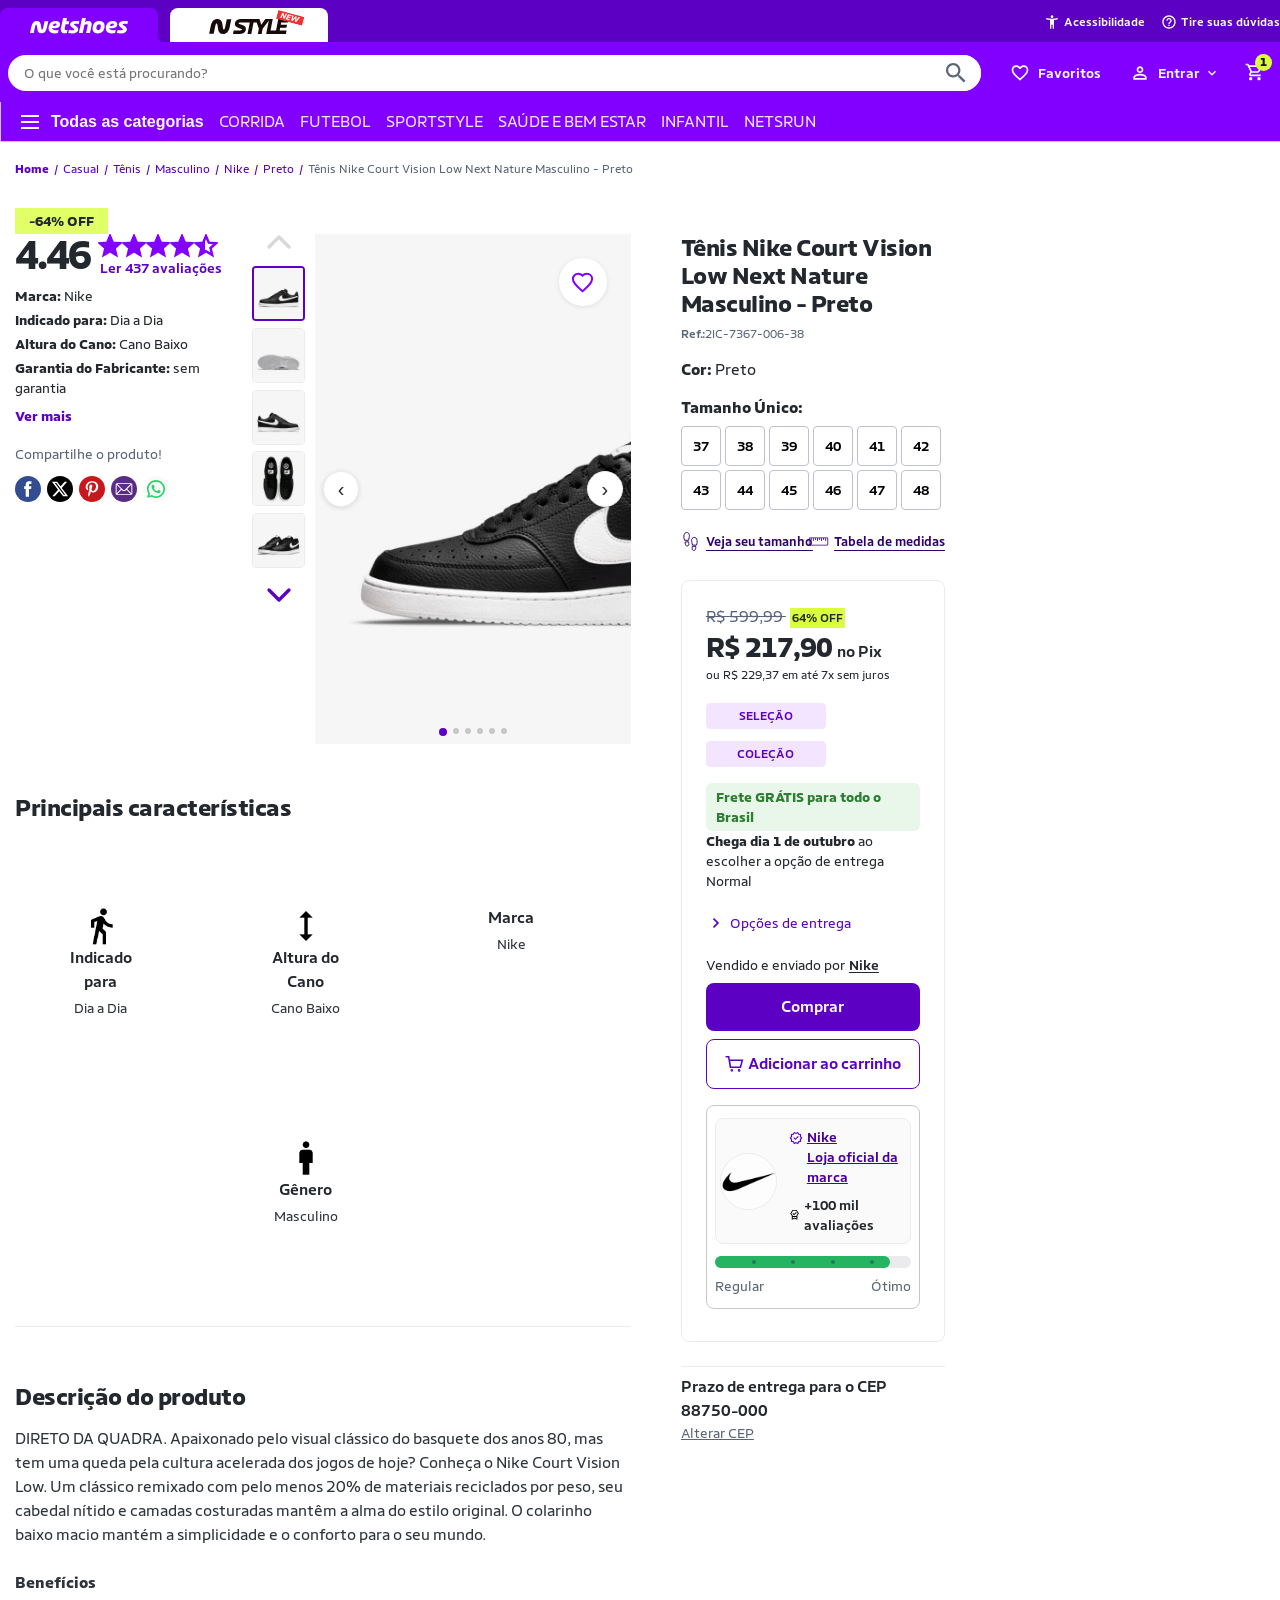
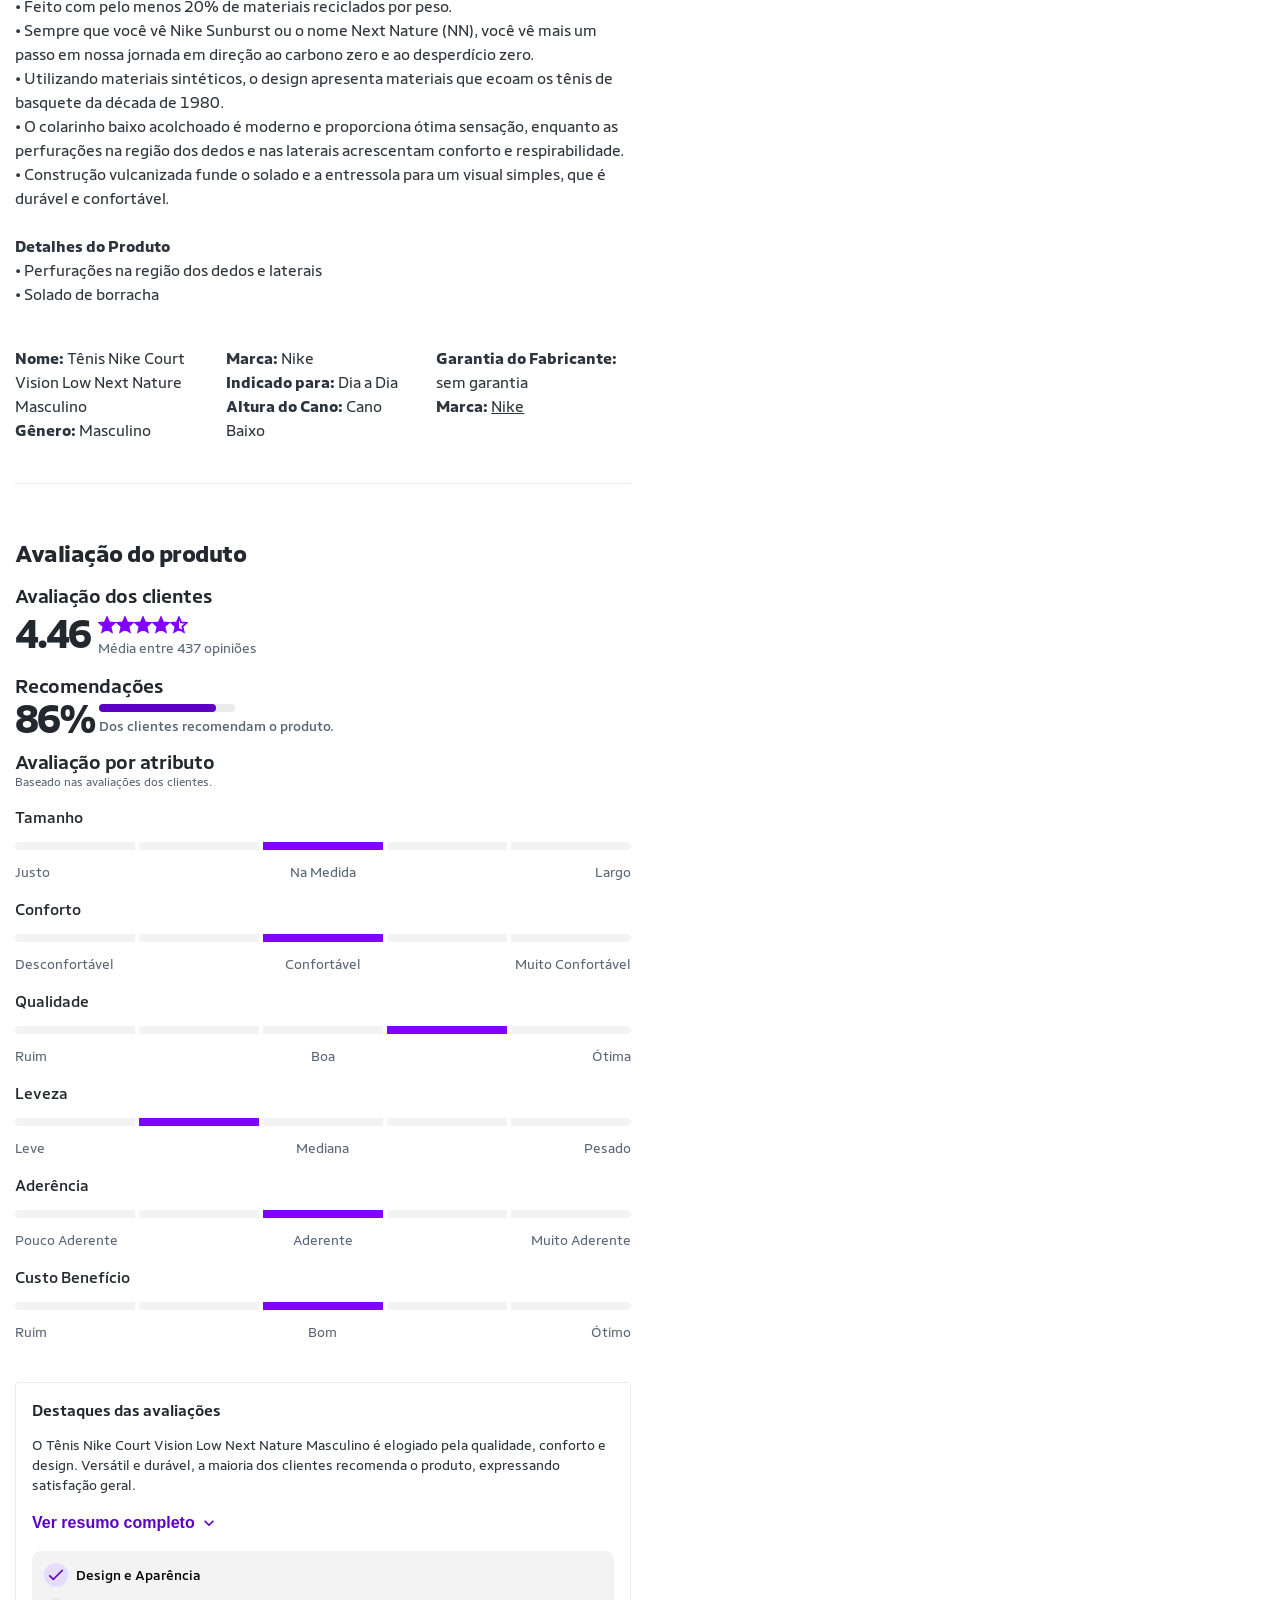
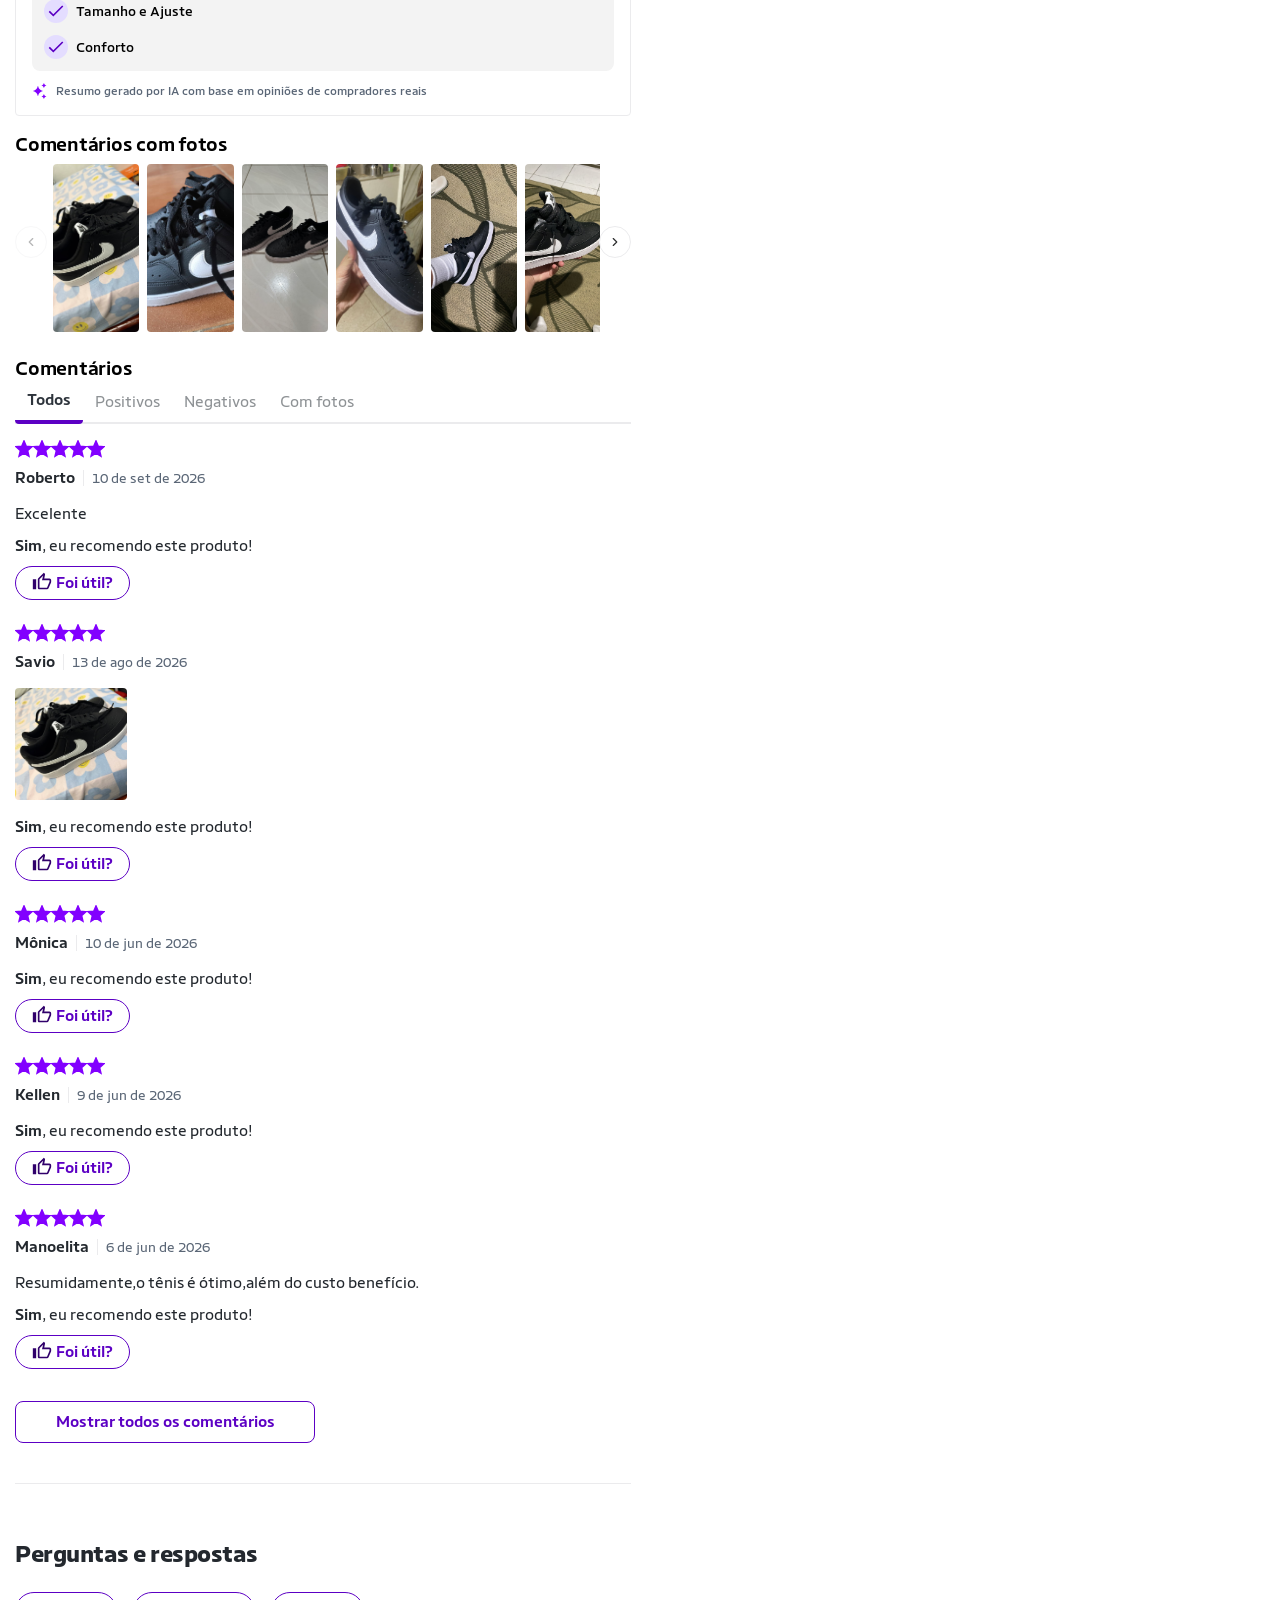
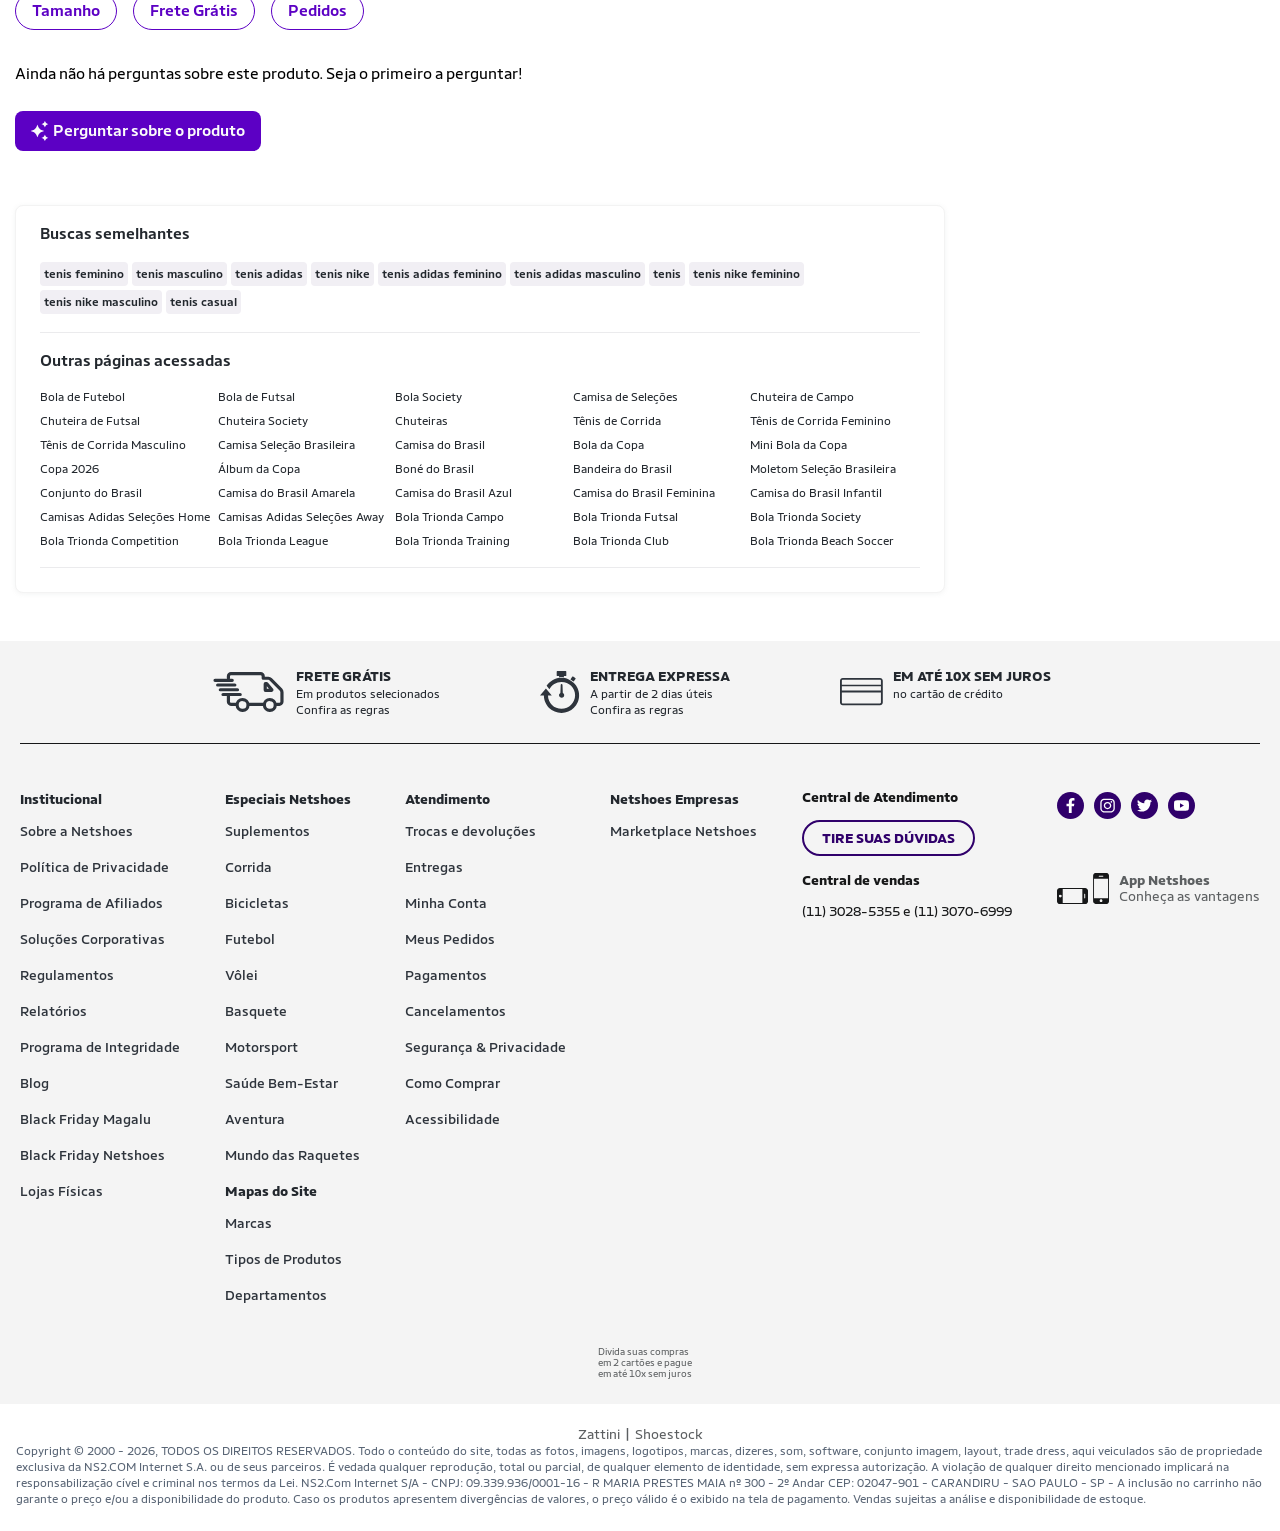
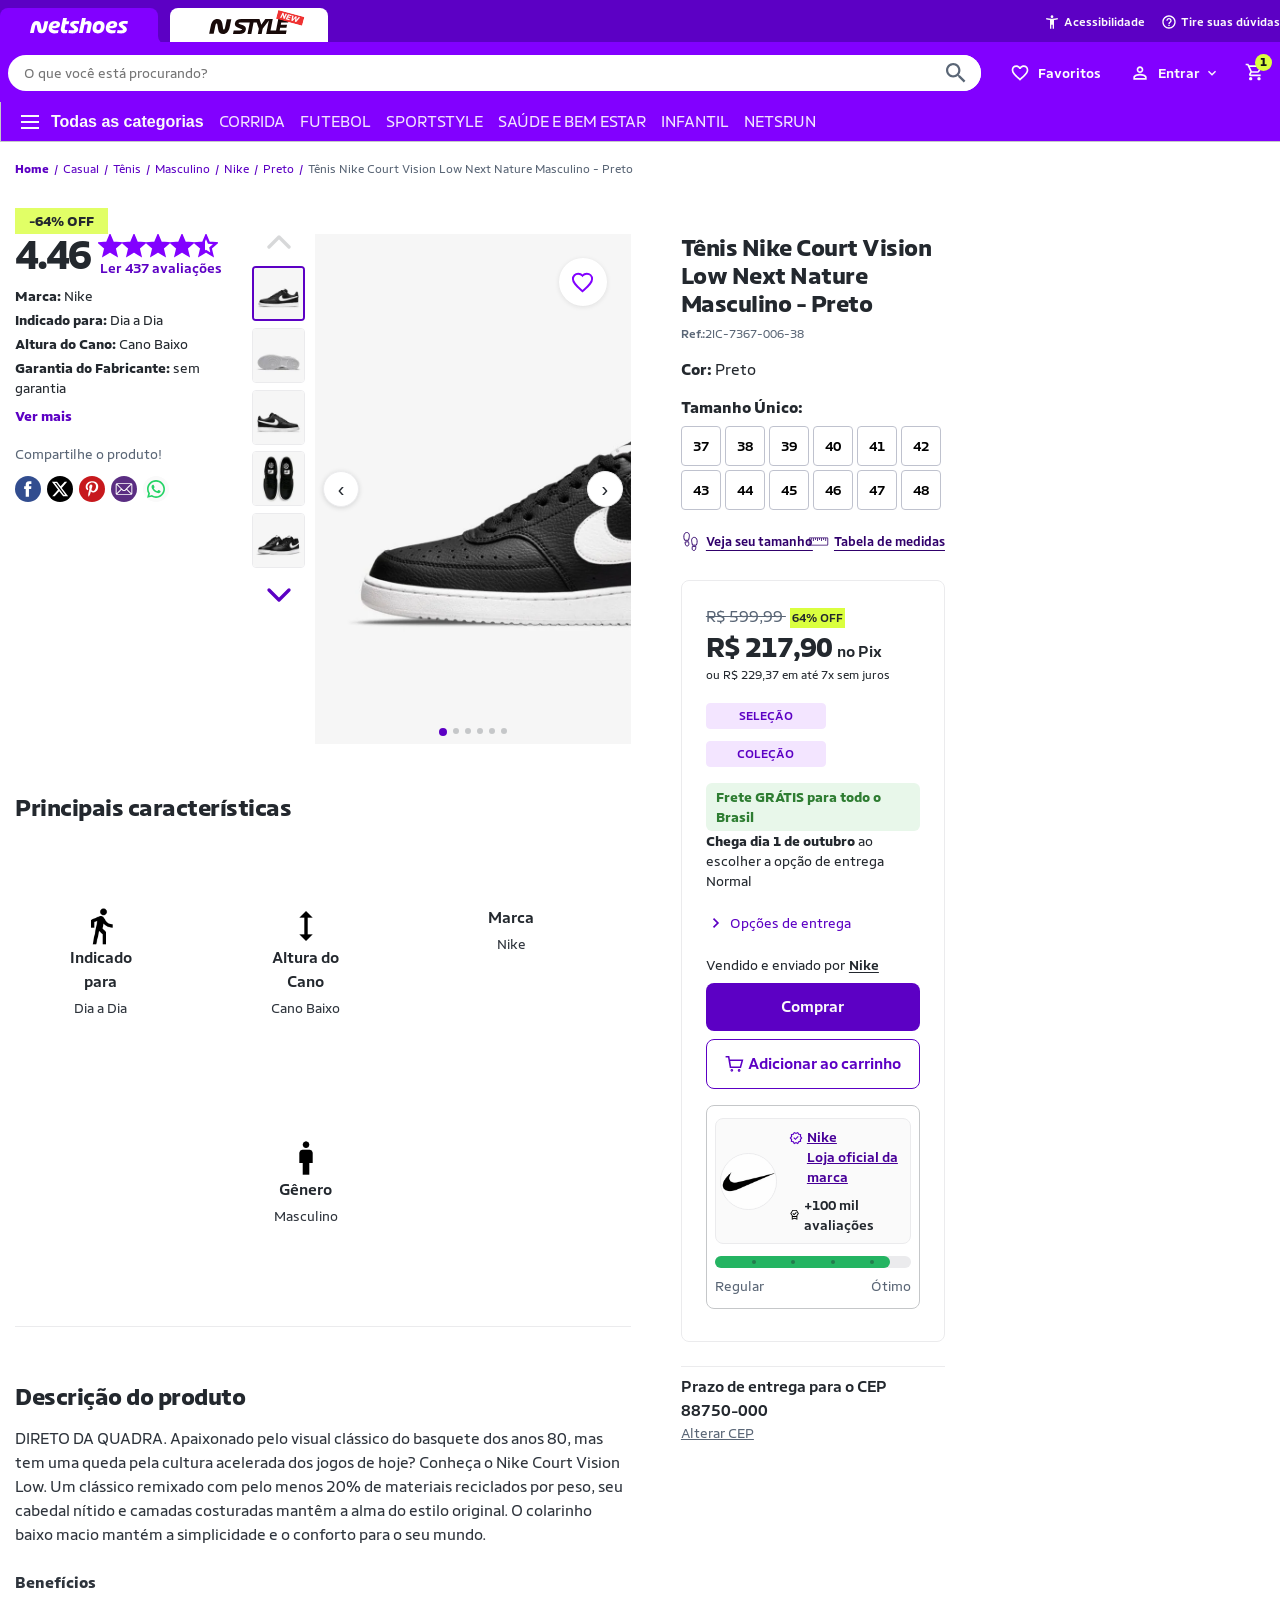
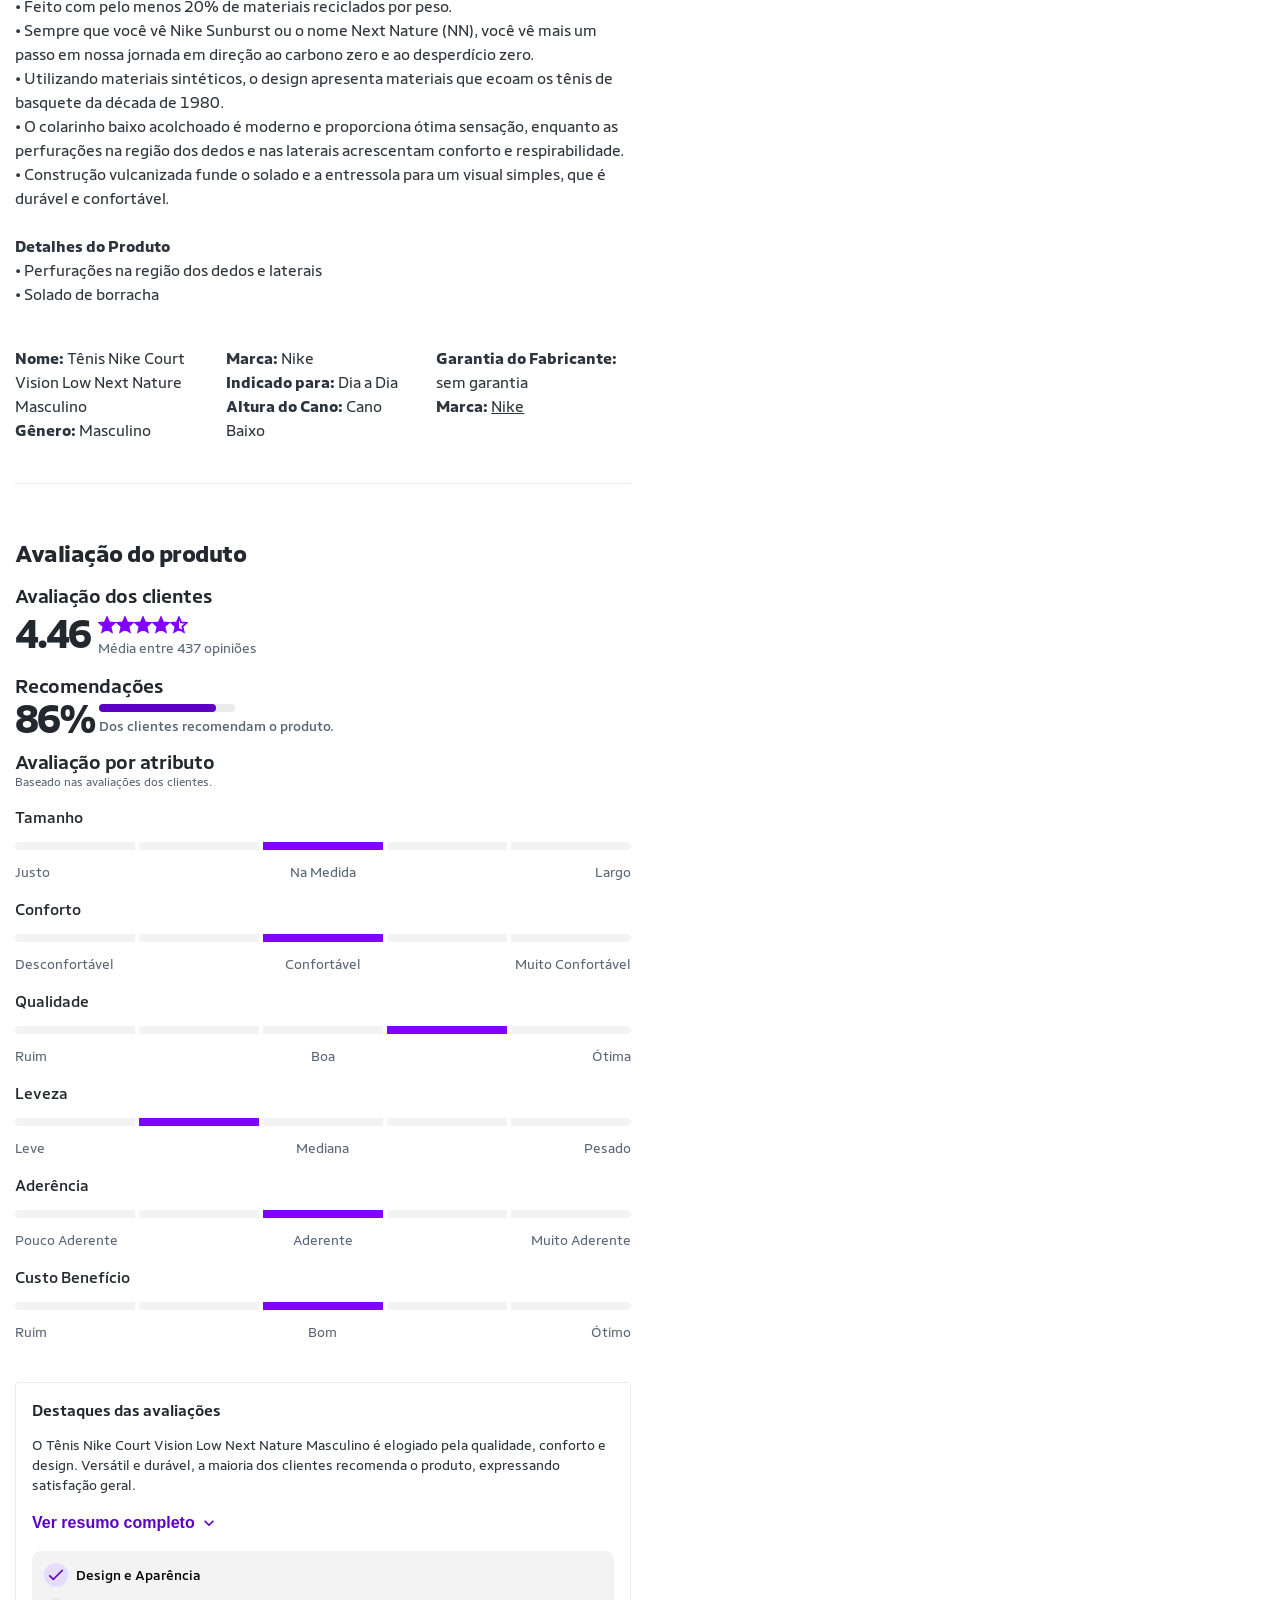
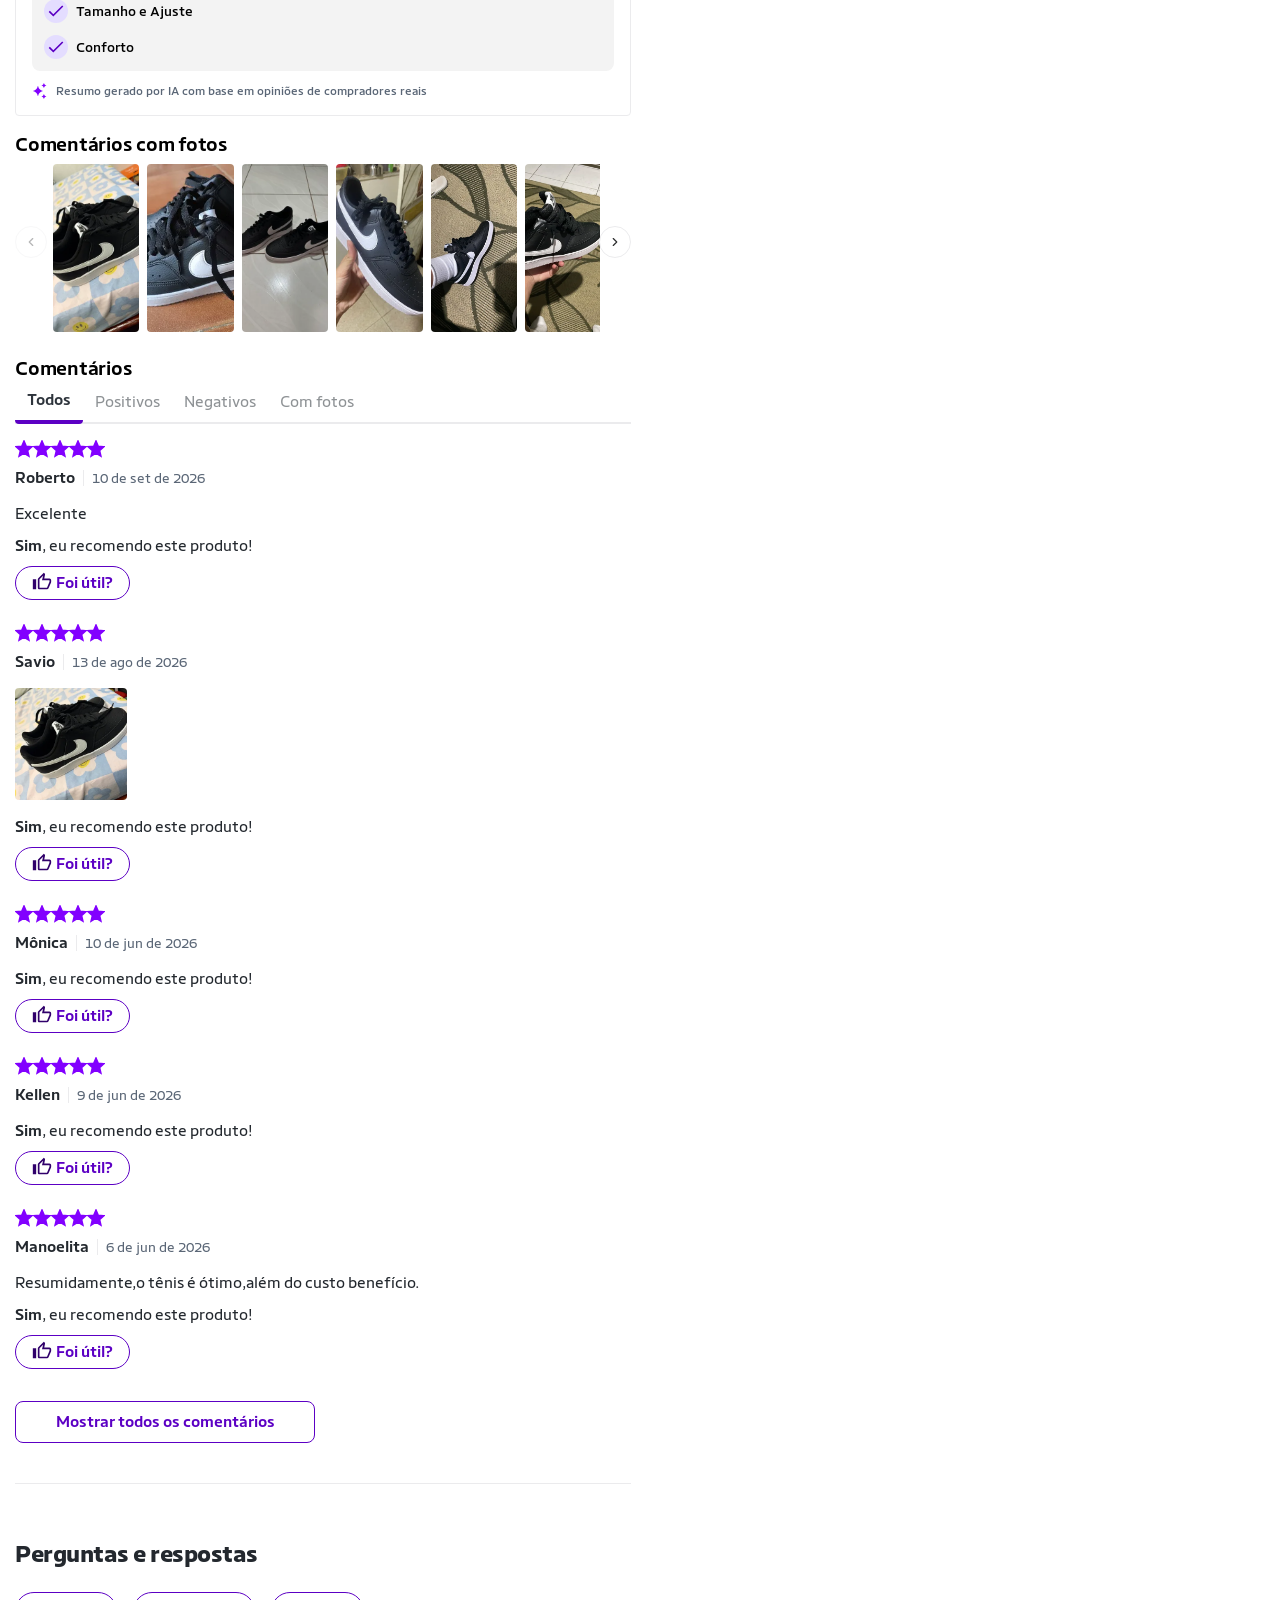
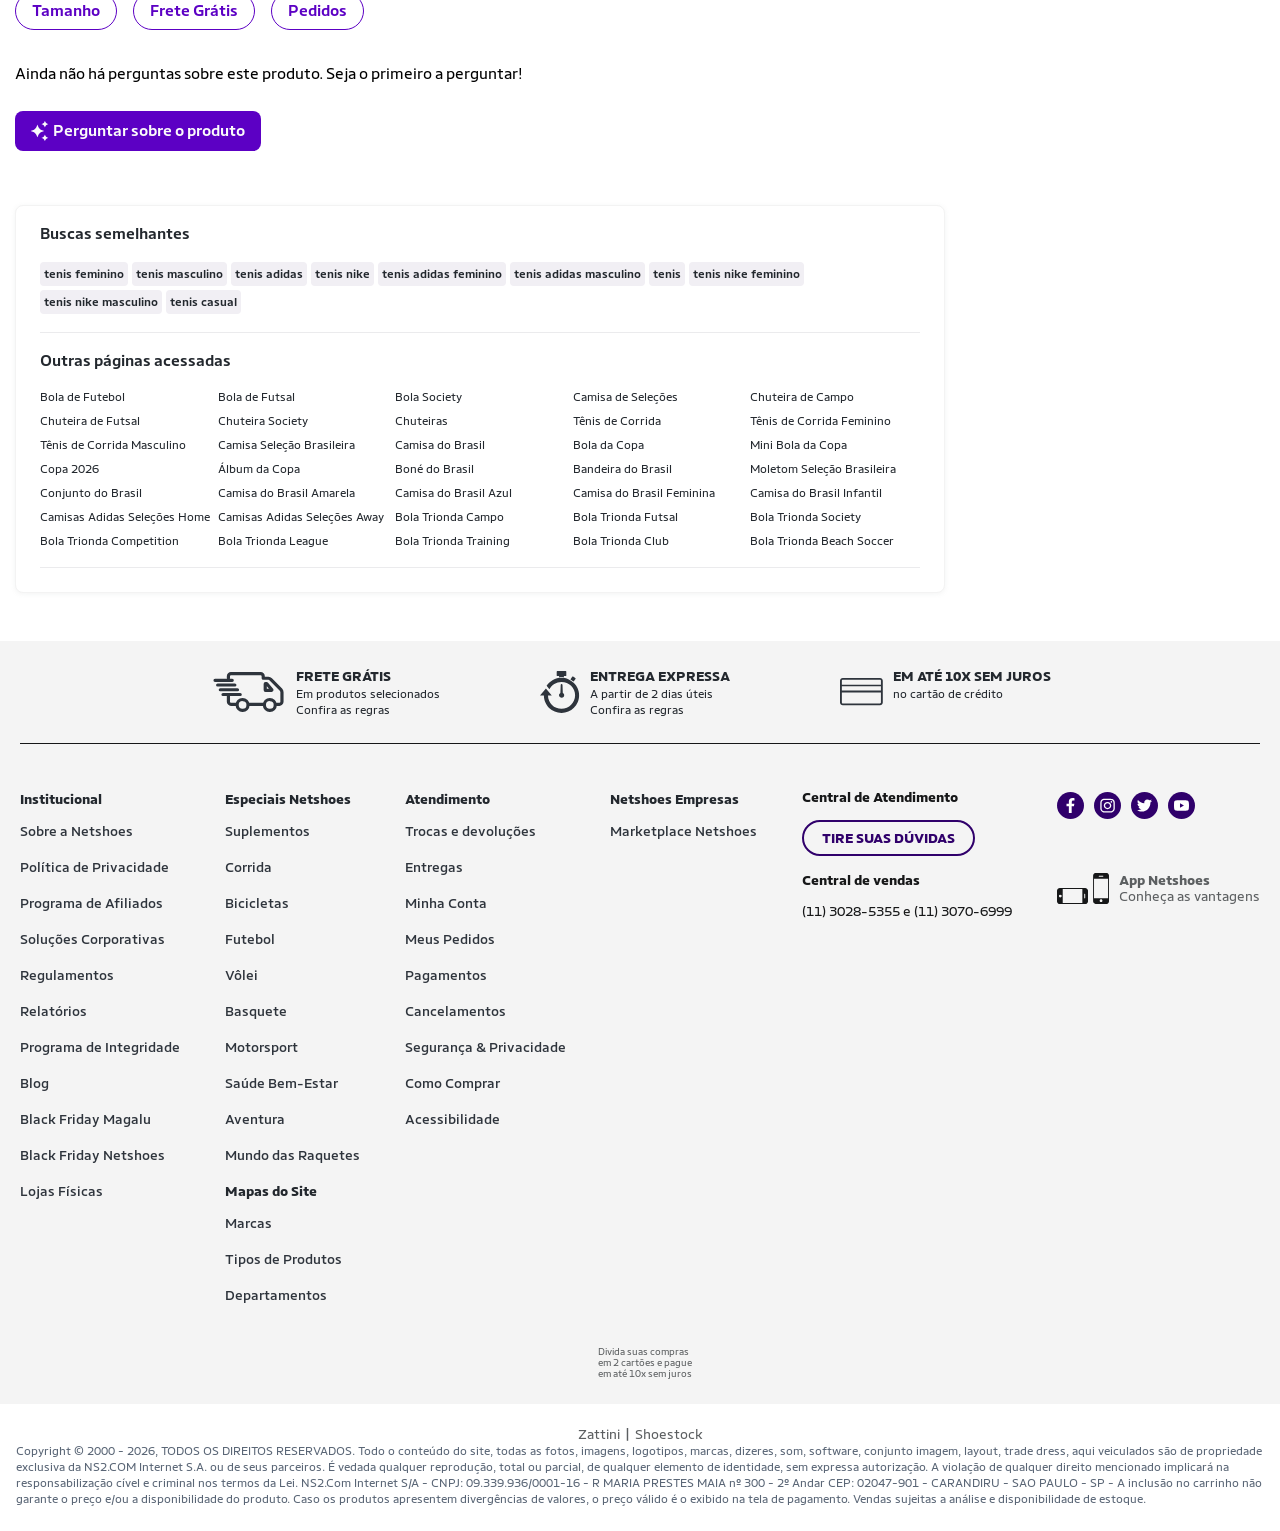
